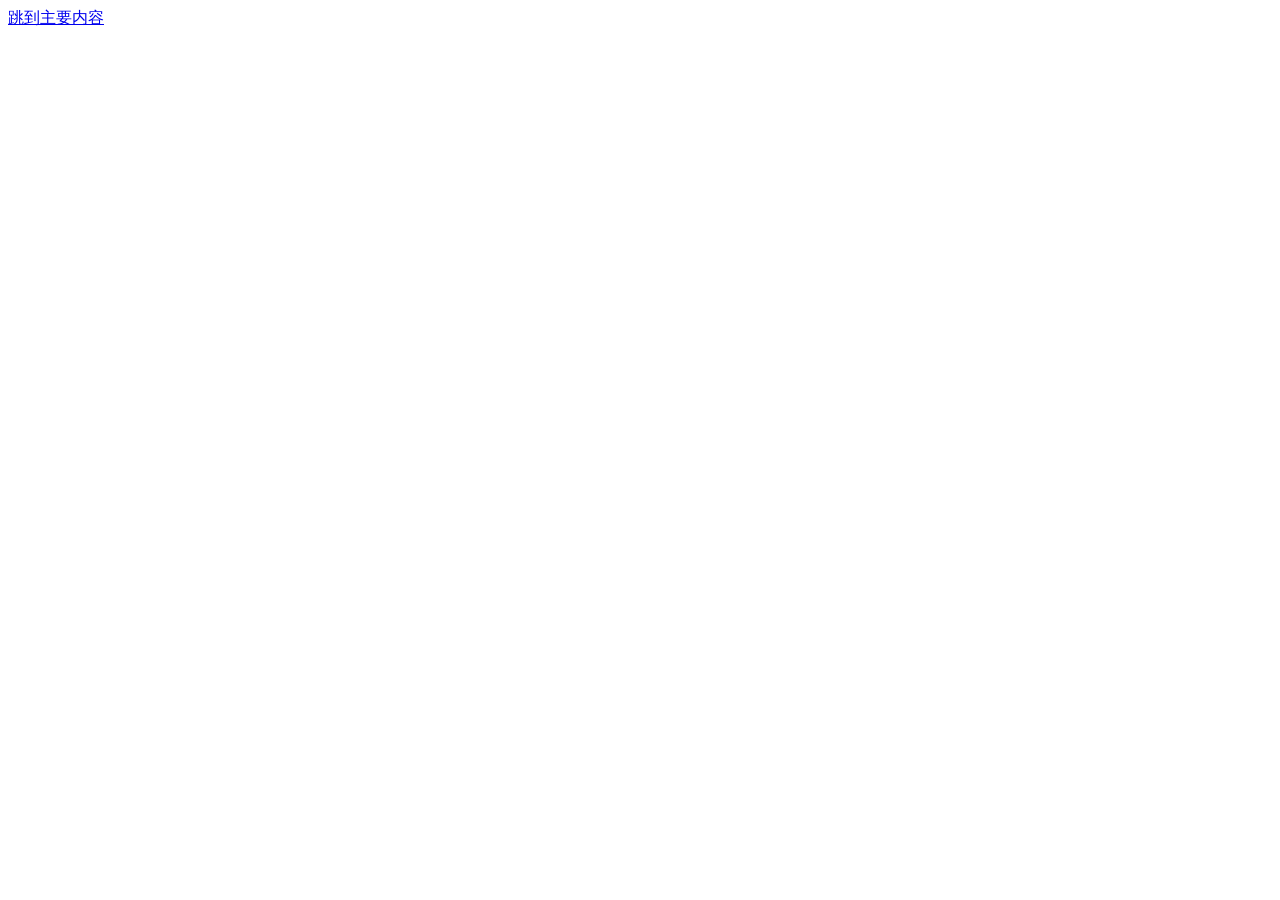
==== index.html @ 2686cdc2 "Add files via upload" ====
<!DOCTYPE html>
<html lang="zh-CN">
<head>
  <meta charset="UTF-8" />
  <meta name="viewport" content="width=device-width, initial-scale=1.0, viewport-fit=cover" />
  <meta name="theme-color" content="#f6f3ec" />
  <meta name="description" content="张楠（Rae）个人求职作品集：AI 产品运营 / AI 运营 / AI 内容运营方向，涵盖 AI 产品体验分析、AIGC 内容创作、内容与社媒运营及个人项目实践。" />
  <title>Rae 张楠 — AI Product Operations｜个人求职作品集</title>
  <link rel="preconnect" href="https://fonts.googleapis.com" />
  <link rel="preconnect" href="https://fonts.gstatic.com" crossorigin />
  <link href="https://fonts.googleapis.com/css2?family=DM+Sans:wght@400;500;600;700&family=Noto+Sans+SC:wght@400;500;600;700&family=Playfair+Display:ital,wght@0,500;0,600;1,500&display=swap" rel="stylesheet" />
  <link rel="stylesheet" href="assets/css/style.css" />
</head>
<body>
  <a class="skip-link" href="#main">跳到主要内容</a>

  <header id="site-header" class="site-header"></header>

  <main id="main">
    <section id="home" class="section hero" aria-labelledby="hero-title"></section>
    <section id="about" class="section section--alt" aria-labelledby="about-title"></section>
    <section id="competencies" class="section" aria-labelledby="competencies-title"></section>
    <section id="skills" class="section section--alt" aria-labelledby="skills-title"></section>
    <section id="resume" class="section" aria-labelledby="resume-title"></section>
    <section id="portfolio" class="section section--alt" aria-labelledby="portfolio-title"></section>
    <section id="experience" class="section" aria-labelledby="experience-title"></section>
    <section id="contact" class="section section--alt" aria-labelledby="contact-title"></section>
  </main>

  <footer id="site-footer" class="site-footer"></footer>

  <div id="lightbox" class="lightbox" hidden aria-hidden="true">
    <button class="lightbox__close" type="button" aria-label="关闭">×</button>
    <div class="lightbox__stage"></div>
    <p class="lightbox__caption"></p>
  </div>

  <noscript>
    <div class="noscript">本网站需要开启 JavaScript 才能正常显示中英文切换与项目详情。请开启后刷新页面。</div>
  </noscript>

  <script src="assets/js/content.js"></script>
  <script src="assets/js/app.js"></script>
</body>
</html>
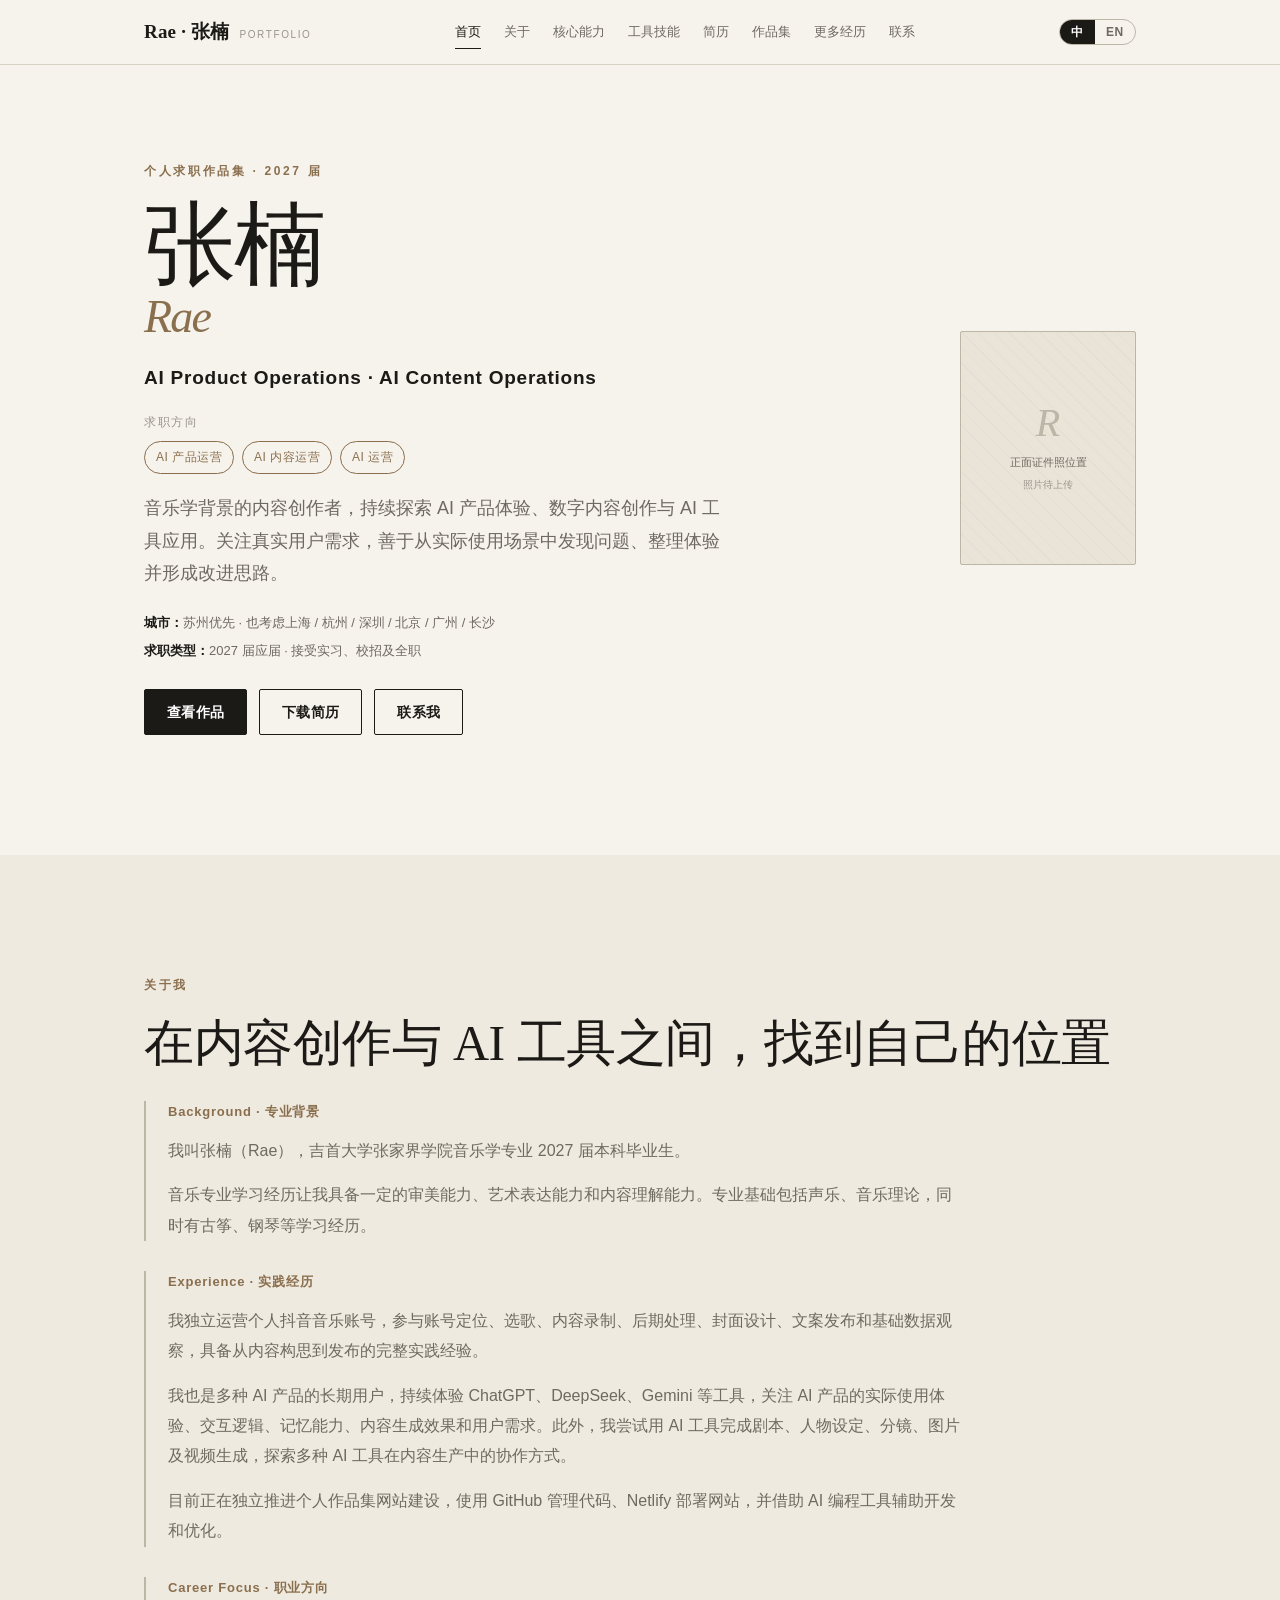
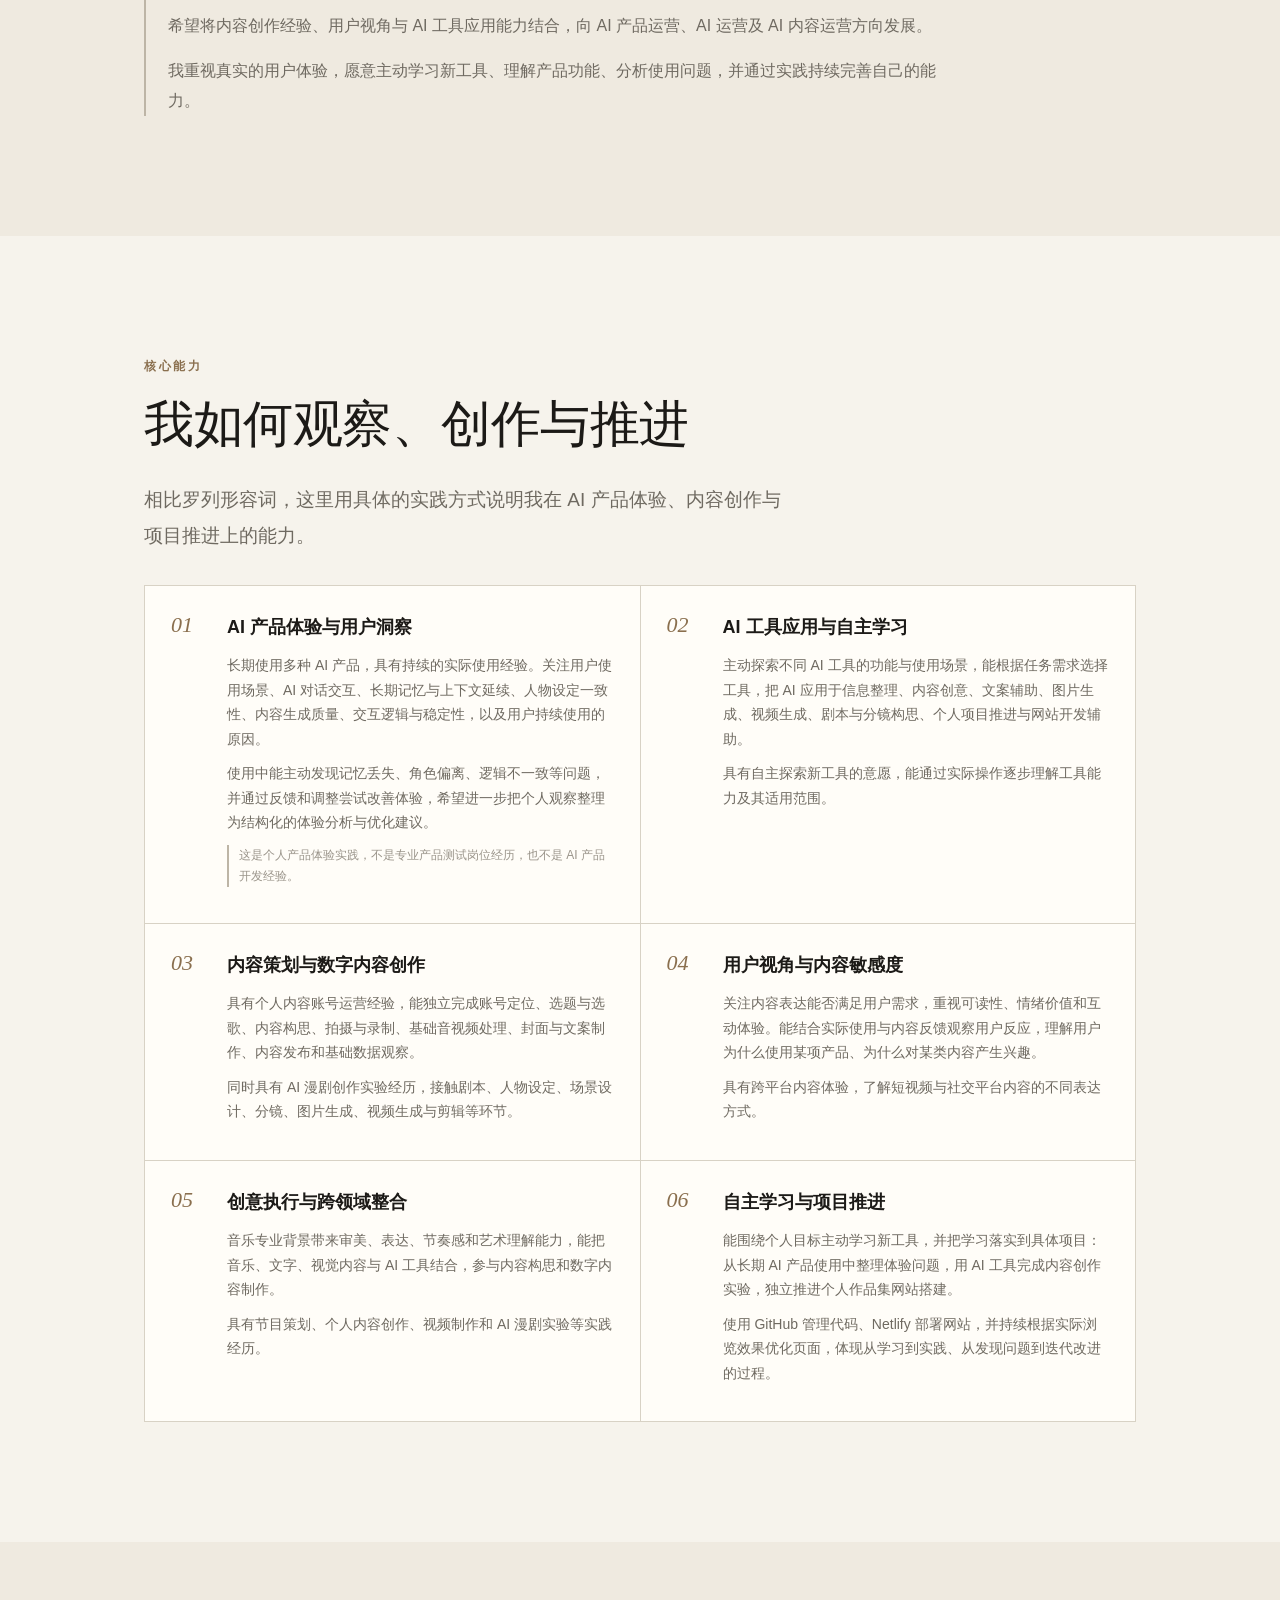
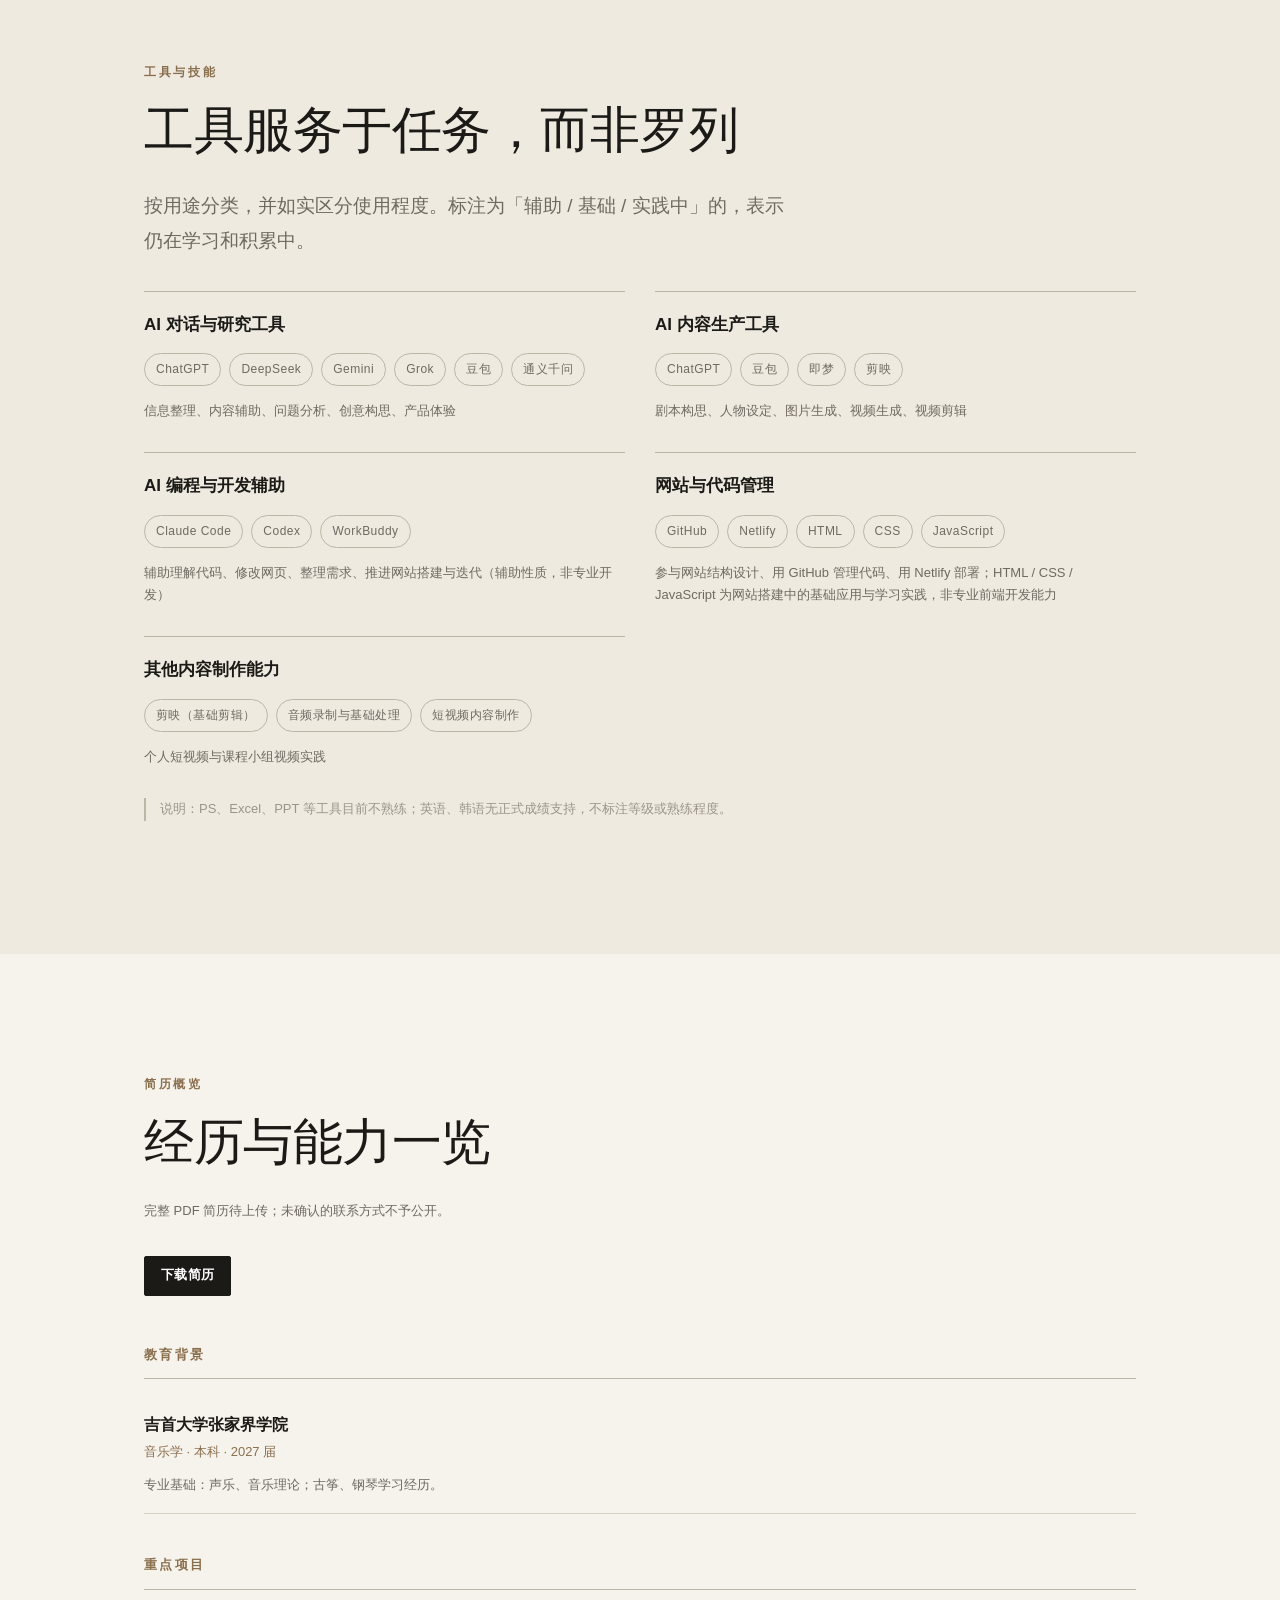
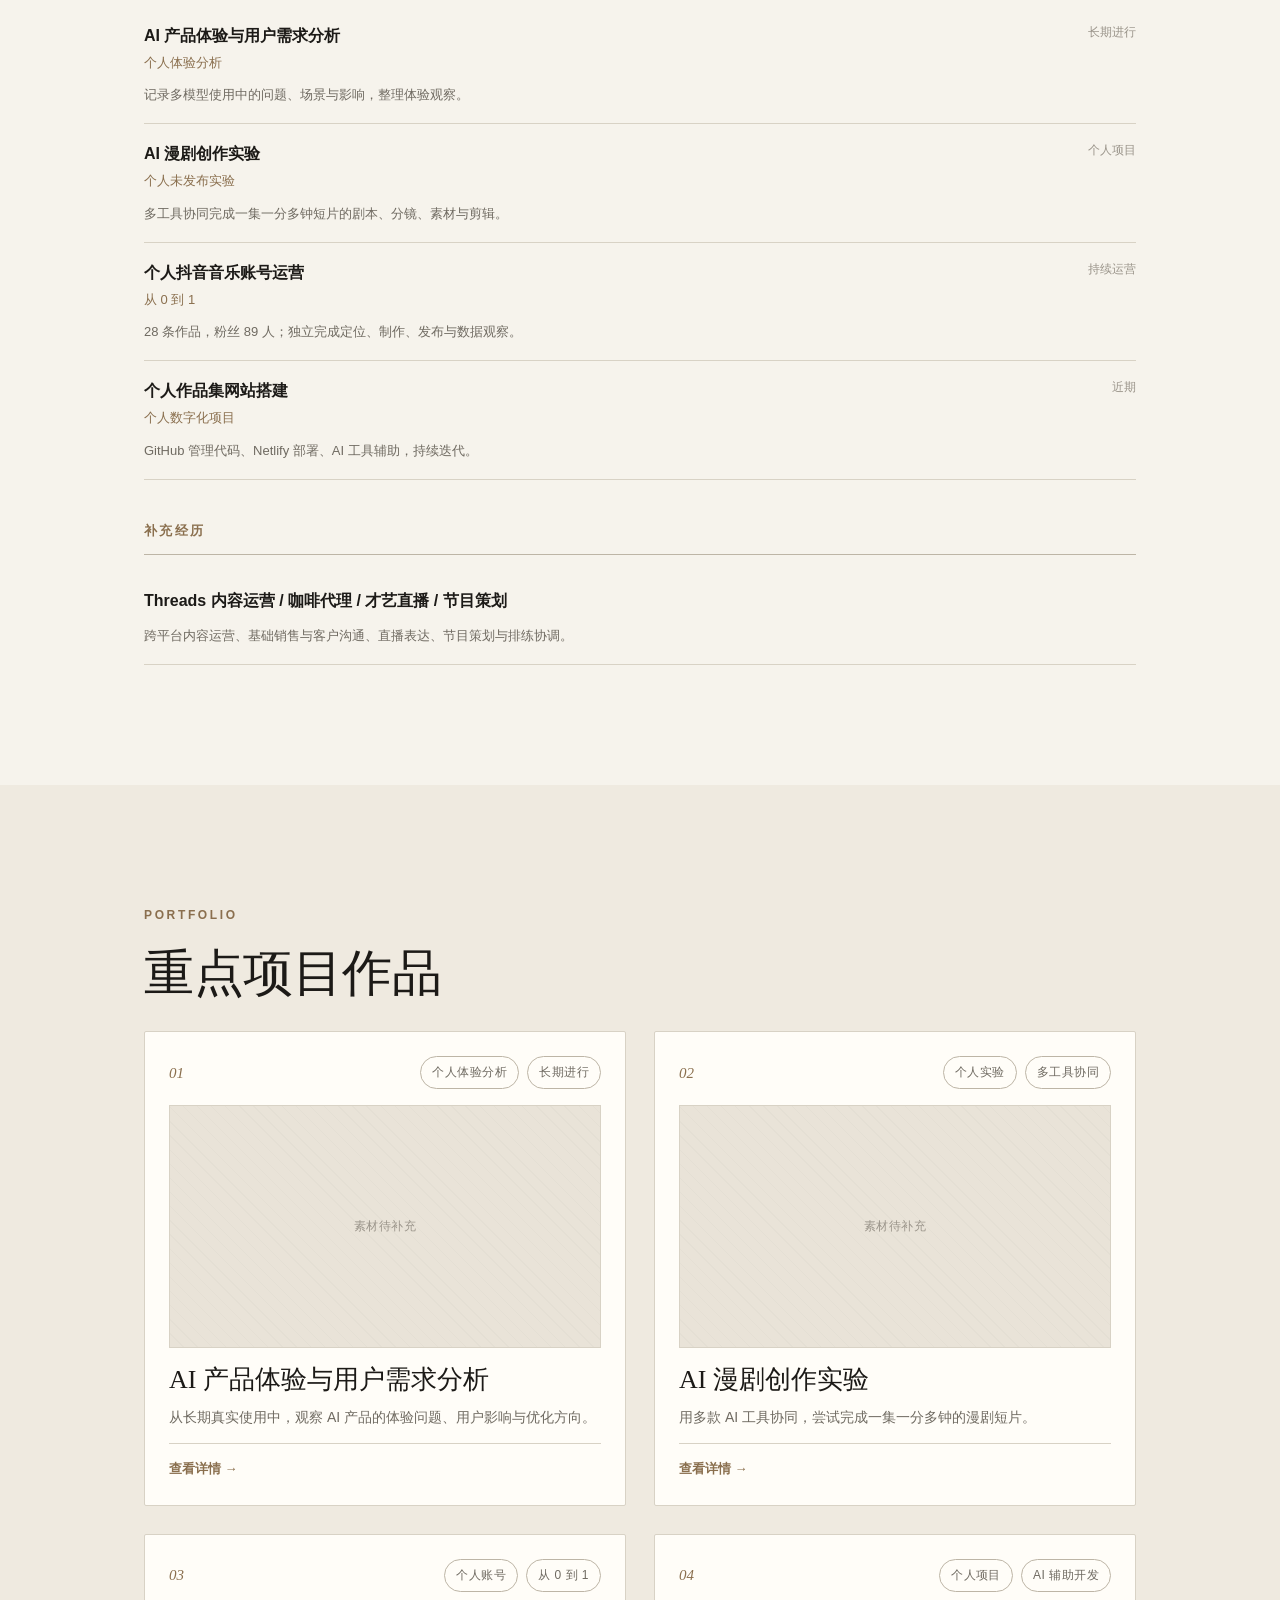
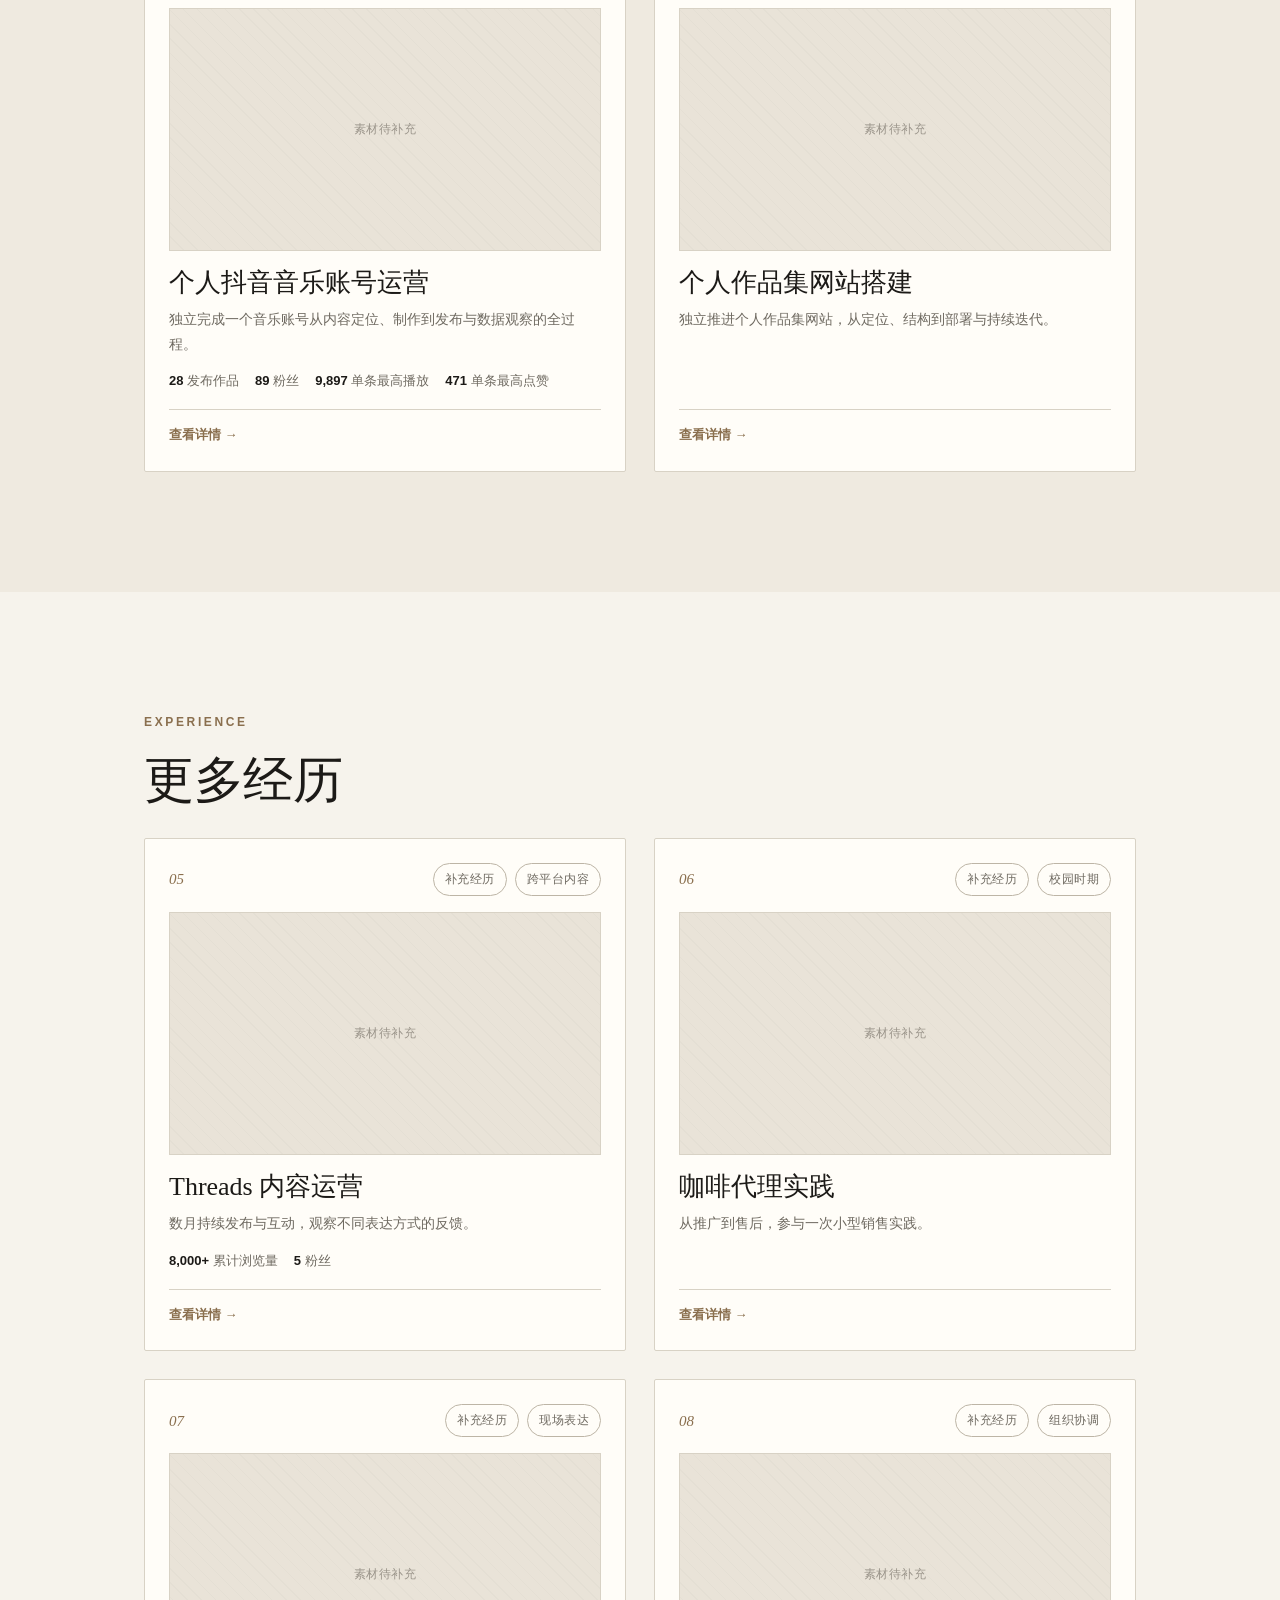
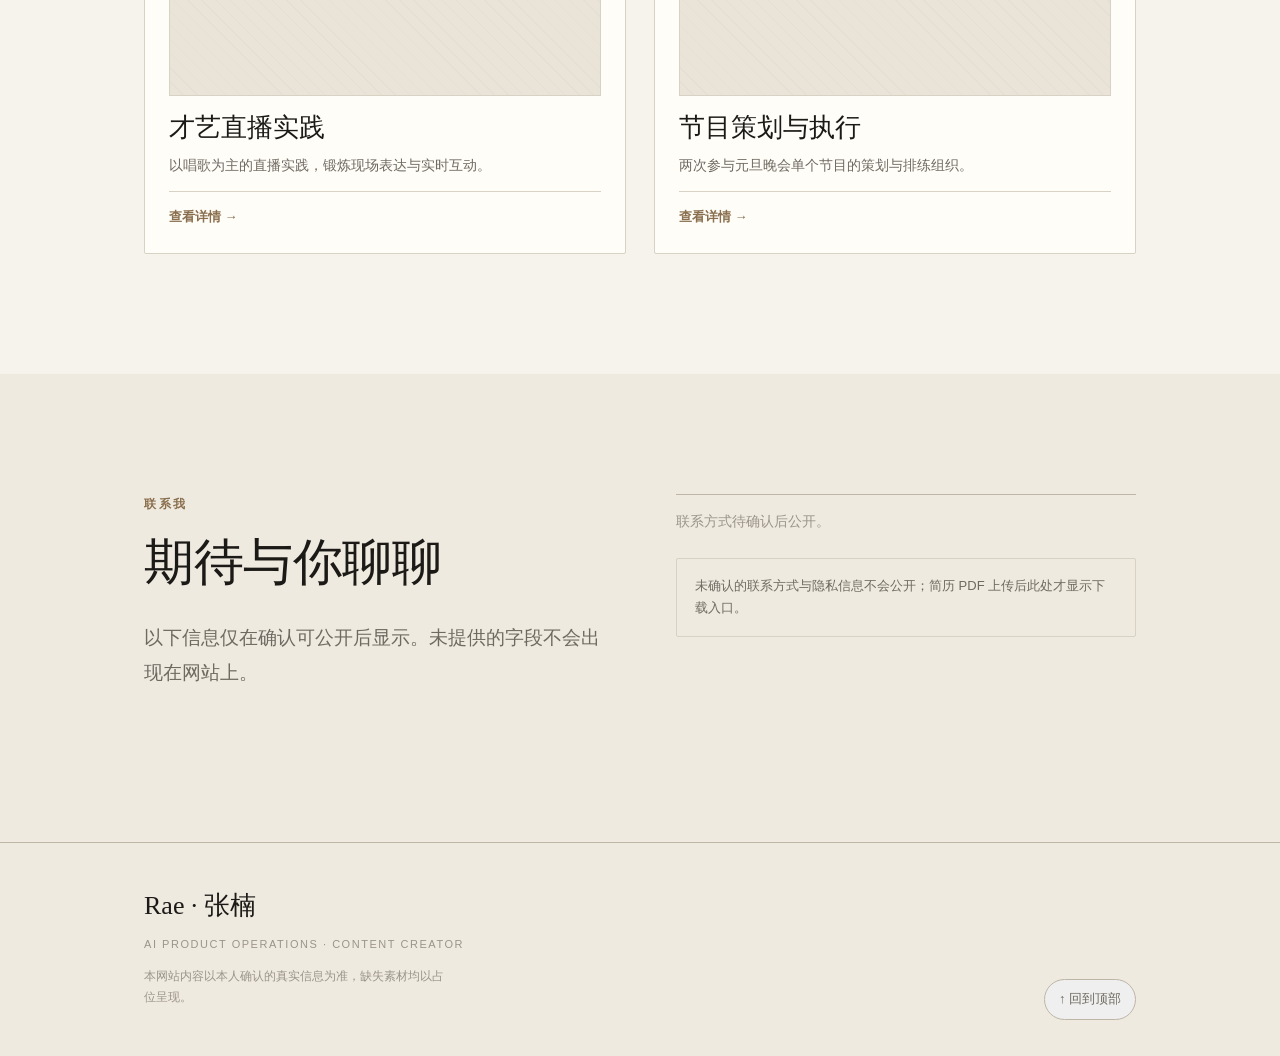
==== commit 810b6a65: "Add files via upload" ====
--- a/index.html
+++ b/index.html
@@ -9,7 +9,291 @@
   <link rel="preconnect" href="https://fonts.googleapis.com" />
   <link rel="preconnect" href="https://fonts.gstatic.com" crossorigin />
   <link href="https://fonts.googleapis.com/css2?family=DM+Sans:wght@400;500;600;700&family=Noto+Sans+SC:wght@400;500;600;700&family=Playfair+Display:ital,wght@0,500;0,600;1,500&display=swap" rel="stylesheet" />
-  <link rel="stylesheet" href="assets/css/style.css" />
+  <style>
+/* ==========================================================================
+   Rae Portfolio — Minimalist Editorial
+   暖白 / 米色主调，衬线标题，网格与留白，移动优先
+   ========================================================================== */
+
+:root {
+  --bg: #f6f3ec;
+  --bg-alt: #efeae0;
+  --paper: #fffdf8;
+  --ink: #1c1a17;
+  --ink-soft: #6f6a61;
+  --ink-faint: #9a948a;
+  --line: #d8d2c5;
+  --line-strong: #bdb5a6;
+  --accent: #8a6f4e;
+  --accent-soft: #e7ddcd;
+  --placeholder-bg: #e9e3d8;
+
+  --font-serif: "Playfair Display", "Songti SC", "STSong", "SimSun", Georgia, serif;
+  --font-sans: "DM Sans", "Noto Sans SC", -apple-system, BlinkMacSystemFont, "Segoe UI", sans-serif;
+
+  --wrap: 1120px;
+  --pad: clamp(20px, 5vw, 64px);
+  --section-y: clamp(64px, 10vw, 120px);
+  --radius: 2px;
+}
+
+*, *::before, *::after { box-sizing: border-box; }
+html { scroll-behavior: smooth; -webkit-text-size-adjust: 100%; }
+body {
+  margin: 0;
+  background: var(--bg);
+  color: var(--ink);
+  font-family: var(--font-sans);
+  font-size: 16px;
+  line-height: 1.75;
+  -webkit-font-smoothing: antialiased;
+  text-rendering: optimizeLegibility;
+}
+img, video { max-width: 100%; display: block; }
+a { color: inherit; text-decoration: none; }
+button { font: inherit; cursor: pointer; }
+:focus-visible { outline: 2px solid var(--accent); outline-offset: 3px; }
+
+.skip-link { position: absolute; left: -9999px; top: 0; background: var(--ink); color: #fff; padding: 10px 16px; z-index: 1000; }
+.skip-link:focus { left: 12px; top: 12px; }
+.noscript { margin: 20px; padding: 16px 20px; background: #fff3d6; border: 1px solid #e0c98a; color: #5a4410; }
+
+.toast {
+  position: fixed; left: 50%; bottom: 28px; transform: translate(-50%, 20px);
+  background: var(--ink); color: #fff; padding: 14px 20px; border-radius: var(--radius);
+  font-size: 14px; line-height: 1.6; max-width: min(520px, 90vw); z-index: 300;
+  opacity: 0; pointer-events: none; transition: opacity .25s ease, transform .25s ease;
+  box-shadow: 0 10px 30px rgba(0,0,0,.2);
+}
+.toast.is-show { opacity: 1; transform: translate(-50%, 0); }
+
+/* ---------- 布局 / 排版 ---------- */
+.wrap { width: 100%; max-width: var(--wrap); margin-inline: auto; padding-inline: var(--pad); }
+.section { padding-block: var(--section-y); scroll-margin-top: 72px; }
+.section--alt { background: var(--bg-alt); }
+.eyebrow { font-size: 12px; font-weight: 600; letter-spacing: 0.22em; text-transform: uppercase; color: var(--accent); margin: 0 0 18px; }
+.section-title { font-family: var(--font-serif); font-weight: 500; font-size: clamp(28px, 5vw, 50px); line-height: 1.18; letter-spacing: -0.01em; margin: 0 0 28px; }
+.lead { font-size: clamp(16px, 2.2vw, 19px); line-height: 1.85; color: var(--ink-soft); max-width: 62ch; margin: 0 0 32px; }
+.chip { display: inline-block; font-size: 12px; letter-spacing: 0.04em; padding: 5px 11px; border: 1px solid var(--line-strong); border-radius: 999px; color: var(--ink-soft); background: transparent; white-space: nowrap; }
+.chip--accent { border-color: var(--accent); color: var(--accent); }
+.chip-row { display: flex; flex-wrap: wrap; gap: 8px; }
+
+.btn { display: inline-flex; align-items: center; justify-content: center; gap: 8px; min-height: 46px; padding: 0 22px; border-radius: var(--radius); font-size: 14px; font-weight: 600; letter-spacing: 0.02em; border: 1px solid var(--ink); transition: background .2s ease, color .2s ease, transform .2s ease, border-color .2s ease; }
+.btn:hover { transform: translateY(-2px); }
+.btn--solid { background: var(--ink); color: #fff; }
+.btn--solid:hover { background: var(--accent); border-color: var(--accent); }
+.btn--ghost { background: transparent; color: var(--ink); }
+.btn--ghost:hover { background: var(--ink); color: #fff; }
+.btn--sm { min-height: 40px; padding: 0 16px; font-size: 13px; }
+.btn-row { display: flex; flex-wrap: wrap; gap: 12px; }
+
+/* ---------- 导航 ---------- */
+.site-header { position: sticky; top: 0; z-index: 100; background: rgba(246, 243, 236, .94); backdrop-filter: saturate(150%) blur(12px); -webkit-backdrop-filter: saturate(150%) blur(12px); border-bottom: 1px solid var(--line); }
+.header-inner { display: flex; align-items: center; justify-content: space-between; min-height: 64px; gap: 16px; }
+.brand { display: flex; align-items: baseline; gap: 10px; font-family: var(--font-serif); font-size: 19px; font-weight: 600; letter-spacing: .01em; white-space: nowrap; }
+.brand small { font-family: var(--font-sans); font-size: 10px; font-weight: 500; letter-spacing: .16em; text-transform: uppercase; color: var(--ink-faint); }
+.nav { display: flex; align-items: center; gap: clamp(10px, 1.8vw, 24px); flex-wrap: wrap; }
+.nav a { font-size: 13px; color: var(--ink-soft); position: relative; padding-block: 6px; white-space: nowrap; }
+.nav a::after { content: ""; position: absolute; left: 0; bottom: 0; width: 0; height: 1px; background: var(--ink); transition: width .25s ease; }
+.nav a:hover, .nav a.is-active { color: var(--ink); }
+.nav a:hover::after, .nav a.is-active::after { width: 100%; }
+.header-tools { display: flex; align-items: center; gap: 12px; }
+.lang-toggle { display: inline-flex; align-items: center; border: 1px solid var(--line-strong); border-radius: 999px; overflow: hidden; }
+.lang-toggle button { border: 0; background: transparent; color: var(--ink-soft); font-size: 12px; font-weight: 600; letter-spacing: .06em; padding: 6px 11px; line-height: 1; }
+.lang-toggle button.is-active { background: var(--ink); color: #fff; }
+.menu-toggle { display: none; border: 1px solid var(--line-strong); background: transparent; border-radius: var(--radius); width: 40px; height: 36px; align-items: center; justify-content: center; flex-direction: column; gap: 5px; }
+.menu-toggle span { width: 18px; height: 1.5px; background: var(--ink); display: block; }
+
+/* ---------- Hero（照片大幅缩小） ---------- */
+.hero { padding-top: clamp(44px, 8vw, 96px); }
+.hero-grid { display: grid; grid-template-columns: 1fr auto; gap: clamp(28px, 5vw, 64px); align-items: center; }
+.hero-copy { min-width: 0; }
+.hero-name { font-family: var(--font-serif); font-size: clamp(48px, 10vw, 92px); line-height: .98; font-weight: 500; letter-spacing: -.02em; margin: 0; }
+.hero-name .en { display: block; font-style: italic; color: var(--accent); font-size: .5em; margin-top: 4px; }
+.hero-role { font-size: clamp(13px, 2.4vw, 19px); letter-spacing: .04em; color: var(--ink); margin: 22px 0 18px; font-weight: 600; }
+.hero-seeking { margin-bottom: 18px; }
+.hero-seeking__label { display: block; font-size: 12px; letter-spacing: .14em; text-transform: uppercase; color: var(--ink-faint); margin-bottom: 8px; }
+.hero-intro { color: var(--ink-soft); font-size: clamp(15px, 2.1vw, 18px); line-height: 1.8; max-width: 58ch; margin: 0 0 22px; }
+.hero-meta { display: grid; gap: 6px; margin: 0 0 26px; font-size: 13px; color: var(--ink-soft); }
+.hero-meta strong { color: var(--ink); font-weight: 600; }
+.photo-frame {
+  width: clamp(120px, 16vw, 176px);
+  aspect-ratio: 3 / 4;
+  border: 1px solid var(--line-strong);
+  background: repeating-linear-gradient(45deg, transparent, transparent 10px, rgba(0,0,0,.018) 10px, rgba(0,0,0,.018) 11px), var(--placeholder-bg);
+  border-radius: var(--radius);
+  display: flex; flex-direction: column; align-items: center; justify-content: center;
+  text-align: center; padding: 12px; overflow: hidden; flex-shrink: 0;
+}
+.photo-frame img { width: 100%; height: 100%; object-fit: cover; position: absolute; inset: 0; }
+.photo-frame__icon { font-family: var(--font-serif); font-style: italic; font-size: 40px; color: var(--line-strong); line-height: 1; }
+.photo-frame__text { font-size: 11px; color: var(--ink-soft); margin-top: 10px; }
+.photo-frame__hint { font-size: 10px; color: var(--ink-faint); margin-top: 4px; }
+
+/* ---------- About ---------- */
+.about-grid-main { display: grid; gap: 30px; max-width: 820px; }
+.about-block { padding-left: 22px; border-left: 2px solid var(--line-strong); }
+.about-block__tag { font-size: 13px; font-weight: 600; letter-spacing: .06em; color: var(--accent); margin: 0 0 12px; }
+.about-block p { margin: 0 0 14px; color: var(--ink-soft); font-size: 16px; line-height: 1.9; }
+.about-block p:last-child { margin-bottom: 0; }
+
+/* ---------- Competencies ---------- */
+.comp-grid { display: grid; grid-template-columns: repeat(2, minmax(0, 1fr)); gap: 1px; background: var(--line); border: 1px solid var(--line); }
+.comp-card { display: grid; grid-template-columns: 40px 1fr; gap: 16px; background: var(--paper); padding: 26px; }
+.comp-card__no { font-family: var(--font-serif); font-style: italic; font-size: 22px; color: var(--accent); line-height: 1.2; }
+.comp-card__body h3 { font-size: 18px; font-weight: 600; margin: 0 0 10px; }
+.comp-card__body p { margin: 0 0 10px; font-size: 14px; line-height: 1.75; color: var(--ink-soft); }
+.comp-card__detail { color: var(--ink-soft); }
+.comp-card__note { font-size: 12px !important; color: var(--ink-faint) !important; border-left: 2px solid var(--line-strong); padding-left: 10px; }
+
+/* ---------- Skills ---------- */
+.skill-grid { display: grid; grid-template-columns: repeat(2, minmax(0, 1fr)); gap: clamp(18px, 3vw, 30px); }
+.skill-group { border-top: 1px solid var(--line-strong); padding-top: 18px; }
+.skill-group h3 { font-size: 17px; font-weight: 600; margin: 0 0 14px; }
+.skill-group__usage { font-size: 13px; line-height: 1.7; color: var(--ink-soft); margin: 14px 0 0; }
+.skill-note { margin-top: 30px; font-size: 13px; color: var(--ink-faint); border-left: 2px solid var(--line-strong); padding-left: 14px; }
+
+/* ---------- Resume ---------- */
+.resume-note { font-size: 13px; color: var(--ink-soft); max-width: 56ch; }
+.resume-block { margin-top: 40px; }
+.resume-block h3 { font-size: 13px; letter-spacing: .18em; text-transform: uppercase; color: var(--accent); margin: 0 0 16px; padding-bottom: 12px; border-bottom: 1px solid var(--line-strong); font-weight: 600; }
+.resume-item { display: grid; grid-template-columns: 1fr auto; gap: 6px 24px; padding: 16px 0; border-bottom: 1px solid var(--line); }
+.resume-item__title { font-size: 16px; font-weight: 600; margin: 0; }
+.resume-item__sub { font-size: 13px; color: var(--accent); margin-top: 2px; }
+.resume-item__time { font-size: 12px; color: var(--ink-faint); text-align: right; white-space: nowrap; }
+.resume-item__desc { grid-column: 1 / -1; font-size: 13px; color: var(--ink-soft); margin-top: 4px; }
+
+/* ---------- 项目卡片 ---------- */
+.project-grid { display: grid; grid-template-columns: repeat(2, minmax(0, 1fr)); gap: clamp(18px, 3vw, 28px); }
+.project-card { display: flex; flex-direction: column; background: var(--paper); border: 1px solid var(--line); border-radius: var(--radius); padding: 24px; transition: transform .25s ease, box-shadow .25s ease, border-color .25s ease; }
+.project-card:hover { transform: translateY(-4px); box-shadow: 0 14px 34px rgba(28,26,23,.08); border-color: var(--line-strong); }
+.project-card__top { display: flex; justify-content: space-between; align-items: center; gap: 10px; margin-bottom: 16px; }
+.project-card__no { font-family: var(--font-serif); font-style: italic; color: var(--accent); font-size: 15px; }
+.project-card__thumb { aspect-ratio: 16 / 9; background: repeating-linear-gradient(45deg, transparent, transparent 9px, rgba(0,0,0,.018) 9px, rgba(0,0,0,.018) 10px), var(--placeholder-bg); border: 1px solid var(--line); display: flex; align-items: center; justify-content: center; color: var(--ink-faint); font-size: 12px; letter-spacing: .04em; margin-bottom: 16px; overflow: hidden; }
+.project-card__thumb img { width: 100%; height: 100%; object-fit: cover; }
+.project-card__title { font-family: var(--font-serif); font-size: clamp(20px, 2.8vw, 26px); font-weight: 500; line-height: 1.25; margin: 0 0 8px; }
+.project-card__sub { color: var(--ink-soft); font-size: 14px; margin: 0 0 14px; flex: 1; }
+.project-card__stats { display: flex; flex-wrap: wrap; gap: 6px 16px; font-size: 13px; color: var(--ink-soft); margin-bottom: 16px; }
+.project-card__stats strong { color: var(--ink); }
+.project-card__foot { display: flex; justify-content: space-between; align-items: center; gap: 12px; padding-top: 14px; border-top: 1px solid var(--line); }
+.project-card__link { font-size: 13px; font-weight: 600; color: var(--accent); display: inline-flex; align-items: center; gap: 6px; }
+.project-card__link:hover { gap: 10px; }
+
+/* ---------- Contact ---------- */
+.contact-grid { display: grid; grid-template-columns: 1fr 1fr; gap: clamp(32px, 6vw, 72px); }
+.contact-list { border-top: 1px solid var(--line-strong); }
+.contact-row { display: grid; grid-template-columns: 110px 1fr; gap: 16px; padding: 16px 0; border-bottom: 1px solid var(--line); align-items: center; }
+.contact-row__label { font-size: 13px; color: var(--ink-faint); letter-spacing: .04em; }
+.contact-row__value { font-size: 15px; word-break: break-all; }
+.contact-row__value a { border-bottom: 1px solid var(--line-strong); }
+.contact-empty { font-size: 14px; color: var(--ink-faint); }
+.privacy-note { margin-top: 24px; font-size: 13px; color: var(--ink-soft); background: var(--bg-alt); border: 1px solid var(--line); padding: 16px 18px; border-radius: var(--radius); }
+
+/* ---------- Footer ---------- */
+.site-footer { border-top: 1px solid var(--line-strong); padding: 40px 0 36px; background: var(--bg-alt); }
+.footer-inner { display: flex; justify-content: space-between; align-items: flex-end; gap: 24px; flex-wrap: wrap; }
+.footer-brand { font-family: var(--font-serif); font-size: 26px; font-weight: 500; }
+.footer-tag { font-size: 11px; letter-spacing: .14em; text-transform: uppercase; color: var(--ink-faint); margin-top: 6px; }
+.footer-note { font-size: 12px; color: var(--ink-faint); max-width: 46ch; margin-top: 12px; }
+.footer-top { font-size: 13px; color: var(--ink-soft); border: 1px solid var(--line-strong); padding: 8px 14px; border-radius: 999px; }
+.footer-top:hover { background: var(--ink); color: #fff; border-color: var(--ink); }
+
+/* ==========================================================================
+   项目详情页
+   ========================================================================== */
+.project-main { padding-bottom: var(--section-y); }
+.project-hero { padding: clamp(40px, 7vw, 80px) 0 clamp(30px, 5vw, 54px); border-bottom: 1px solid var(--line-strong); }
+.project-back { display: inline-flex; align-items: center; gap: 8px; font-size: 13px; color: var(--ink-soft); margin-bottom: 28px; }
+.project-back:hover { color: var(--accent); }
+.project-hero__cat { font-size: 12px; letter-spacing: .16em; text-transform: uppercase; color: var(--accent); margin-bottom: 16px; }
+.project-hero__title { font-family: var(--font-serif); font-size: clamp(34px, 6.5vw, 64px); line-height: 1.08; font-weight: 500; letter-spacing: -.01em; margin: 0 0 18px; }
+.project-hero__sub { font-size: clamp(16px, 2.5vw, 20px); color: var(--ink-soft); max-width: 60ch; margin: 0 0 22px; }
+.stats { display: grid; grid-template-columns: repeat(auto-fit, minmax(120px, 1fr)); gap: 1px; background: var(--line); border: 1px solid var(--line); margin: 30px 0 0; }
+.stat { background: var(--paper); padding: 20px 16px; }
+.stat__value { font-family: var(--font-serif); font-size: clamp(24px, 4vw, 36px); line-height: 1; color: var(--ink); }
+.stat__label { font-size: 12px; color: var(--ink-soft); margin-top: 8px; }
+.stats-note { font-size: 12px; color: var(--ink-faint); margin-top: 10px; }
+.disclaimer { margin-top: 28px; background: var(--accent-soft); border-left: 3px solid var(--accent); padding: 14px 18px; font-size: 14px; color: #554527; border-radius: 0 var(--radius) var(--radius) 0; }
+.project-body { padding-top: clamp(36px, 6vw, 60px); }
+.project-section { display: grid; grid-template-columns: 220px 1fr; gap: clamp(20px, 5vw, 60px); padding: 24px 0; border-bottom: 1px solid var(--line); }
+.project-section h2 { font-size: 15px; font-weight: 600; margin: 0; color: var(--ink); }
+.sec-no { color: var(--accent); font-family: var(--font-serif); font-style: italic; margin-right: 10px; }
+.project-section__body p { margin: 0 0 14px; color: var(--ink-soft); font-size: 16px; }
+.project-section__body p:last-child { margin-bottom: 0; }
+
+/* ---------- 素材（图片 / 视频） ---------- */
+.evidence { margin-top: 48px; }
+.evidence h2 { font-family: var(--font-serif); font-size: 28px; font-weight: 500; margin: 0 0 20px; }
+.evidence-grid { display: grid; grid-template-columns: repeat(2, minmax(0, 1fr)); gap: 18px; }
+.evidence-item { margin: 0; background: repeating-linear-gradient(45deg, transparent, transparent 9px, rgba(0,0,0,.018) 9px, rgba(0,0,0,.018) 10px), var(--placeholder-bg); border: 1px solid var(--line); display: flex; flex-direction: column; align-items: center; justify-content: center; color: var(--ink-faint); font-size: 13px; text-align: center; padding: 16px; min-height: 200px; border-radius: var(--radius); overflow: hidden; }
+.evidence-item img { width: 100%; height: auto; object-fit: contain; cursor: zoom-in; }
+.evidence-item video { width: 100%; height: auto; max-height: 70vh; background: #000; border-radius: var(--radius); }
+.evidence-item figcaption { font-size: 12px; color: var(--ink-soft); padding-top: 10px; text-align: left; width: 100%; }
+.evidence-note { font-size: 13px; color: var(--ink-faint); margin-top: 16px; }
+
+.project-nav { display: grid; grid-template-columns: 1fr 1fr; gap: 18px; margin-top: 60px; padding-top: 28px; border-top: 1px solid var(--line-strong); }
+.project-nav a { padding: 20px; border: 1px solid var(--line); border-radius: var(--radius); background: var(--paper); transition: border-color .2s ease, transform .2s ease; }
+.project-nav a:hover { border-color: var(--accent); transform: translateY(-3px); }
+.project-nav a.next { text-align: right; }
+.project-nav__label { font-size: 12px; color: var(--ink-faint); letter-spacing: .1em; text-transform: uppercase; }
+.project-nav__title { font-family: var(--font-serif); font-size: 18px; margin-top: 8px; }
+
+/* ---------- 灯箱 ---------- */
+.lightbox { position: fixed; inset: 0; z-index: 200; background: rgba(20,18,15,.94); display: flex; flex-direction: column; align-items: center; justify-content: center; padding: 6vh 5vw; }
+.lightbox[hidden] { display: none; }
+.lightbox__stage { max-width: 92vw; max-height: 80vh; display: flex; align-items: center; justify-content: center; }
+.lightbox__stage img { max-width: 92vw; max-height: 80vh; object-fit: contain; }
+.lightbox__caption { color: #e8e2d6; font-size: 13px; margin: 18px 0 0; text-align: center; }
+.lightbox__close { position: absolute; top: 20px; right: 24px; background: transparent; border: 0; color: #fff; font-size: 36px; line-height: 1; width: 44px; height: 44px; }
+
+/* ==========================================================================
+   响应式
+   ========================================================================== */
+@media (max-width: 1020px) {
+  .nav {
+    position: absolute; top: 100%; left: 0; right: 0; background: var(--bg);
+    border-bottom: 1px solid var(--line-strong); flex-direction: column;
+    align-items: stretch; gap: 0; padding: 8px var(--pad) 16px; display: none; max-height: 76vh; overflow-y: auto;
+  }
+  .nav.is-open { display: flex; }
+  .nav a { padding: 11px 0; border-bottom: 1px solid var(--line); font-size: 15px; }
+  .nav a::after { display: none; }
+  .menu-toggle { display: flex; }
+}
+
+@media (max-width: 780px) {
+  .hero-grid { grid-template-columns: 1fr; }
+  .photo-frame { order: -1; width: 120px; }
+  .comp-grid, .skill-grid, .contact-grid { grid-template-columns: 1fr; }
+  .project-grid { grid-template-columns: 1fr; }
+  .evidence-grid { grid-template-columns: 1fr; }
+  .project-section { grid-template-columns: 1fr; gap: 8px; }
+  .project-nav { grid-template-columns: 1fr; }
+  .project-nav a.next { text-align: left; }
+}
+
+@media (max-width: 520px) {
+  .fact, .resume-item { grid-template-columns: 1fr; }
+  .resume-item__time { text-align: left; }
+  .contact-row { grid-template-columns: 1fr; gap: 4px; }
+  .comp-card { grid-template-columns: 34px 1fr; gap: 12px; padding: 20px; }
+  .header-inner { min-height: 58px; }
+  .brand small { display: none; }
+  .photo-frame { width: 104px; }
+}
+
+@media (prefers-reduced-motion: reduce) {
+  *, *::before, *::after { scroll-behavior: auto !important; transition: none !important; animation: none !important; }
+}
+
+@media print {
+  .site-header, .lightbox, .project-nav, .btn, .menu-toggle { display: none !important; }
+  body { background: #fff; color: #000; }
+  .section { padding-block: 24px; }
+  .section--alt { background: #fff; }
+}
+
+</style>
 </head>
 <body>
   <a class="skip-link" href="#main">跳到主要内容</a>
@@ -39,7 +323,492 @@
     <div class="noscript">本网站需要开启 JavaScript 才能正常显示中英文切换与项目详情。请开启后刷新页面。</div>
   </noscript>
 
-  <script src="assets/js/content.js"></script>
-  <script src="assets/js/app.js"></script>
+  <script src="content.js"></script>
+  <script>
+/* ==========================================================================
+ * Rae Portfolio — 交互逻辑
+ * 从 content.js 读取内容，渲染首页与项目详情页，处理语言 / 路由 / 灯箱 / 视频。
+ * 维护内容只需改 content.js。所有素材路径为空时显示占位，不生成破图或无效链接。
+ * ========================================================================== */
+
+(function () {
+  'use strict';
+
+  var DATA = window.SITE_DATA;
+  var STORAGE_KEY = 'rae-portfolio-lang';
+  var isProjectPage = !!document.getElementById('project-main');
+  var lang = getLang();
+  var navObserver = null;
+  var lightboxReady = false;
+
+  function getLang() {
+    var p = new URLSearchParams(location.search).get('lang');
+    if (p === 'zh' || p === 'en') return p;
+    var s = null;
+    try { s = localStorage.getItem(STORAGE_KEY); } catch (e) {}
+    return s === 'en' ? 'en' : 'zh';
+  }
+
+  function t() { return DATA[lang]; }
+
+  function setLang(next) {
+    lang = next;
+    try { localStorage.setItem(STORAGE_KEY, next); } catch (e) {}
+    document.documentElement.lang = next === 'zh' ? 'zh-CN' : 'en';
+    try {
+      var url = new URL(location.href);
+      url.searchParams.set('lang', next);
+      history.replaceState(null, '', url);
+    } catch (e) {}
+    render();
+  }
+
+  function esc(s) {
+    return String(s == null ? '' : s)
+      .replace(/&/g, '&amp;').replace(/</g, '&lt;').replace(/>/g, '&gt;')
+      .replace(/"/g, '&quot;').replace(/'/g, '&#39;');
+  }
+
+  function navHref(id) { return isProjectPage ? 'index.html#' + id : '#' + id; }
+  function projectUrl(id) { return 'project.html?id=' + encodeURIComponent(id) + '&lang=' + lang; }
+
+  /* ---------------- Toast ---------------- */
+  function toast(msg) {
+    var box = document.getElementById('toast');
+    if (!box) {
+      box = document.createElement('div');
+      box.id = 'toast';
+      box.className = 'toast';
+      box.setAttribute('role', 'status');
+      document.body.appendChild(box);
+    }
+    box.textContent = msg;
+    box.classList.add('is-show');
+    clearTimeout(box._timer);
+    box._timer = setTimeout(function () { box.classList.remove('is-show'); }, 3800);
+  }
+
+  /* ---------------- 导航 ---------------- */
+  function renderHeader() {
+    var d = t();
+    var links = d.nav.map(function (n) {
+      return '<a href="' + navHref(n.id) + '" data-nav="' + n.id + '">' + esc(n.label) + '</a>';
+    }).join('');
+    document.getElementById('site-header').innerHTML =
+      '<div class="wrap header-inner">' +
+        '<a class="brand" href="' + (isProjectPage ? 'index.html' : '#home') + '">' +
+          esc(d.siteName) + '<small>Portfolio</small></a>' +
+        '<nav class="nav" id="primary-nav" aria-label="主导航">' + links + '</nav>' +
+        '<div class="header-tools">' +
+          '<div class="lang-toggle" role="group" aria-label="语言切换">' +
+            '<button type="button" data-lang="zh" class="' + (lang === 'zh' ? 'is-active' : '') + '">中</button>' +
+            '<button type="button" data-lang="en" class="' + (lang === 'en' ? 'is-active' : '') + '">EN</button>' +
+          '</div>' +
+          '<button class="menu-toggle" id="menu-toggle" type="button" aria-label="打开菜单" aria-expanded="false">' +
+            '<span></span><span></span><span></span></button>' +
+        '</div>' +
+      '</div>';
+    document.querySelectorAll('[data-lang]').forEach(function (b) {
+      b.addEventListener('click', function () { setLang(b.getAttribute('data-lang')); });
+    });
+    var toggle = document.getElementById('menu-toggle');
+    var nav = document.getElementById('primary-nav');
+    toggle.addEventListener('click', function () {
+      var open = nav.classList.toggle('is-open');
+      toggle.setAttribute('aria-expanded', open ? 'true' : 'false');
+    });
+    nav.addEventListener('click', function (e) {
+      if (e.target.tagName === 'A') {
+        nav.classList.remove('is-open');
+        toggle.setAttribute('aria-expanded', 'false');
+      }
+    });
+  }
+
+  function highlightNav() {
+    if (isProjectPage) return;
+    if (navObserver) { navObserver.disconnect(); navObserver = null; }
+    var links = document.querySelectorAll('[data-nav]');
+    navObserver = new IntersectionObserver(function (entries) {
+      entries.forEach(function (en) {
+        if (en.isIntersecting) {
+          links.forEach(function (a) {
+            a.classList.toggle('is-active', a.getAttribute('data-nav') === en.target.id);
+          });
+        }
+      });
+    }, { rootMargin: '-45% 0px -50% 0px' });
+    t().nav.forEach(function (n) {
+      var el = document.getElementById(n.id);
+      if (el) navObserver.observe(el);
+    });
+  }
+
+  /* ---------------- Hero ---------------- */
+  function renderHero() {
+    var d = t().hero, ui = t().ui;
+    var chips = d.seeking.map(function (s) { return '<span class="chip chip--accent">' + esc(s) + '</span>'; }).join('');
+    var photo = d.photo
+      ? '<img src="' + esc(d.photo) + '" alt="' + esc(d.name) + '" />'
+      : '<span class="photo-frame__icon">R</span>' +
+        '<span class="photo-frame__text">' + esc(d.photoPlaceholder) + '</span>' +
+        '<span class="photo-frame__hint">' + esc(d.photoHint) + '</span>';
+    document.getElementById('home').innerHTML =
+      '<div class="wrap hero-grid">' +
+        '<div class="hero-copy">' +
+          '<p class="eyebrow">' + esc(d.eyebrow) + '</p>' +
+          '<h1 class="hero-name" id="hero-title">' + esc(d.name) + '<span class="en">' + esc(d.nameEn) + '</span></h1>' +
+          '<p class="hero-role">' + esc(d.role) + '</p>' +
+          '<div class="hero-seeking"><span class="hero-seeking__label">' + esc(lang === 'zh' ? '求职方向' : 'Seeking') + '</span>' +
+            '<div class="chip-row">' + chips + '</div></div>' +
+          '<p class="hero-intro">' + esc(d.intro) + '</p>' +
+          '<div class="hero-meta">' +
+            '<div><strong>' + esc(lang === 'zh' ? '城市' : 'Location') + '：</strong>' + esc(d.location) + '</div>' +
+            '<div><strong>' + esc(lang === 'zh' ? '求职类型' : 'Open to') + '：</strong>' + esc(d.availability) + '</div>' +
+          '</div>' +
+          '<div class="btn-row">' +
+            '<a class="btn btn--solid" href="#portfolio">' + esc(ui.viewWork) + '</a>' +
+            '<button class="btn btn--ghost" type="button" data-resume>' + esc(ui.downloadResume) + '</button>' +
+            '<a class="btn btn--ghost" href="#contact">' + esc(ui.contactMe) + '</a>' +
+          '</div>' +
+        '</div>' +
+        '<div class="photo-frame">' + photo + '</div>' +
+      '</div>';
+  }
+
+  /* ---------------- About ---------------- */
+  function renderAbout() {
+    var d = t().about;
+    var blocks = d.blocks.map(function (b) {
+      return '<div class="about-block"><h3 class="about-block__tag">' + esc(b.tag) + '</h3>' +
+        b.paragraphs.map(function (p) { return '<p>' + esc(p) + '</p>'; }).join('') + '</div>';
+    }).join('');
+    document.getElementById('about').innerHTML =
+      '<div class="wrap">' +
+        '<p class="eyebrow">' + esc(d.eyebrow) + '</p>' +
+        '<h2 class="section-title" id="about-title">' + esc(d.title) + '</h2>' +
+        '<div class="about-grid-main">' + blocks + '</div>' +
+      '</div>';
+  }
+
+  /* ---------------- Competencies ---------------- */
+  function renderCompetencies() {
+    var d = t().competencies;
+    var items = d.items.map(function (it) {
+      return '<article class="comp-card">' +
+        '<div class="comp-card__no">' + esc(it.no) + '</div>' +
+        '<div class="comp-card__body">' +
+          '<h3>' + esc(it.title) + '</h3>' +
+          '<p>' + esc(it.desc) + '</p>' +
+          (it.detail ? '<p class="comp-card__detail">' + esc(it.detail) + '</p>' : '') +
+          (it.note ? '<p class="comp-card__note">' + esc(it.note) + '</p>' : '') +
+        '</div></article>';
+    }).join('');
+    document.getElementById('competencies').innerHTML =
+      '<div class="wrap">' +
+        '<p class="eyebrow">' + esc(d.eyebrow) + '</p>' +
+        '<h2 class="section-title" id="competencies-title">' + esc(d.title) + '</h2>' +
+        '<p class="lead">' + esc(d.intro) + '</p>' +
+        '<div class="comp-grid">' + items + '</div>' +
+      '</div>';
+  }
+
+  /* ---------------- Skills ---------------- */
+  function renderSkills() {
+    var d = t().skills;
+    var groups = d.groups.map(function (g) {
+      var tools = g.tools.map(function (x) { return '<span class="chip">' + esc(x) + '</span>'; }).join('');
+      return '<div class="skill-group">' +
+        '<h3>' + esc(g.title) + '</h3>' +
+        '<div class="chip-row">' + tools + '</div>' +
+        '<p class="skill-group__usage">' + esc(g.usage) + '</p>' +
+        '</div>';
+    }).join('');
+    document.getElementById('skills').innerHTML =
+      '<div class="wrap">' +
+        '<p class="eyebrow">' + esc(d.eyebrow) + '</p>' +
+        '<h2 class="section-title" id="skills-title">' + esc(d.title) + '</h2>' +
+        '<p class="lead">' + esc(d.intro) + '</p>' +
+        '<div class="skill-grid">' + groups + '</div>' +
+        '<p class="skill-note">' + esc(d.note) + '</p>' +
+      '</div>';
+  }
+
+  /* ---------------- Resume ---------------- */
+  function renderResume() {
+    var d = t().resume, ui = t().ui;
+    var blocks = d.sections.map(function (sec) {
+      var items = sec.items.map(function (it) {
+        var sub = it.sub ? '<div class="resume-item__sub">' + esc(it.sub) + '</div>' : '';
+        var time = it.time && it.time !== '—' ? '<div class="resume-item__time">' + esc(it.time) + '</div>' : '';
+        var desc = it.desc ? '<div class="resume-item__desc">' + esc(it.desc) + '</div>' : '';
+        return '<div class="resume-item"><div><h4 class="resume-item__title">' + esc(it.title) + '</h4>' + sub + '</div>' + time + desc + '</div>';
+      }).join('');
+      return '<div class="resume-block"><h3>' + esc(sec.heading) + '</h3>' + items + '</div>';
+    }).join('');
+    document.getElementById('resume').innerHTML =
+      '<div class="wrap">' +
+        '<p class="eyebrow">' + esc(d.eyebrow) + '</p>' +
+        '<h2 class="section-title" id="resume-title">' + esc(d.title) + '</h2>' +
+        '<p class="resume-note">' + esc(d.note) + '</p>' +
+        '<button class="btn btn--solid btn--sm" type="button" data-resume style="margin:20px 0 8px">' + esc(ui.downloadResume) + '</button>' +
+        blocks +
+      '</div>';
+  }
+
+  /* ---------------- 项目卡片 ---------------- */
+  function renderCard(p) {
+    var d = t();
+    var badges = p.badge.map(function (b) { return '<span class="chip">' + esc(b) + '</span>'; }).join('');
+    var stats = '';
+    if (p.stats && p.stats.length) {
+      stats = '<div class="project-card__stats">' + p.stats.map(function (s) {
+        return '<span><strong>' + esc(s.value) + '</strong> ' + esc(s.label) + '</span>';
+      }).join('') + '</div>';
+    }
+    var thumb = p.cover
+      ? '<img src="' + esc(p.cover) + '" alt="' + esc(p.title) + '" />'
+      : '<span>' + esc(d.ui.placeholder) + '</span>';
+    return '<a class="project-card" href="' + projectUrl(p.id) + '">' +
+      '<div class="project-card__top"><span class="project-card__no">' + esc(p.no) + '</span>' +
+        '<div class="chip-row">' + badges + '</div></div>' +
+      '<div class="project-card__thumb">' + thumb + '</div>' +
+      '<h3 class="project-card__title">' + esc(p.title) + '</h3>' +
+      '<p class="project-card__sub">' + esc(p.subtitle) + '</p>' +
+      stats +
+      '<div class="project-card__foot"><span class="project-card__link">' + esc(d.ui.readMore) + ' →</span></div>' +
+    '</a>';
+  }
+
+  function renderProjectsInto(el, featured) {
+    var d = t();
+    var list = d.projects.filter(function (p) { return !!p.featured === featured; });
+    var cards = list.map(renderCard).join('');
+    el.innerHTML = '<div class="project-grid">' + cards + '</div>';
+  }
+
+  function renderPortfolio() {
+    var d = t();
+    document.getElementById('portfolio').innerHTML =
+      '<div class="wrap">' +
+        '<p class="eyebrow">Portfolio</p>' +
+        '<h2 class="section-title" id="portfolio-title">' +
+          esc(lang === 'zh' ? '重点项目作品' : 'Featured projects') + '</h2>' +
+        '<div id="featured-grid"></div>' +
+      '</div>';
+    renderProjectsInto(document.getElementById('featured-grid'), true);
+  }
+
+  function renderExperience() {
+    var d = t();
+    document.getElementById('experience').innerHTML =
+      '<div class="wrap">' +
+        '<p class="eyebrow">Experience</p>' +
+        '<h2 class="section-title" id="experience-title">' +
+          esc(lang === 'zh' ? '更多经历' : 'Additional experience') + '</h2>' +
+        '<div id="additional-grid"></div>' +
+      '</div>';
+    renderProjectsInto(document.getElementById('additional-grid'), false);
+  }
+
+  /* ---------------- Contact ---------------- */
+  function renderContact() {
+    var d = t().contact;
+    var rows = '';
+    function row(label, value, href) {
+      if (!value) return '';
+      var v = href ? '<a href="' + esc(href) + '" target="_blank" rel="noopener">' + esc(value) + '</a>' : esc(value);
+      return '<div class="contact-row"><span class="contact-row__label">' + esc(label) + '</span>' +
+        '<span class="contact-row__value">' + v + '</span></div>';
+    }
+    rows += row(d.labels.email, d.email, d.email ? 'mailto:' + d.email : null);
+    rows += row(d.labels.phone, d.phone, d.phone ? 'tel:' + d.phone.replace(/\s/g, '') : null);
+    rows += row(d.labels.github, d.github, d.github);
+    rows += row(d.labels.linkedin, d.linkedin, d.linkedin);
+    if (d.resumePdf) {
+      rows += '<div class="contact-row"><span class="contact-row__label">' + esc(d.labels.resume) + '</span>' +
+        '<span class="contact-row__value"><a href="' + esc(d.resumePdf) + '" target="_blank" rel="noopener">PDF ↓</a></span></div>';
+    }
+    if (!rows) {
+      rows = '<p class="contact-empty">' + esc(lang === 'zh' ? '联系方式待确认后公开。' : 'Contact details to be published after confirmation.') + '</p>';
+    }
+    document.getElementById('contact').innerHTML =
+      '<div class="wrap contact-grid">' +
+        '<div><p class="eyebrow">' + esc(d.eyebrow) + '</p>' +
+          '<h2 class="section-title" id="contact-title">' + esc(d.title) + '</h2>' +
+          '<p class="lead">' + esc(d.intro) + '</p></div>' +
+        '<div><div class="contact-list">' + rows + '</div>' +
+          '<p class="privacy-note">' + esc(d.privacyNote) + '</p></div>' +
+      '</div>';
+  }
+
+  function renderFooter() {
+    var d = t().footer;
+    document.getElementById('site-footer').innerHTML =
+      '<div class="wrap footer-inner">' +
+        '<div><div class="footer-brand">' + esc(t().siteName) + '</div>' +
+          '<div class="footer-tag">' + esc(d.tagline) + '</div>' +
+          '<p class="footer-note">' + esc(d.note) + '</p></div>' +
+        '<button class="footer-top" type="button" id="back-to-top">↑ ' + esc(d.backToTop) + '</button>' +
+      '</div>';
+    document.getElementById('back-to-top').addEventListener('click', function () {
+      window.scrollTo({ top: 0, behavior: 'smooth' });
+    });
+  }
+
+  /* ---------------- 素材（图片 / 视频） ---------------- */
+  function evidenceHTML(p) {
+    var d = t();
+    var has = p.evidence && p.evidence.length;
+    if (!has) {
+      return '<div class="evidence"><h2>' + esc(lang === 'zh' ? '关键素材' : 'Key material') + '</h2>' +
+        '<div class="evidence-grid"><div class="evidence-item"><span>' + esc(d.ui.placeholder) + '</span></div></div>' +
+        (p.evidenceNote ? '<p class="evidence-note">' + esc(p.evidenceNote) + '</p>' : '') + '</div>';
+    }
+    var items = p.evidence.map(function (ev) {
+      if (ev.type === 'video') {
+        return '<figure class="evidence-item evidence-item--video">' +
+          '<video controls playsinline preload="metadata" poster="' + esc(ev.poster || '') + '">' +
+            '<source src="' + esc(ev.src) + '" type="video/mp4" />' +
+            esc(lang === 'zh' ? '浏览器不支持视频播放' : 'Video not supported') +
+          '</video>' +
+          (ev.caption ? '<figcaption>' + esc(ev.caption) + '</figcaption>' : '') + '</figure>';
+      }
+      return '<figure class="evidence-item">' +
+        '<img src="' + esc(ev.src) + '" alt="' + esc(ev.caption || '') + '" data-zoom loading="lazy" />' +
+        (ev.caption ? '<figcaption>' + esc(ev.caption) + '</figcaption>' : '') + '</figure>';
+    }).join('');
+    return '<div class="evidence"><h2>' + esc(lang === 'zh' ? '关键素材' : 'Key material') + '</h2>' +
+      '<div class="evidence-grid">' + items + '</div>' +
+      (p.evidenceNote ? '<p class="evidence-note">' + esc(p.evidenceNote) + '</p>' : '') + '</div>';
+  }
+
+  /* ---------------- 项目详情页 ---------------- */
+  function renderProjectPage() {
+    var d = t();
+    var params = new URLSearchParams(location.search);
+    var id = params.get('id');
+    var idx = d.projects.findIndex(function (p) { return p.id === id; });
+    var main = document.getElementById('project-main');
+
+    if (idx === -1) {
+      main.innerHTML = '<div class="wrap" style="padding-block:100px">' +
+        '<p class="eyebrow">404</p><h1 class="section-title">' +
+        esc(lang === 'zh' ? '未找到该项目' : 'Project not found') + '</h1>' +
+        '<a class="btn btn--solid" href="index.html">' + esc(d.ui.backHome) + '</a></div>';
+      return;
+    }
+
+    var p = d.projects[idx];
+    var cat = d.categories.find(function (c) { return c.key === p.category; });
+    var badges = p.badge.map(function (b) { return '<span class="chip">' + esc(b) + '</span>'; }).join('');
+    var stats = '';
+    if (p.stats && p.stats.length) {
+      stats = '<div class="stats">' + p.stats.map(function (s) {
+        return '<div class="stat"><div class="stat__value">' + esc(s.value) + '</div>' +
+          '<div class="stat__label">' + esc(s.label) + '</div></div>';
+      }).join('') + '</div>' + (p.statsNote ? '<p class="stats-note">' + esc(p.statsNote) + '</p>' : '');
+    }
+    var sections = p.sections.map(function (sec, i) {
+      var body = sec.body.map(function (para) { return '<p>' + esc(para) + '</p>'; }).join('');
+      return '<div class="project-section"><h2><span class="sec-no">' + String(i + 1).padStart(2, '0') + '</span>' +
+        esc(sec.heading) + '</h2><div class="project-section__body">' + body + '</div></div>';
+    }).join('');
+
+    var prev = d.projects[idx - 1];
+    var next = d.projects[idx + 1];
+    var navHtml = '<div class="project-nav">' +
+      (prev ? '<a href="' + projectUrl(prev.id) + '"><div class="project-nav__label">← ' + esc(d.ui.prevProject) + '</div>' +
+        '<div class="project-nav__title">' + esc(prev.title) + '</div></a>' : '<span></span>') +
+      (next ? '<a class="next" href="' + projectUrl(next.id) + '"><div class="project-nav__label">' + esc(d.ui.nextProject) + ' →</div>' +
+        '<div class="project-nav__title">' + esc(next.title) + '</div></a>' : '<span></span>') + '</div>';
+
+    document.title = p.title + ' — Rae';
+    main.innerHTML =
+      '<div class="wrap">' +
+        '<div class="project-hero">' +
+          '<a class="project-back" href="index.html#portfolio">← ' + esc(d.ui.backHome) + '</a>' +
+          '<div class="project-hero__cat">' + esc(cat ? cat.name : '') + ' · ' + esc(p.no) + '</div>' +
+          '<h1 class="project-hero__title">' + esc(p.title) + '</h1>' +
+          '<p class="project-hero__sub">' + esc(p.subtitle) + '</p>' +
+          '<div class="chip-row">' + badges + '</div>' + stats +
+          (p.disclaimer ? '<div class="disclaimer">' + esc(p.disclaimer) + '</div>' : '') +
+        '</div>' +
+        '<div class="project-body">' + sections + evidenceHTML(p) + navHtml + '</div>' +
+      '</div>';
+  }
+
+  /* ---------------- 灯箱 ---------------- */
+  function initLightbox() {
+    var box = document.getElementById('lightbox');
+    if (!box || lightboxReady) return;
+    lightboxReady = true;
+    var stage = box.querySelector('.lightbox__stage');
+    var cap = box.querySelector('.lightbox__caption');
+    var close = box.querySelector('.lightbox__close');
+    document.addEventListener('click', function (e) {
+      var img = e.target.closest('[data-zoom]');
+      if (!img) return;
+      stage.innerHTML = '';
+      var clone = document.createElement('img');
+      clone.src = img.src; clone.alt = img.alt || '';
+      stage.appendChild(clone);
+      cap.textContent = img.alt || '';
+      box.hidden = false;
+      box.setAttribute('aria-hidden', 'false');
+      document.body.style.overflow = 'hidden';
+    });
+    function closeBox() {
+      box.hidden = true;
+      box.setAttribute('aria-hidden', 'true');
+      stage.innerHTML = '';
+      document.body.style.overflow = '';
+    }
+    close.addEventListener('click', closeBox);
+    box.addEventListener('click', function (e) { if (e.target === box) closeBox(); });
+    document.addEventListener('keydown', function (e) { if (e.key === 'Escape') closeBox(); });
+  }
+
+  /* ---------------- 简历下载（读 content.js 配置） ---------------- */
+  function bindResume() {
+    document.querySelectorAll('[data-resume]').forEach(function (b) {
+      b.addEventListener('click', function () {
+        var pdf = t().contact.resumePdf;
+        if (pdf) {
+          window.open(pdf, '_blank');
+        } else {
+          toast(lang === 'zh'
+            ? '简历 PDF 待上传：把 PDF 放到 assets/documents/resume/ 目录，并在 content.js 的 contact.resumePdf 填入路径后重新发布。'
+            : 'Résumé PDF pending: place the PDF in assets/documents/resume/ and set contact.resumePdf in content.js, then republish.');
+        }
+      });
+    });
+  }
+
+  /* ---------------- 渲染入口 ---------------- */
+  function render() {
+    renderHeader();
+    if (isProjectPage) {
+      renderProjectPage();
+    } else {
+      renderHero();
+      renderAbout();
+      renderCompetencies();
+      renderSkills();
+      renderResume();
+      renderPortfolio();
+      renderExperience();
+      renderContact();
+      highlightNav();
+    }
+    renderFooter();
+    bindResume();
+    initLightbox();
+  }
+
+  document.addEventListener('DOMContentLoaded', render);
+})();
+
+</script>
 </body>
 </html>
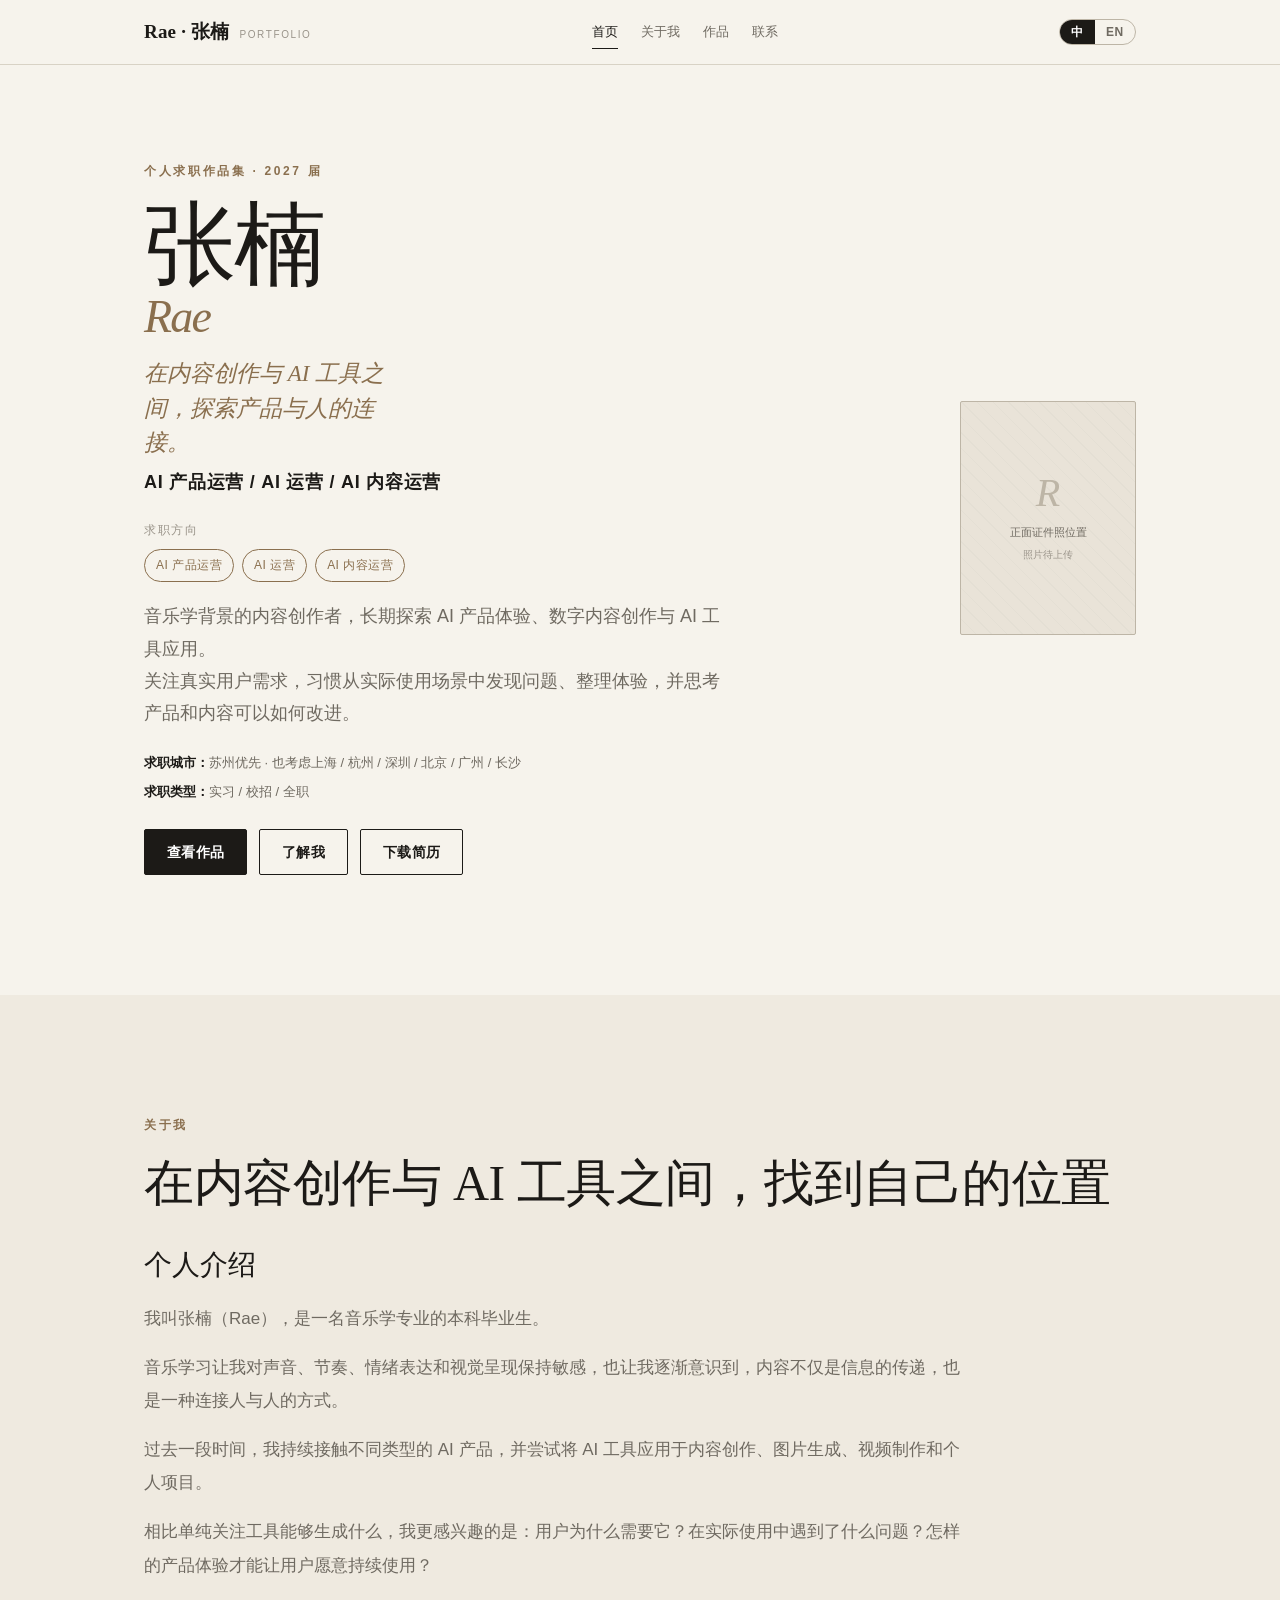
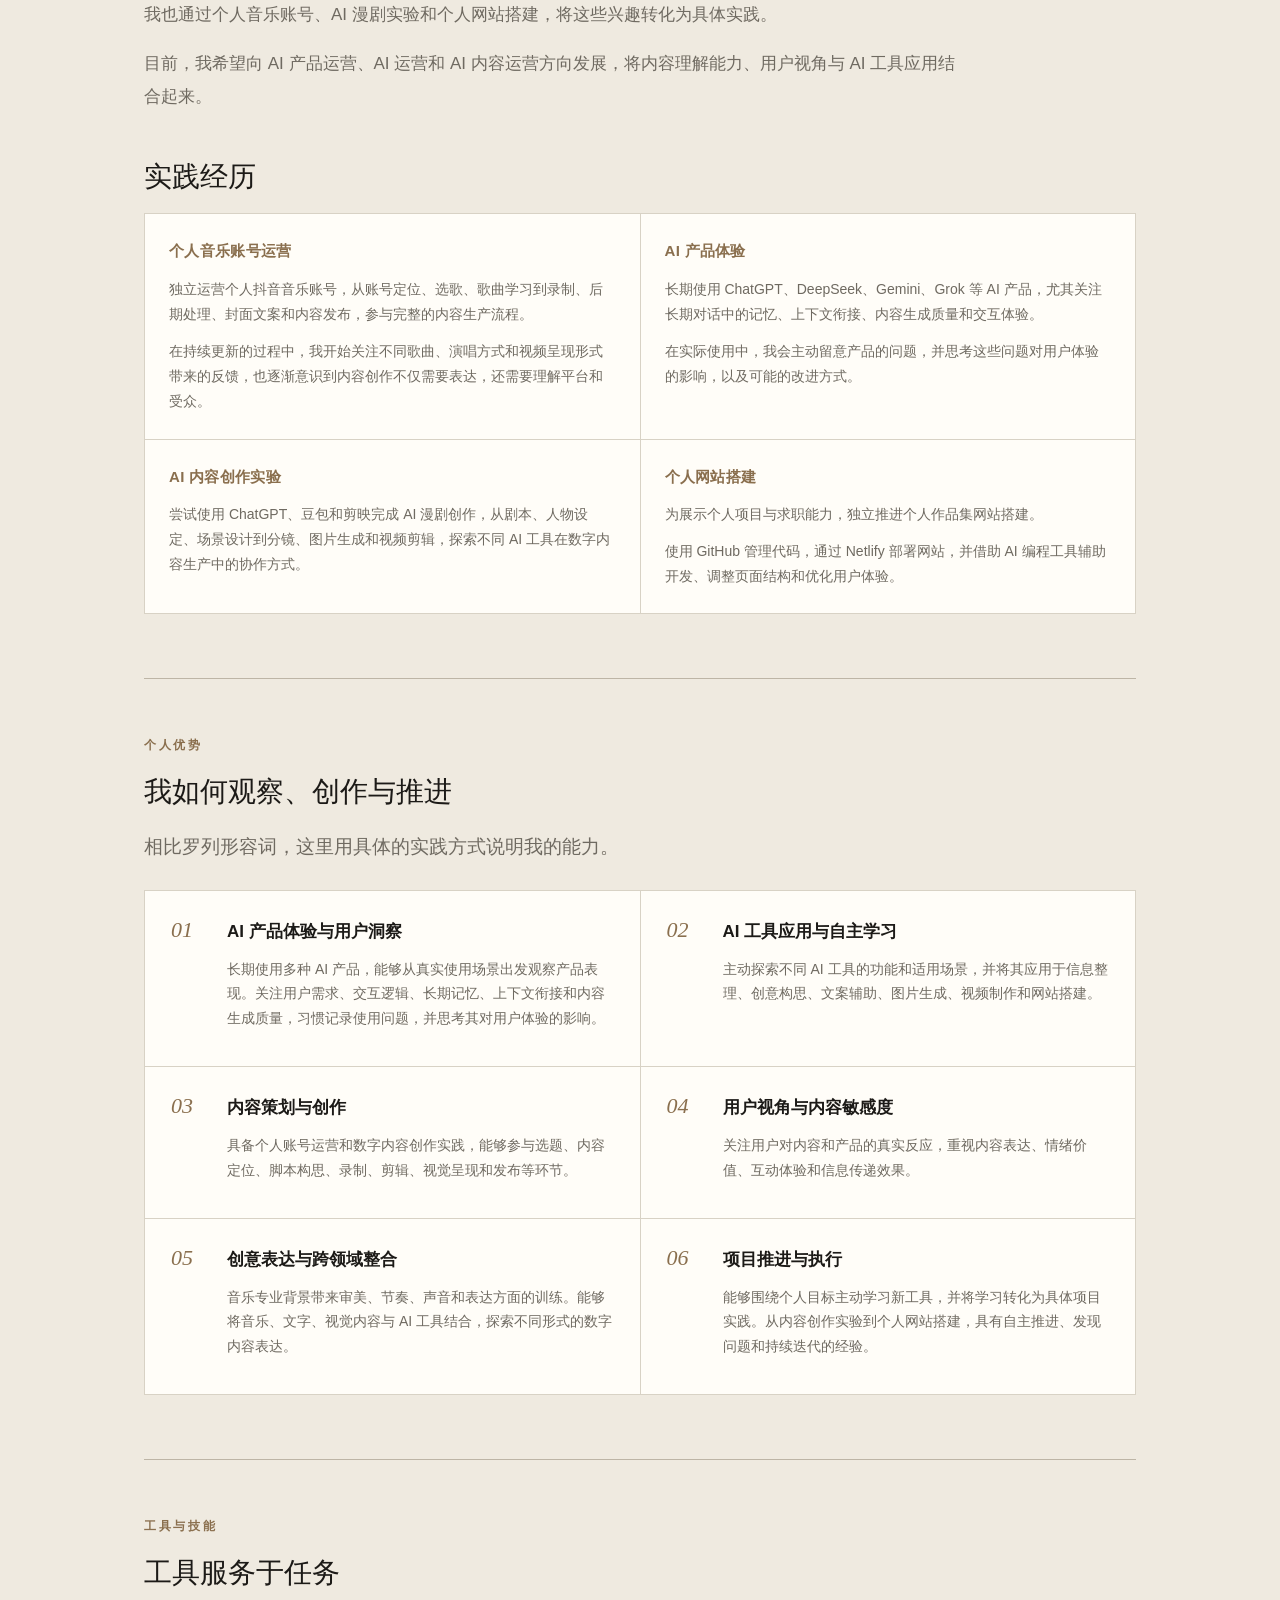
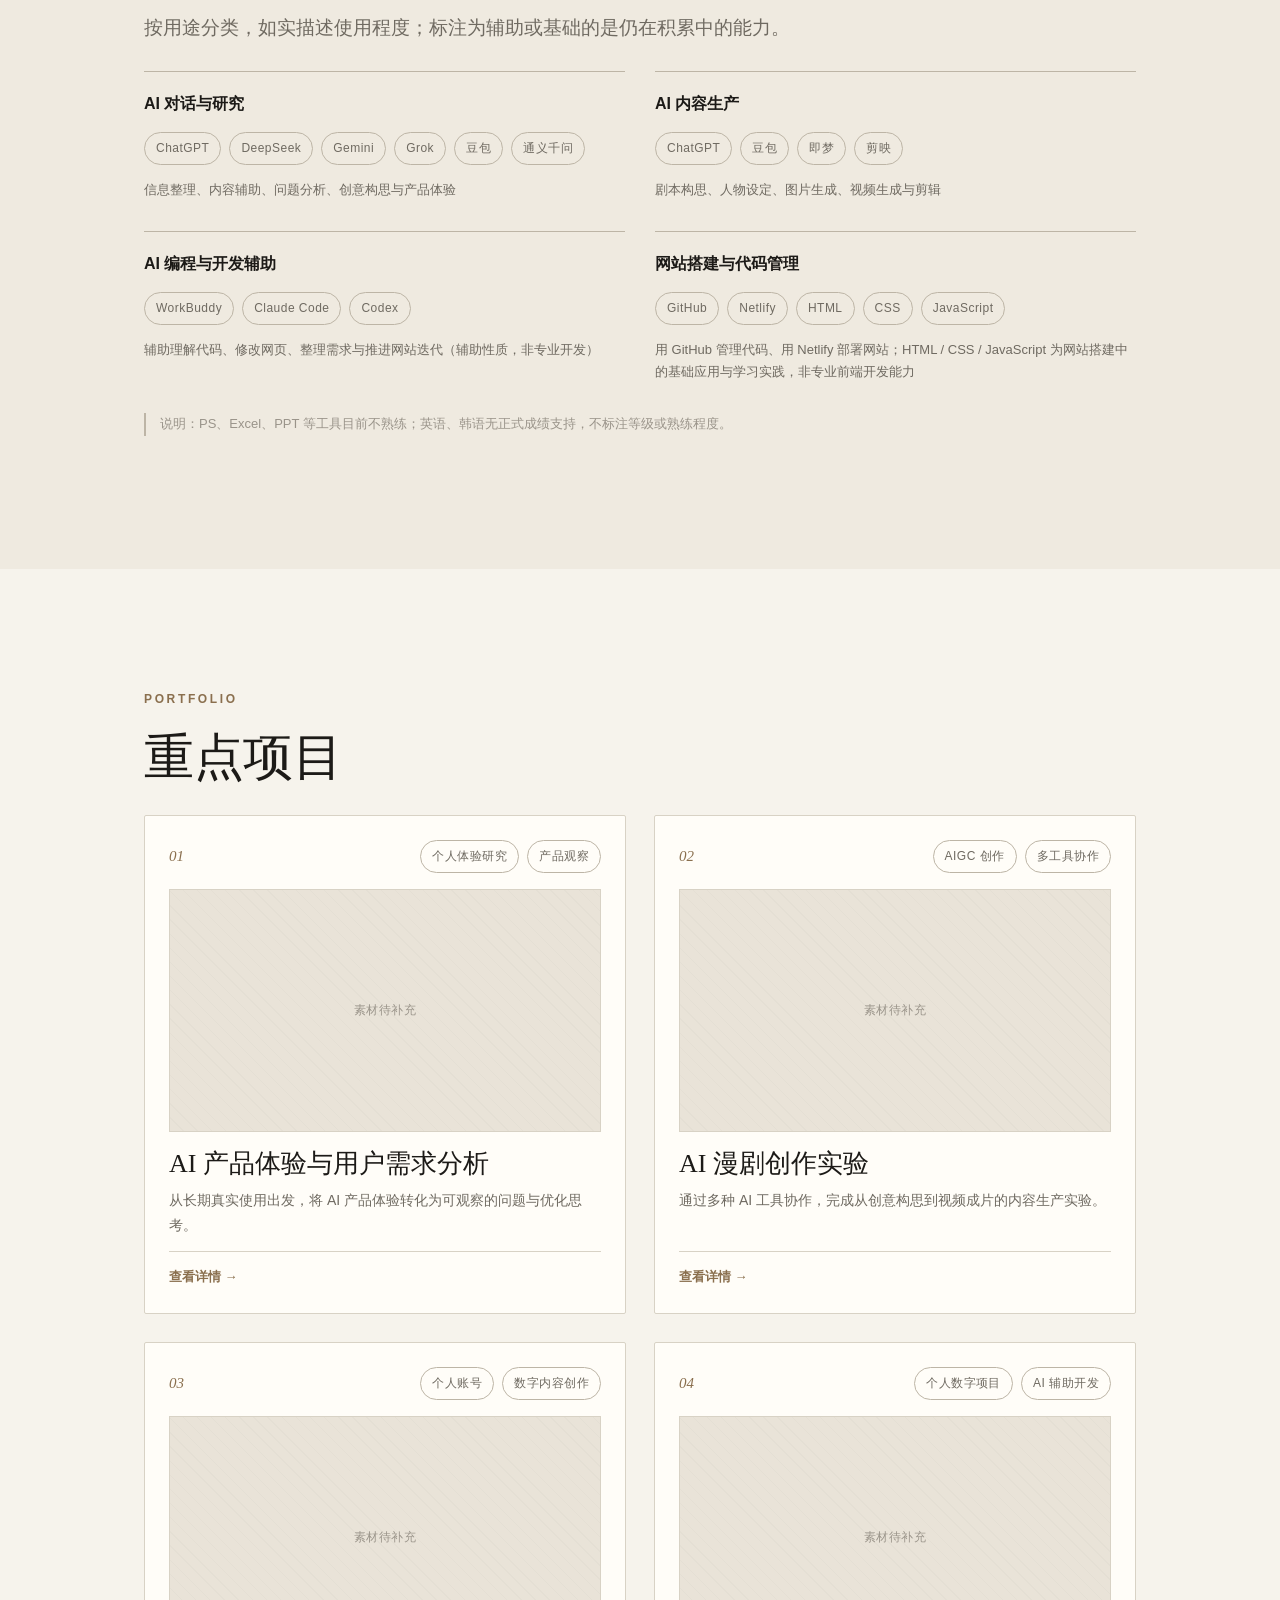
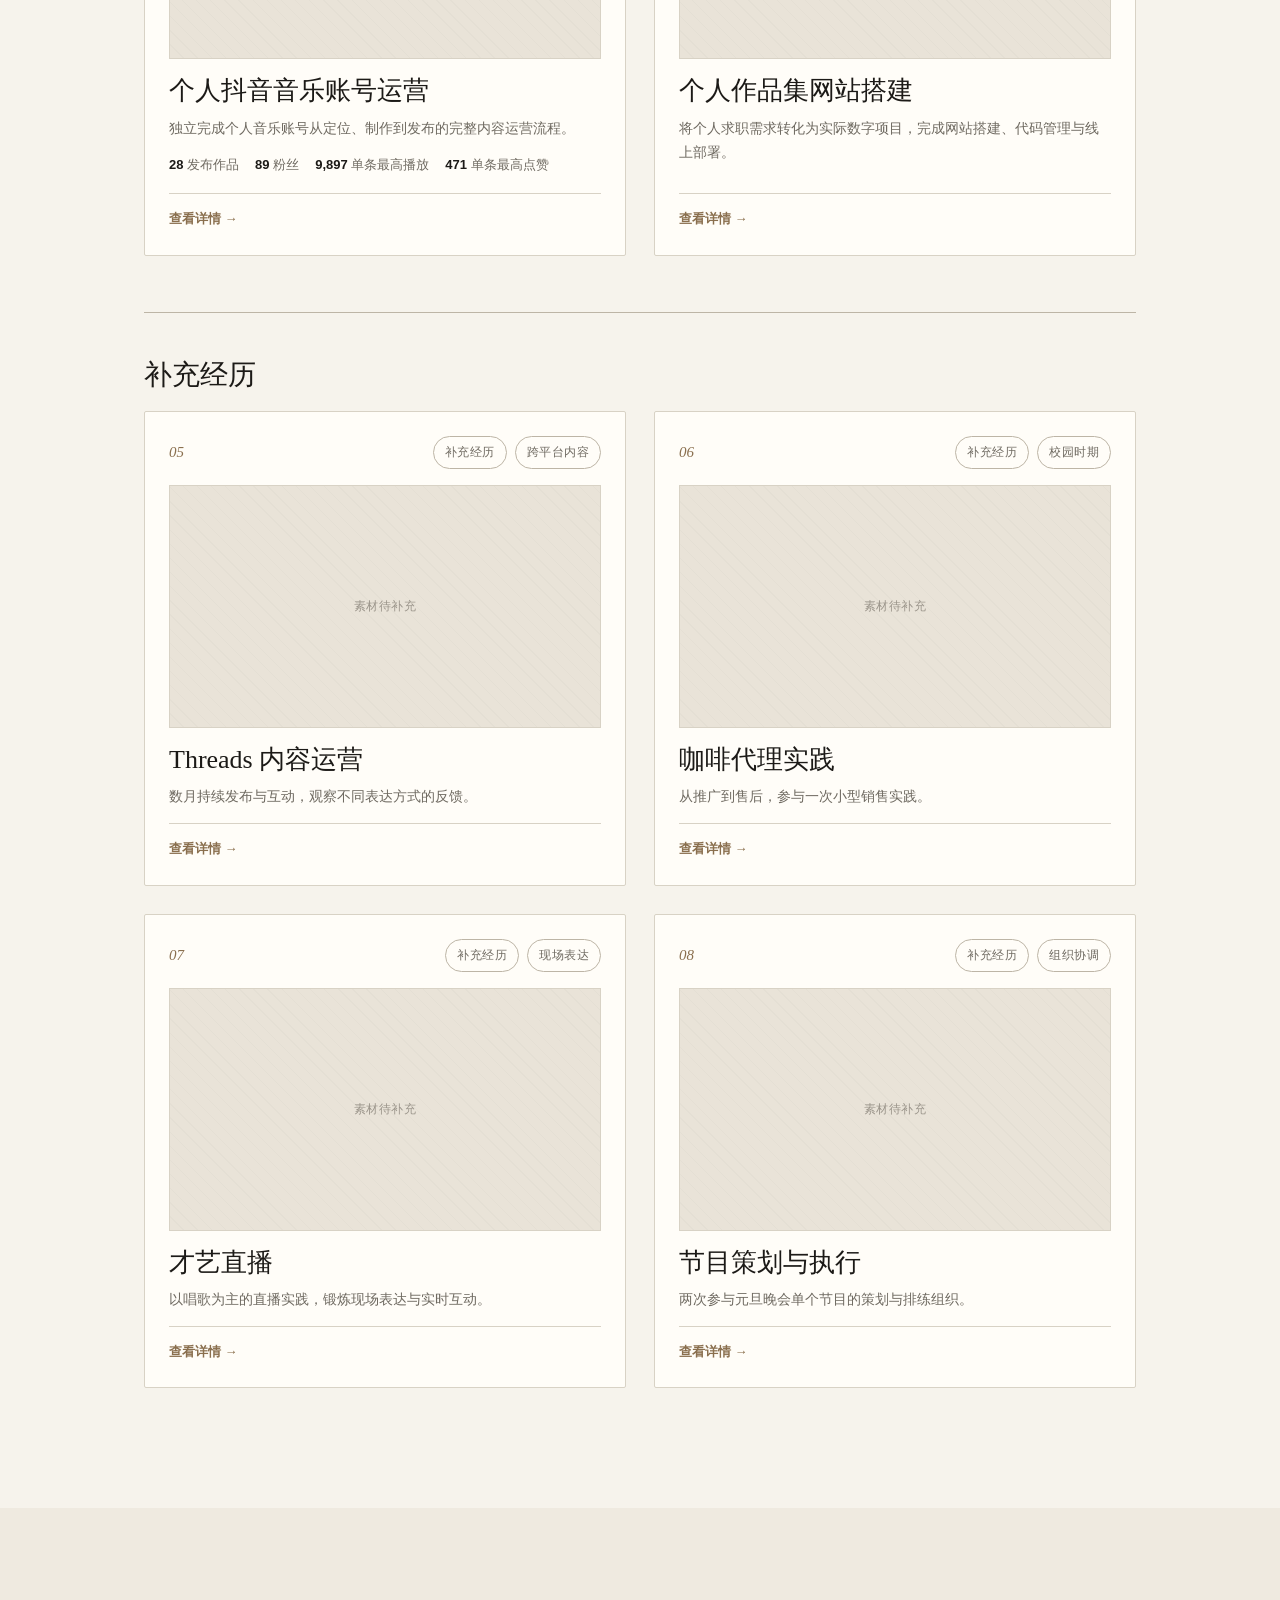
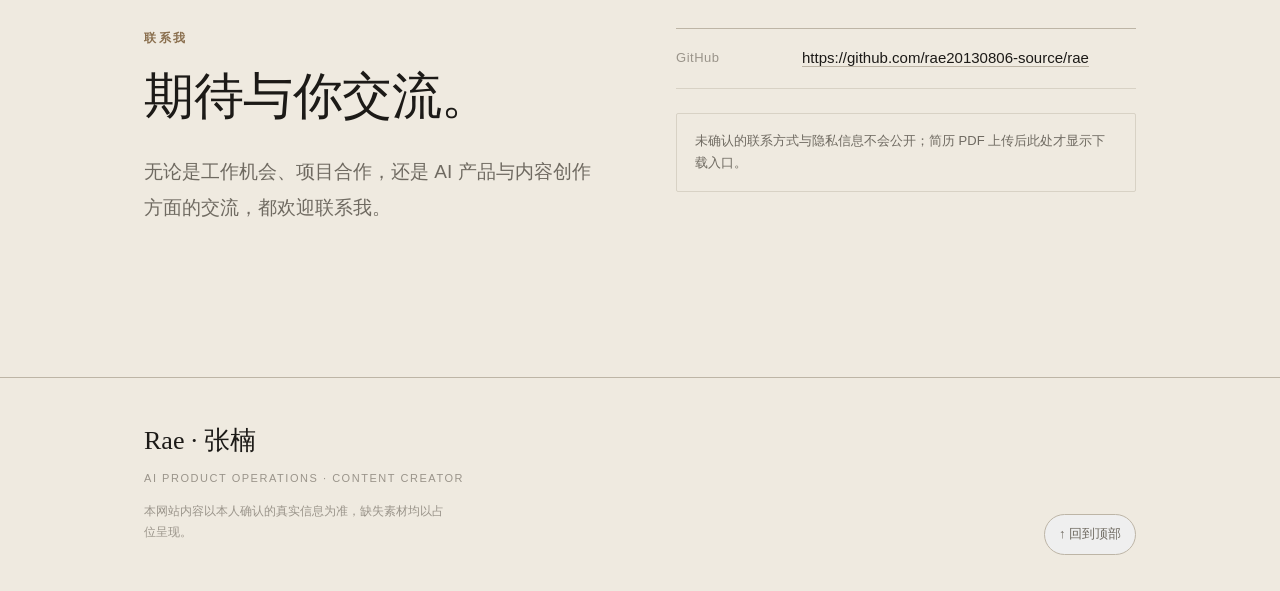
==== commit 4c5353c7: "Add files via upload" ====
--- a/index.html
+++ b/index.html
@@ -110,7 +110,8 @@
 .hero-copy { min-width: 0; }
 .hero-name { font-family: var(--font-serif); font-size: clamp(48px, 10vw, 92px); line-height: .98; font-weight: 500; letter-spacing: -.02em; margin: 0; }
 .hero-name .en { display: block; font-style: italic; color: var(--accent); font-size: .5em; margin-top: 4px; }
-.hero-role { font-size: clamp(13px, 2.4vw, 19px); letter-spacing: .04em; color: var(--ink); margin: 22px 0 18px; font-weight: 600; }
+.hero-tagline { font-family: var(--font-serif); font-style: italic; font-size: clamp(17px, 2.6vw, 23px); line-height: 1.5; color: var(--accent); margin: 18px 0 6px; max-width: 22ch; }
+.hero-role { font-size: clamp(13px, 2.4vw, 18px); letter-spacing: .04em; color: var(--ink); font-weight: 600; margin: 0 0 22px; }
 .hero-seeking { margin-bottom: 18px; }
 .hero-seeking__label { display: block; font-size: 12px; letter-spacing: .14em; text-transform: uppercase; color: var(--ink-faint); margin-bottom: 8px; }
 .hero-intro { color: var(--ink-soft); font-size: clamp(15px, 2.1vw, 18px); line-height: 1.8; max-width: 58ch; margin: 0 0 22px; }
@@ -247,6 +248,53 @@
 .lightbox__close { position: absolute; top: 20px; right: 24px; background: transparent; border: 0; color: #fff; font-size: 36px; line-height: 1; width: 44px; height: 44px; }
 
 /* ==========================================================================
+   v3 新增：层级强化 + About 内嵌结构 + STAR + 一句话总结
+   ========================================================================== */
+/* 三级标题统一视觉层级：二级(sub-title) > 正文 > 细项 */
+.sub-title { font-family: var(--font-serif); font-size: clamp(21px, 3.4vw, 28px); font-weight: 500; line-height: 1.3; margin: 0 0 18px; }
+
+/* About：个人介绍 / 实践经历 / 核心优势 / 工具技能 */
+.about-intro { margin: 34px 0 46px; max-width: 820px; }
+.about-intro p { margin: 0 0 16px; color: var(--ink-soft); font-size: clamp(15px, 2vw, 17px); line-height: 1.95; }
+.about-intro p:last-child { margin-bottom: 0; }
+.about-experience { margin: 46px 0 56px; }
+.exp-grid { display: grid; grid-template-columns: repeat(2, minmax(0, 1fr)); gap: 1px; background: var(--line); border: 1px solid var(--line); }
+.exp-item { background: var(--paper); padding: 24px; }
+.exp-item h4 { font-size: 15px; font-weight: 600; color: var(--accent); margin: 0 0 12px; letter-spacing: .02em; }
+.exp-item p { margin: 0 0 12px; font-size: 14px; line-height: 1.8; color: var(--ink-soft); }
+.exp-item p:last-child { margin-bottom: 0; }
+.about-competencies, .about-skills { margin-top: 64px; padding-top: 56px; border-top: 1px solid var(--line-strong); }
+.about-competencies .lead, .about-skills .lead { margin-bottom: 26px; }
+
+/* comp-card 标题改为 h4（层级：section h2 > sub-title h3 > comp h4） */
+.comp-card__body h4 { font-size: 17px; font-weight: 600; margin: 0 0 10px; }
+.skill-group h4 { font-size: 16px; font-weight: 600; margin: 0 0 14px; }
+
+/* 项目卡片补充经历区块 */
+.additional-wrap { margin-top: 56px; padding-top: 44px; border-top: 1px solid var(--line-strong); }
+
+/* 项目详情：STAR 段落 + 一句话总结 + 素材需求 */
+.project-hero__type { font-size: 13px; color: var(--ink-soft); margin: 0 0 16px; }
+.project-hero__type span { color: var(--ink-faint); }
+.sec-label { font-size: 12px; letter-spacing: .16em; text-transform: uppercase; color: var(--accent); font-weight: 600; font-family: var(--font-sans); }
+.project-section { grid-template-columns: 150px 1fr; }
+.project-section__body p { margin: 0 0 14px; font-size: clamp(15px, 2vw, 17px); line-height: 1.9; color: var(--ink-soft); }
+.project-section__body p:last-child { margin-bottom: 0; }
+.project-section--result { background: var(--accent-soft); border-left: 3px solid var(--accent); padding: 22px 24px; border-radius: var(--radius); }
+.project-section--result .project-section__body p { color: var(--ink); }
+
+.one-liner { margin: 40px 0; padding: 28px 30px; background: var(--ink); color: #fff; border-radius: var(--radius); }
+.one-liner__label { display: block; font-size: 11px; letter-spacing: .2em; text-transform: uppercase; color: #c9b99d; margin-bottom: 12px; }
+.one-liner p { font-family: var(--font-serif); font-size: clamp(20px, 3.4vw, 30px); line-height: 1.45; margin: 0; }
+
+.materials { margin: 0 0 34px; padding: 18px 20px; border: 1px dashed var(--line-strong); border-radius: var(--radius); }
+.materials__label { display: block; font-size: 11px; letter-spacing: .16em; text-transform: uppercase; color: var(--ink-faint); margin-bottom: 8px; }
+.materials p { margin: 0; font-size: 14px; line-height: 1.75; color: var(--ink-soft); }
+
+/* 结果大数字更突出（仅详情页 stats） */
+.stat__value { font-family: var(--font-serif); font-size: clamp(34px, 6vw, 52px); line-height: 1; color: var(--ink); }
+
+/* ==========================================================================
    响应式
    ========================================================================== */
 @media (max-width: 1020px) {
@@ -264,8 +312,9 @@
 @media (max-width: 780px) {
   .hero-grid { grid-template-columns: 1fr; }
   .photo-frame { order: -1; width: 120px; }
-  .comp-grid, .skill-grid, .contact-grid { grid-template-columns: 1fr; }
+  .comp-grid, .skill-grid, .contact-grid, .exp-grid { grid-template-columns: 1fr; }
   .project-grid { grid-template-columns: 1fr; }
+  .one-liner { padding: 22px 20px; }
   .evidence-grid { grid-template-columns: 1fr; }
   .project-section { grid-template-columns: 1fr; gap: 8px; }
   .project-nav { grid-template-columns: 1fr; }
@@ -303,11 +352,7 @@
   <main id="main">
     <section id="home" class="section hero" aria-labelledby="hero-title"></section>
     <section id="about" class="section section--alt" aria-labelledby="about-title"></section>
-    <section id="competencies" class="section" aria-labelledby="competencies-title"></section>
-    <section id="skills" class="section section--alt" aria-labelledby="skills-title"></section>
-    <section id="resume" class="section" aria-labelledby="resume-title"></section>
-    <section id="portfolio" class="section section--alt" aria-labelledby="portfolio-title"></section>
-    <section id="experience" class="section" aria-labelledby="experience-title"></section>
+    <section id="portfolio" class="section" aria-labelledby="portfolio-title"></section>
     <section id="contact" class="section section--alt" aria-labelledby="contact-title"></section>
   </main>
 
@@ -367,6 +412,10 @@
     return String(s == null ? '' : s)
       .replace(/&/g, '&amp;').replace(/</g, '&lt;').replace(/>/g, '&gt;')
       .replace(/"/g, '&quot;').replace(/'/g, '&#39;');
+  }
+
+  function paras(arr) {
+    return (arr || []).map(function (p) { return '<p>' + esc(p) + '</p>'; }).join('');
   }
 
   function navHref(id) { return isProjectPage ? 'index.html#' + id : '#' + id; }
@@ -458,101 +507,67 @@
         '<div class="hero-copy">' +
           '<p class="eyebrow">' + esc(d.eyebrow) + '</p>' +
           '<h1 class="hero-name" id="hero-title">' + esc(d.name) + '<span class="en">' + esc(d.nameEn) + '</span></h1>' +
+          '<p class="hero-tagline">' + esc(d.tagline) + '</p>' +
           '<p class="hero-role">' + esc(d.role) + '</p>' +
-          '<div class="hero-seeking"><span class="hero-seeking__label">' + esc(lang === 'zh' ? '求职方向' : 'Seeking') + '</span>' +
+          '<div class="hero-seeking"><span class="hero-seeking__label">' + esc(ui.seeking) + '</span>' +
             '<div class="chip-row">' + chips + '</div></div>' +
-          '<p class="hero-intro">' + esc(d.intro) + '</p>' +
+          '<p class="hero-intro">' + esc(d.intro).replace(/\n/g, '<br />') + '</p>' +
           '<div class="hero-meta">' +
-            '<div><strong>' + esc(lang === 'zh' ? '城市' : 'Location') + '：</strong>' + esc(d.location) + '</div>' +
-            '<div><strong>' + esc(lang === 'zh' ? '求职类型' : 'Open to') + '：</strong>' + esc(d.availability) + '</div>' +
+            '<div><strong>' + esc(ui.location) + '：</strong>' + esc(d.location) + '</div>' +
+            '<div><strong>' + esc(ui.availability) + '：</strong>' + esc(d.availability) + '</div>' +
           '</div>' +
           '<div class="btn-row">' +
             '<a class="btn btn--solid" href="#portfolio">' + esc(ui.viewWork) + '</a>' +
+            '<a class="btn btn--ghost" href="#about">' + esc(ui.aboutMe) + '</a>' +
             '<button class="btn btn--ghost" type="button" data-resume>' + esc(ui.downloadResume) + '</button>' +
-            '<a class="btn btn--ghost" href="#contact">' + esc(ui.contactMe) + '</a>' +
           '</div>' +
         '</div>' +
         '<div class="photo-frame">' + photo + '</div>' +
       '</div>';
   }
 
-  /* ---------------- About ---------------- */
+  /* ---------------- About（个人介绍 + 实践经历 + 核心优势 + 工具技能） ---------------- */
   function renderAbout() {
-    var d = t().about;
-    var blocks = d.blocks.map(function (b) {
-      return '<div class="about-block"><h3 class="about-block__tag">' + esc(b.tag) + '</h3>' +
-        b.paragraphs.map(function (p) { return '<p>' + esc(p) + '</p>'; }).join('') + '</div>';
+    var d = t().about, comp = t().competencies, sk = t().skills;
+
+    var intro = '<div class="about-intro"><h3 class="sub-title">' + esc(d.introTitle) + '</h3>' + paras(d.intro) + '</div>';
+
+    var exps = d.experiences.map(function (e) {
+      return '<div class="exp-item"><h4>' + esc(e.title) + '</h4>' + paras(e.paragraphs) + '</div>';
     }).join('');
+    var experience = '<div class="about-experience"><h3 class="sub-title">' + esc(d.experienceTitle) + '</h3>' +
+      '<div class="exp-grid">' + exps + '</div></div>';
+
+    var comps = comp.items.map(function (it) {
+      return '<article class="comp-card">' +
+        '<div class="comp-card__no">' + esc(it.no) + '</div>' +
+        '<div class="comp-card__body"><h4>' + esc(it.title) + '</h4>' +
+        '<p>' + esc(it.desc) + '</p></div></article>';
+    }).join('');
+    var competencies = '<div class="about-competencies" id="competencies">' +
+      '<p class="eyebrow">' + esc(comp.eyebrow) + '</p>' +
+      '<h3 class="sub-title">' + esc(comp.title) + '</h3>' +
+      '<p class="lead">' + esc(comp.intro) + '</p>' +
+      '<div class="comp-grid">' + comps + '</div></div>';
+
+    var groups = sk.groups.map(function (g) {
+      var tools = g.tools.map(function (x) { return '<span class="chip">' + esc(x) + '</span>'; }).join('');
+      return '<div class="skill-group"><h4>' + esc(g.title) + '</h4>' +
+        '<div class="chip-row">' + tools + '</div>' +
+        '<p class="skill-group__usage">' + esc(g.usage) + '</p></div>';
+    }).join('');
+    var skills = '<div class="about-skills" id="skills">' +
+      '<p class="eyebrow">' + esc(sk.eyebrow) + '</p>' +
+      '<h3 class="sub-title">' + esc(sk.title) + '</h3>' +
+      '<p class="lead">' + esc(sk.intro) + '</p>' +
+      '<div class="skill-grid">' + groups + '</div>' +
+      '<p class="skill-note">' + esc(sk.note) + '</p></div>';
+
     document.getElementById('about').innerHTML =
       '<div class="wrap">' +
         '<p class="eyebrow">' + esc(d.eyebrow) + '</p>' +
         '<h2 class="section-title" id="about-title">' + esc(d.title) + '</h2>' +
-        '<div class="about-grid-main">' + blocks + '</div>' +
-      '</div>';
-  }
-
-  /* ---------------- Competencies ---------------- */
-  function renderCompetencies() {
-    var d = t().competencies;
-    var items = d.items.map(function (it) {
-      return '<article class="comp-card">' +
-        '<div class="comp-card__no">' + esc(it.no) + '</div>' +
-        '<div class="comp-card__body">' +
-          '<h3>' + esc(it.title) + '</h3>' +
-          '<p>' + esc(it.desc) + '</p>' +
-          (it.detail ? '<p class="comp-card__detail">' + esc(it.detail) + '</p>' : '') +
-          (it.note ? '<p class="comp-card__note">' + esc(it.note) + '</p>' : '') +
-        '</div></article>';
-    }).join('');
-    document.getElementById('competencies').innerHTML =
-      '<div class="wrap">' +
-        '<p class="eyebrow">' + esc(d.eyebrow) + '</p>' +
-        '<h2 class="section-title" id="competencies-title">' + esc(d.title) + '</h2>' +
-        '<p class="lead">' + esc(d.intro) + '</p>' +
-        '<div class="comp-grid">' + items + '</div>' +
-      '</div>';
-  }
-
-  /* ---------------- Skills ---------------- */
-  function renderSkills() {
-    var d = t().skills;
-    var groups = d.groups.map(function (g) {
-      var tools = g.tools.map(function (x) { return '<span class="chip">' + esc(x) + '</span>'; }).join('');
-      return '<div class="skill-group">' +
-        '<h3>' + esc(g.title) + '</h3>' +
-        '<div class="chip-row">' + tools + '</div>' +
-        '<p class="skill-group__usage">' + esc(g.usage) + '</p>' +
-        '</div>';
-    }).join('');
-    document.getElementById('skills').innerHTML =
-      '<div class="wrap">' +
-        '<p class="eyebrow">' + esc(d.eyebrow) + '</p>' +
-        '<h2 class="section-title" id="skills-title">' + esc(d.title) + '</h2>' +
-        '<p class="lead">' + esc(d.intro) + '</p>' +
-        '<div class="skill-grid">' + groups + '</div>' +
-        '<p class="skill-note">' + esc(d.note) + '</p>' +
-      '</div>';
-  }
-
-  /* ---------------- Resume ---------------- */
-  function renderResume() {
-    var d = t().resume, ui = t().ui;
-    var blocks = d.sections.map(function (sec) {
-      var items = sec.items.map(function (it) {
-        var sub = it.sub ? '<div class="resume-item__sub">' + esc(it.sub) + '</div>' : '';
-        var time = it.time && it.time !== '—' ? '<div class="resume-item__time">' + esc(it.time) + '</div>' : '';
-        var desc = it.desc ? '<div class="resume-item__desc">' + esc(it.desc) + '</div>' : '';
-        return '<div class="resume-item"><div><h4 class="resume-item__title">' + esc(it.title) + '</h4>' + sub + '</div>' + time + desc + '</div>';
-      }).join('');
-      return '<div class="resume-block"><h3>' + esc(sec.heading) + '</h3>' + items + '</div>';
-    }).join('');
-    document.getElementById('resume').innerHTML =
-      '<div class="wrap">' +
-        '<p class="eyebrow">' + esc(d.eyebrow) + '</p>' +
-        '<h2 class="section-title" id="resume-title">' + esc(d.title) + '</h2>' +
-        '<p class="resume-note">' + esc(d.note) + '</p>' +
-        '<button class="btn btn--solid btn--sm" type="button" data-resume style="margin:20px 0 8px">' + esc(ui.downloadResume) + '</button>' +
-        blocks +
+        intro + experience + competencies + skills +
       '</div>';
   }
 
@@ -581,33 +596,21 @@
   }
 
   function renderProjectsInto(el, featured) {
-    var d = t();
-    var list = d.projects.filter(function (p) { return !!p.featured === featured; });
-    var cards = list.map(renderCard).join('');
-    el.innerHTML = '<div class="project-grid">' + cards + '</div>';
+    var list = t().projects.filter(function (p) { return !!p.featured === featured; });
+    el.innerHTML = '<div class="project-grid">' + list.map(renderCard).join('') + '</div>';
   }
 
   function renderPortfolio() {
-    var d = t();
     document.getElementById('portfolio').innerHTML =
       '<div class="wrap">' +
         '<p class="eyebrow">Portfolio</p>' +
         '<h2 class="section-title" id="portfolio-title">' +
-          esc(lang === 'zh' ? '重点项目作品' : 'Featured projects') + '</h2>' +
+          esc(t().ui.featured) + '</h2>' +
         '<div id="featured-grid"></div>' +
+        '<div class="additional-wrap"><h3 class="sub-title" id="experience-title">' + esc(t().ui.additional) + '</h3>' +
+          '<div id="additional-grid"></div></div>' +
       '</div>';
     renderProjectsInto(document.getElementById('featured-grid'), true);
-  }
-
-  function renderExperience() {
-    var d = t();
-    document.getElementById('experience').innerHTML =
-      '<div class="wrap">' +
-        '<p class="eyebrow">Experience</p>' +
-        '<h2 class="section-title" id="experience-title">' +
-          esc(lang === 'zh' ? '更多经历' : 'Additional experience') + '</h2>' +
-        '<div id="additional-grid"></div>' +
-      '</div>';
     renderProjectsInto(document.getElementById('additional-grid'), false);
   }
 
@@ -659,9 +662,9 @@
   /* ---------------- 素材（图片 / 视频） ---------------- */
   function evidenceHTML(p) {
     var d = t();
-    var has = p.evidence && p.evidence.length;
-    if (!has) {
-      return '<div class="evidence"><h2>' + esc(lang === 'zh' ? '关键素材' : 'Key material') + '</h2>' +
+    var blockTitle = lang === 'zh' ? '关键素材' : 'Key material';
+    if (!p.evidence || !p.evidence.length) {
+      return '<div class="evidence"><h2 class="sub-title">' + esc(blockTitle) + '</h2>' +
         '<div class="evidence-grid"><div class="evidence-item"><span>' + esc(d.ui.placeholder) + '</span></div></div>' +
         (p.evidenceNote ? '<p class="evidence-note">' + esc(p.evidenceNote) + '</p>' : '') + '</div>';
     }
@@ -678,12 +681,12 @@
         '<img src="' + esc(ev.src) + '" alt="' + esc(ev.caption || '') + '" data-zoom loading="lazy" />' +
         (ev.caption ? '<figcaption>' + esc(ev.caption) + '</figcaption>' : '') + '</figure>';
     }).join('');
-    return '<div class="evidence"><h2>' + esc(lang === 'zh' ? '关键素材' : 'Key material') + '</h2>' +
+    return '<div class="evidence"><h2 class="sub-title">' + esc(blockTitle) + '</h2>' +
       '<div class="evidence-grid">' + items + '</div>' +
       (p.evidenceNote ? '<p class="evidence-note">' + esc(p.evidenceNote) + '</p>' : '') + '</div>';
   }
 
-  /* ---------------- 项目详情页 ---------------- */
+  /* ---------------- 项目详情页（STAR） ---------------- */
   function renderProjectPage() {
     var d = t();
     var params = new URLSearchParams(location.search);
@@ -702,6 +705,7 @@
     var p = d.projects[idx];
     var cat = d.categories.find(function (c) { return c.key === p.category; });
     var badges = p.badge.map(function (b) { return '<span class="chip">' + esc(b) + '</span>'; }).join('');
+
     var stats = '';
     if (p.stats && p.stats.length) {
       stats = '<div class="stats">' + p.stats.map(function (s) {
@@ -709,11 +713,24 @@
           '<div class="stat__label">' + esc(s.label) + '</div></div>';
       }).join('') + '</div>' + (p.statsNote ? '<p class="stats-note">' + esc(p.statsNote) + '</p>' : '');
     }
-    var sections = p.sections.map(function (sec, i) {
+
+    var secLabels = { situation: d.ui.situation, task: d.ui.task, action: d.ui.action, result: d.ui.result };
+    var sections = p.sections.map(function (sec) {
+      var label = secLabels[sec.key] || '';
+      var isResult = sec.key === 'result';
       var body = sec.body.map(function (para) { return '<p>' + esc(para) + '</p>'; }).join('');
-      return '<div class="project-section"><h2><span class="sec-no">' + String(i + 1).padStart(2, '0') + '</span>' +
-        esc(sec.heading) + '</h2><div class="project-section__body">' + body + '</div></div>';
+      return '<div class="project-section' + (isResult ? ' project-section--result' : '') + '">' +
+        '<h2><span class="sec-label">' + esc(label) + '</span></h2>' +
+        '<div class="project-section__body">' + body + '</div></div>';
     }).join('');
+
+    var oneLine = p.oneLine
+      ? '<div class="one-liner"><span class="one-liner__label">' + esc(d.ui.oneLine) + '</span>' +
+        '<p>' + esc(p.oneLine) + '</p></div>'
+      : '';
+    var materials = p.materials
+      ? '<div class="materials"><span class="materials__label">' + esc(d.ui.materials) + '</span><p>' + esc(p.materials) + '</p></div>'
+      : '';
 
     var prev = d.projects[idx - 1];
     var next = d.projects[idx + 1];
@@ -728,13 +745,14 @@
       '<div class="wrap">' +
         '<div class="project-hero">' +
           '<a class="project-back" href="index.html#portfolio">← ' + esc(d.ui.backHome) + '</a>' +
-          '<div class="project-hero__cat">' + esc(cat ? cat.name : '') + ' · ' + esc(p.no) + '</div>' +
+          '<div class="project-hero__cat">' + esc(cat ? cat.name : (p.type || '')) + ' · ' + esc(p.no) + '</div>' +
           '<h1 class="project-hero__title">' + esc(p.title) + '</h1>' +
           '<p class="project-hero__sub">' + esc(p.subtitle) + '</p>' +
+          (p.type ? '<p class="project-hero__type"><span>' + esc(d.ui.projectType) + '：</span>' + esc(p.type) + '</p>' : '') +
           '<div class="chip-row">' + badges + '</div>' + stats +
           (p.disclaimer ? '<div class="disclaimer">' + esc(p.disclaimer) + '</div>' : '') +
         '</div>' +
-        '<div class="project-body">' + sections + evidenceHTML(p) + navHtml + '</div>' +
+        '<div class="project-body">' + sections + oneLine + materials + evidenceHTML(p) + navHtml + '</div>' +
       '</div>';
   }
 
@@ -778,8 +796,8 @@
           window.open(pdf, '_blank');
         } else {
           toast(lang === 'zh'
-            ? '简历 PDF 待上传：把 PDF 放到 assets/documents/resume/ 目录，并在 content.js 的 contact.resumePdf 填入路径后重新发布。'
-            : 'Résumé PDF pending: place the PDF in assets/documents/resume/ and set contact.resumePdf in content.js, then republish.');
+            ? '简历 PDF 待上传：上传后将在此提供下载。'
+            : 'Résumé PDF pending: the download will appear here once uploaded.');
         }
       });
     });
@@ -793,11 +811,7 @@
     } else {
       renderHero();
       renderAbout();
-      renderCompetencies();
-      renderSkills();
-      renderResume();
       renderPortfolio();
-      renderExperience();
       renderContact();
       highlightNav();
     }
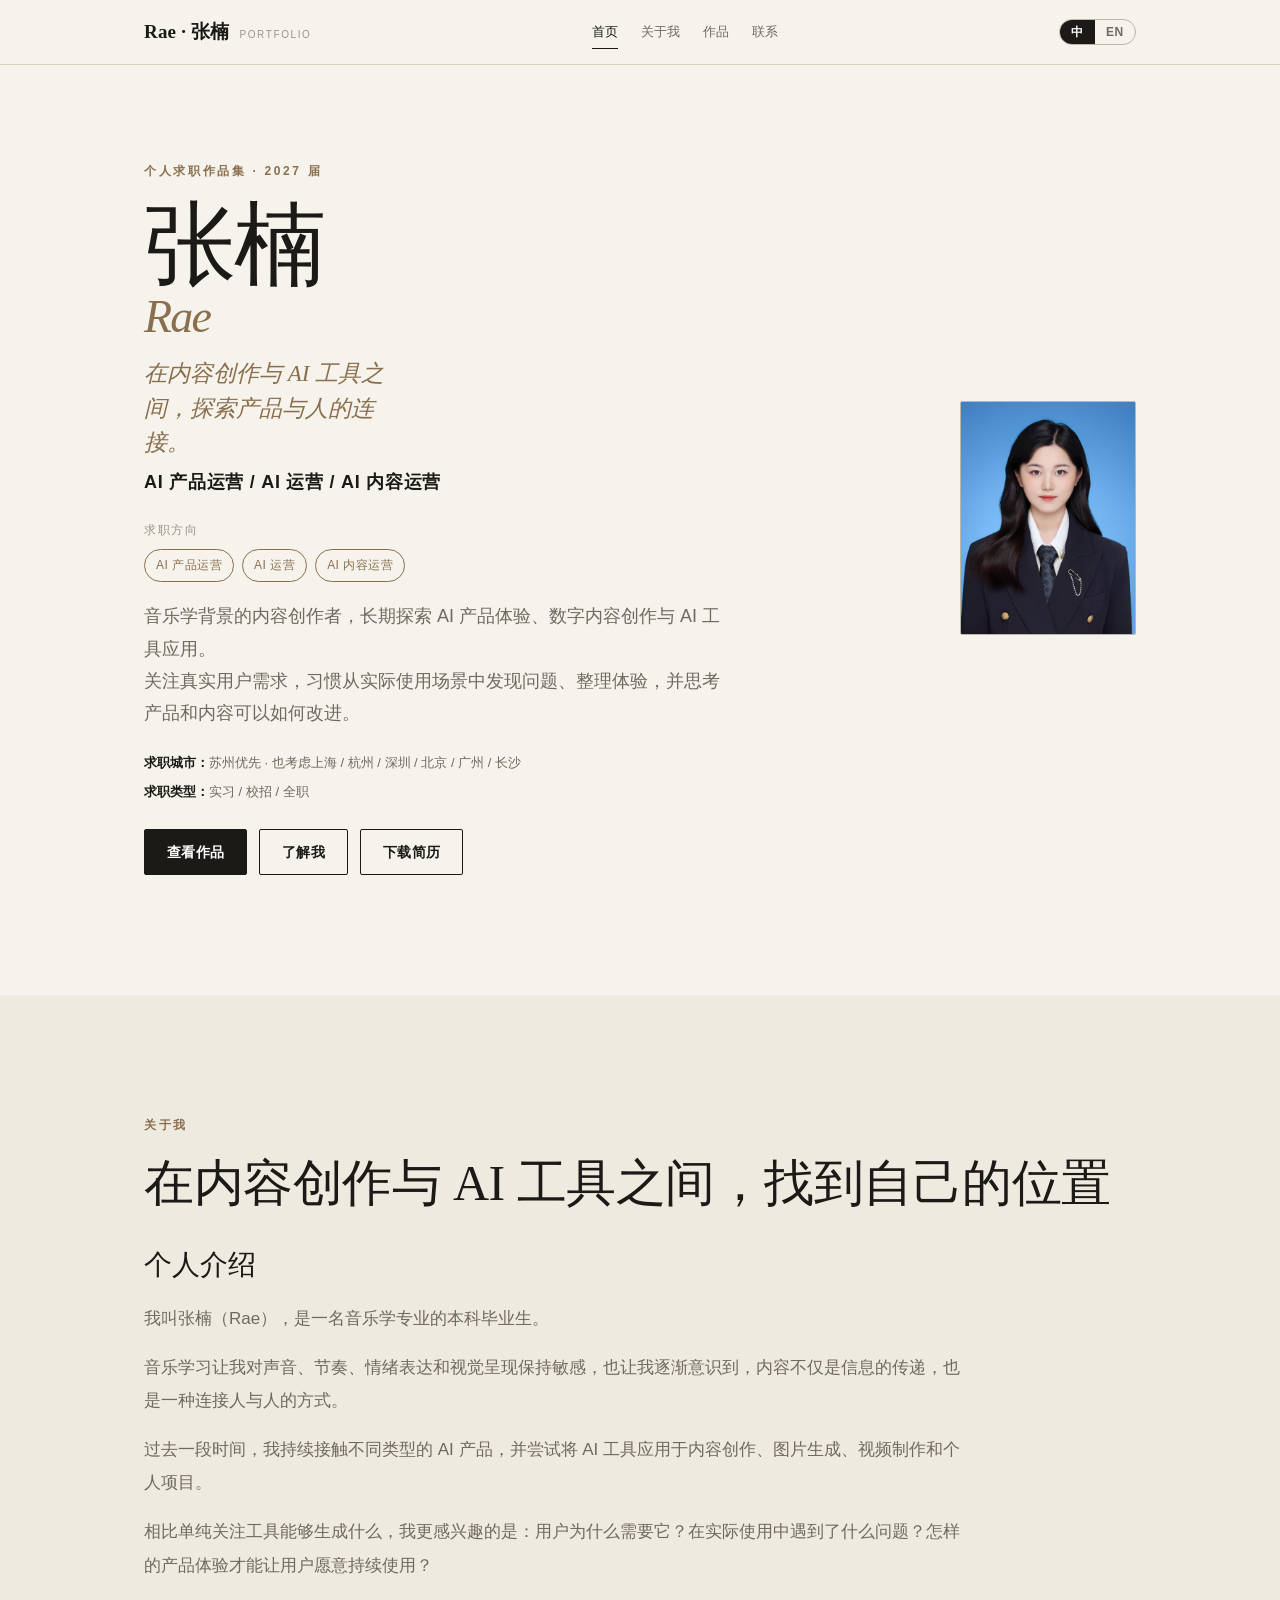
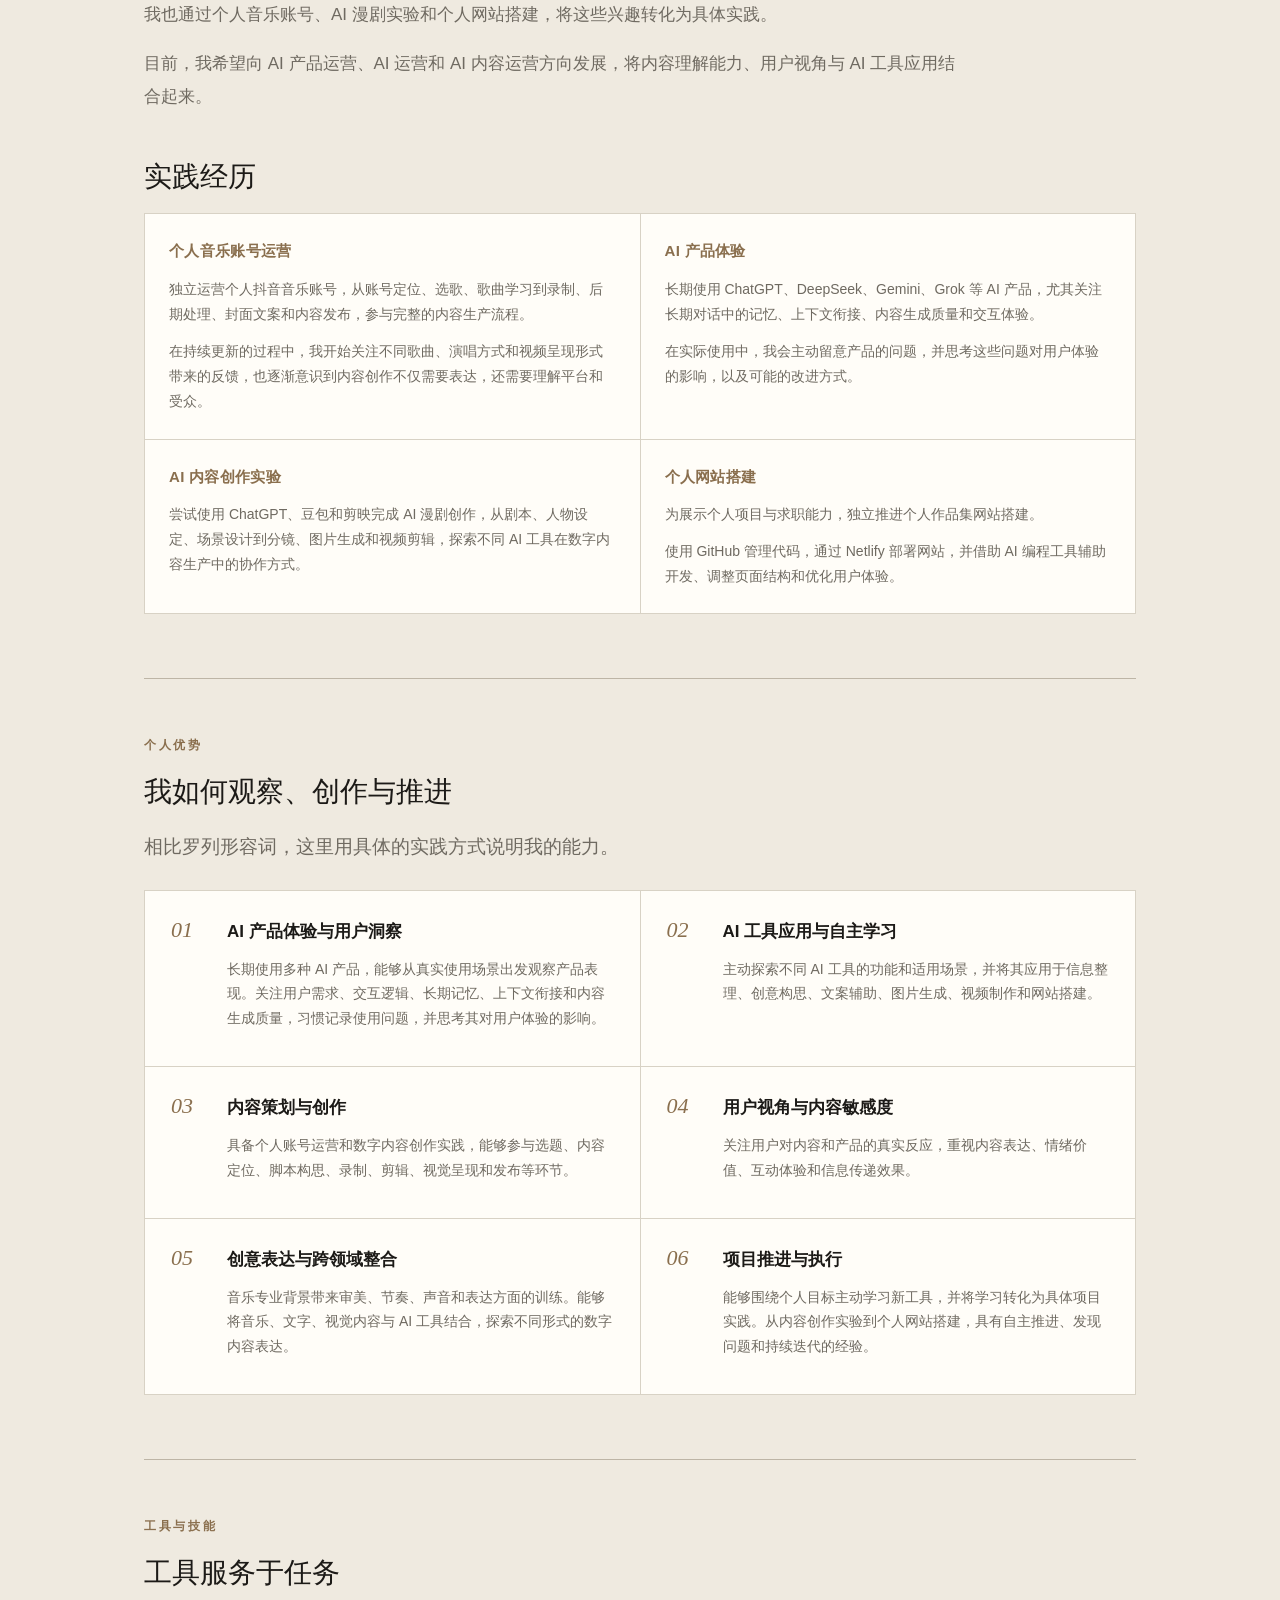
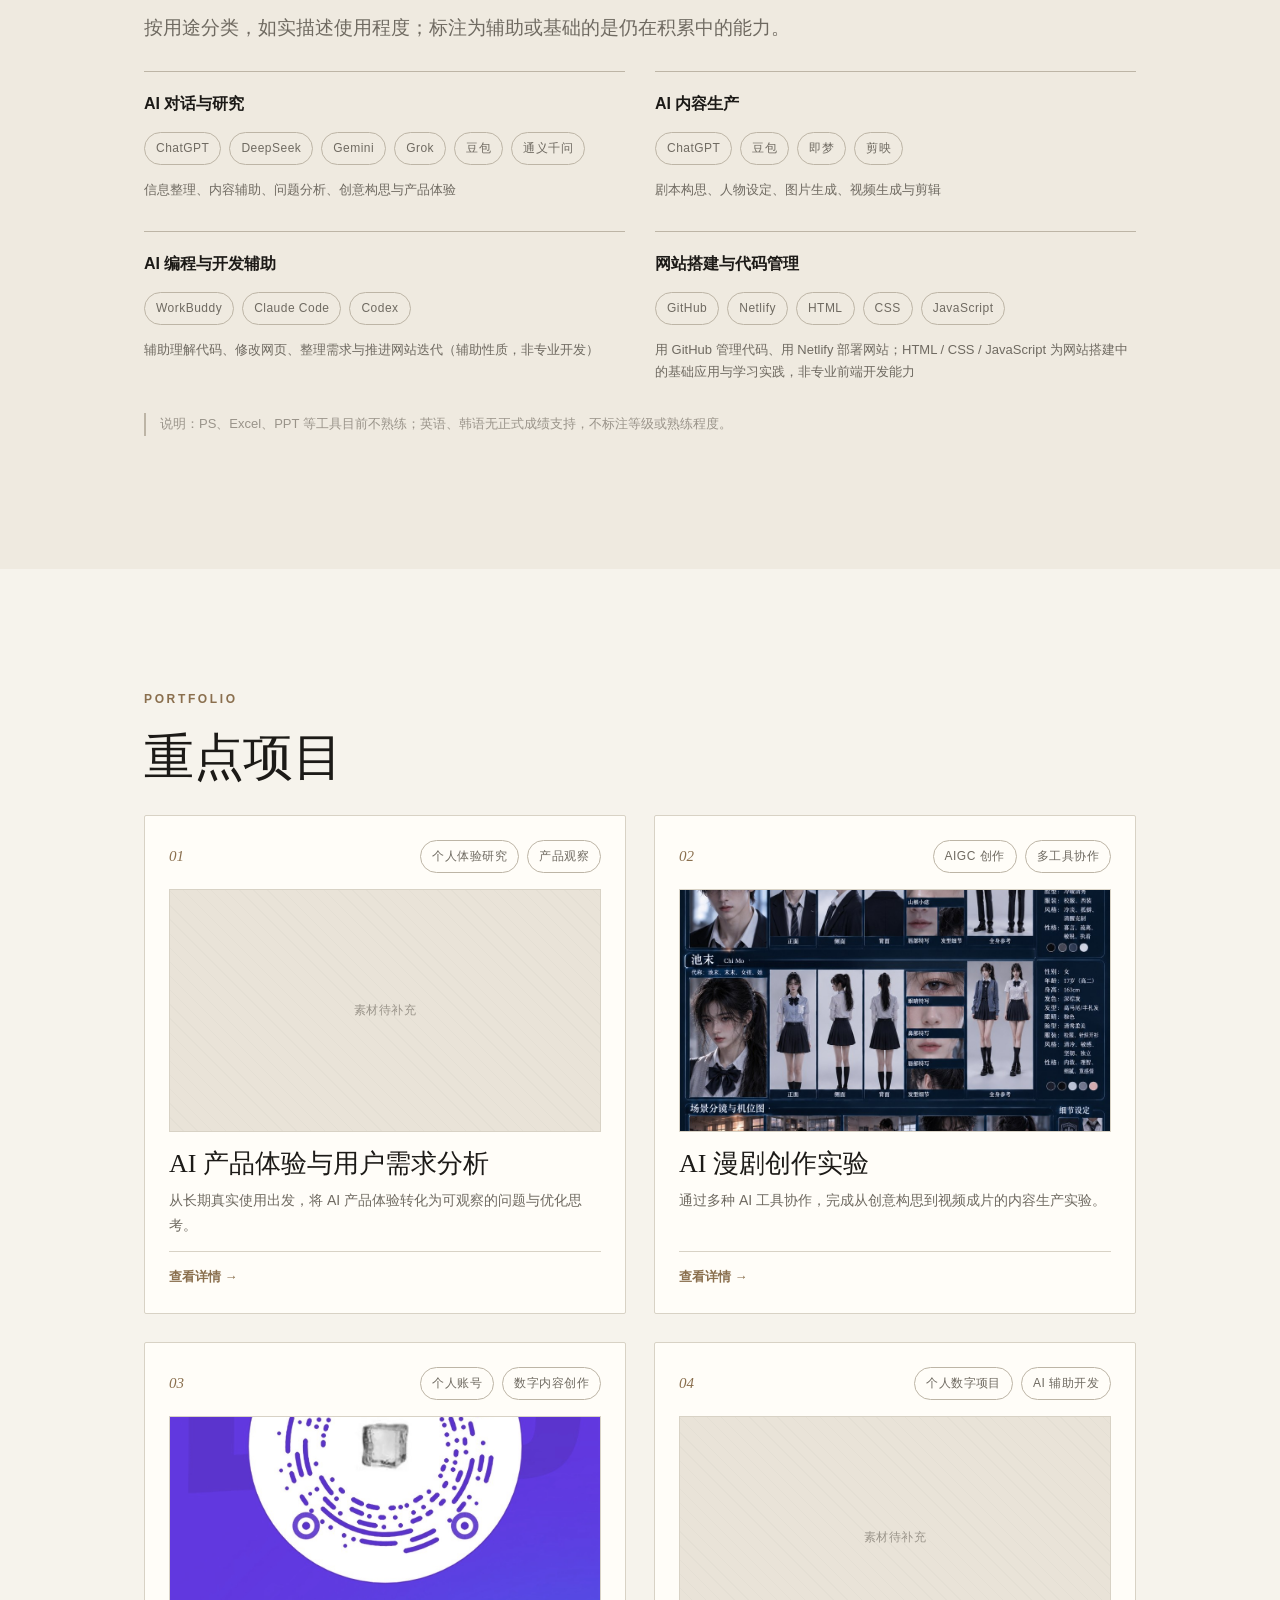
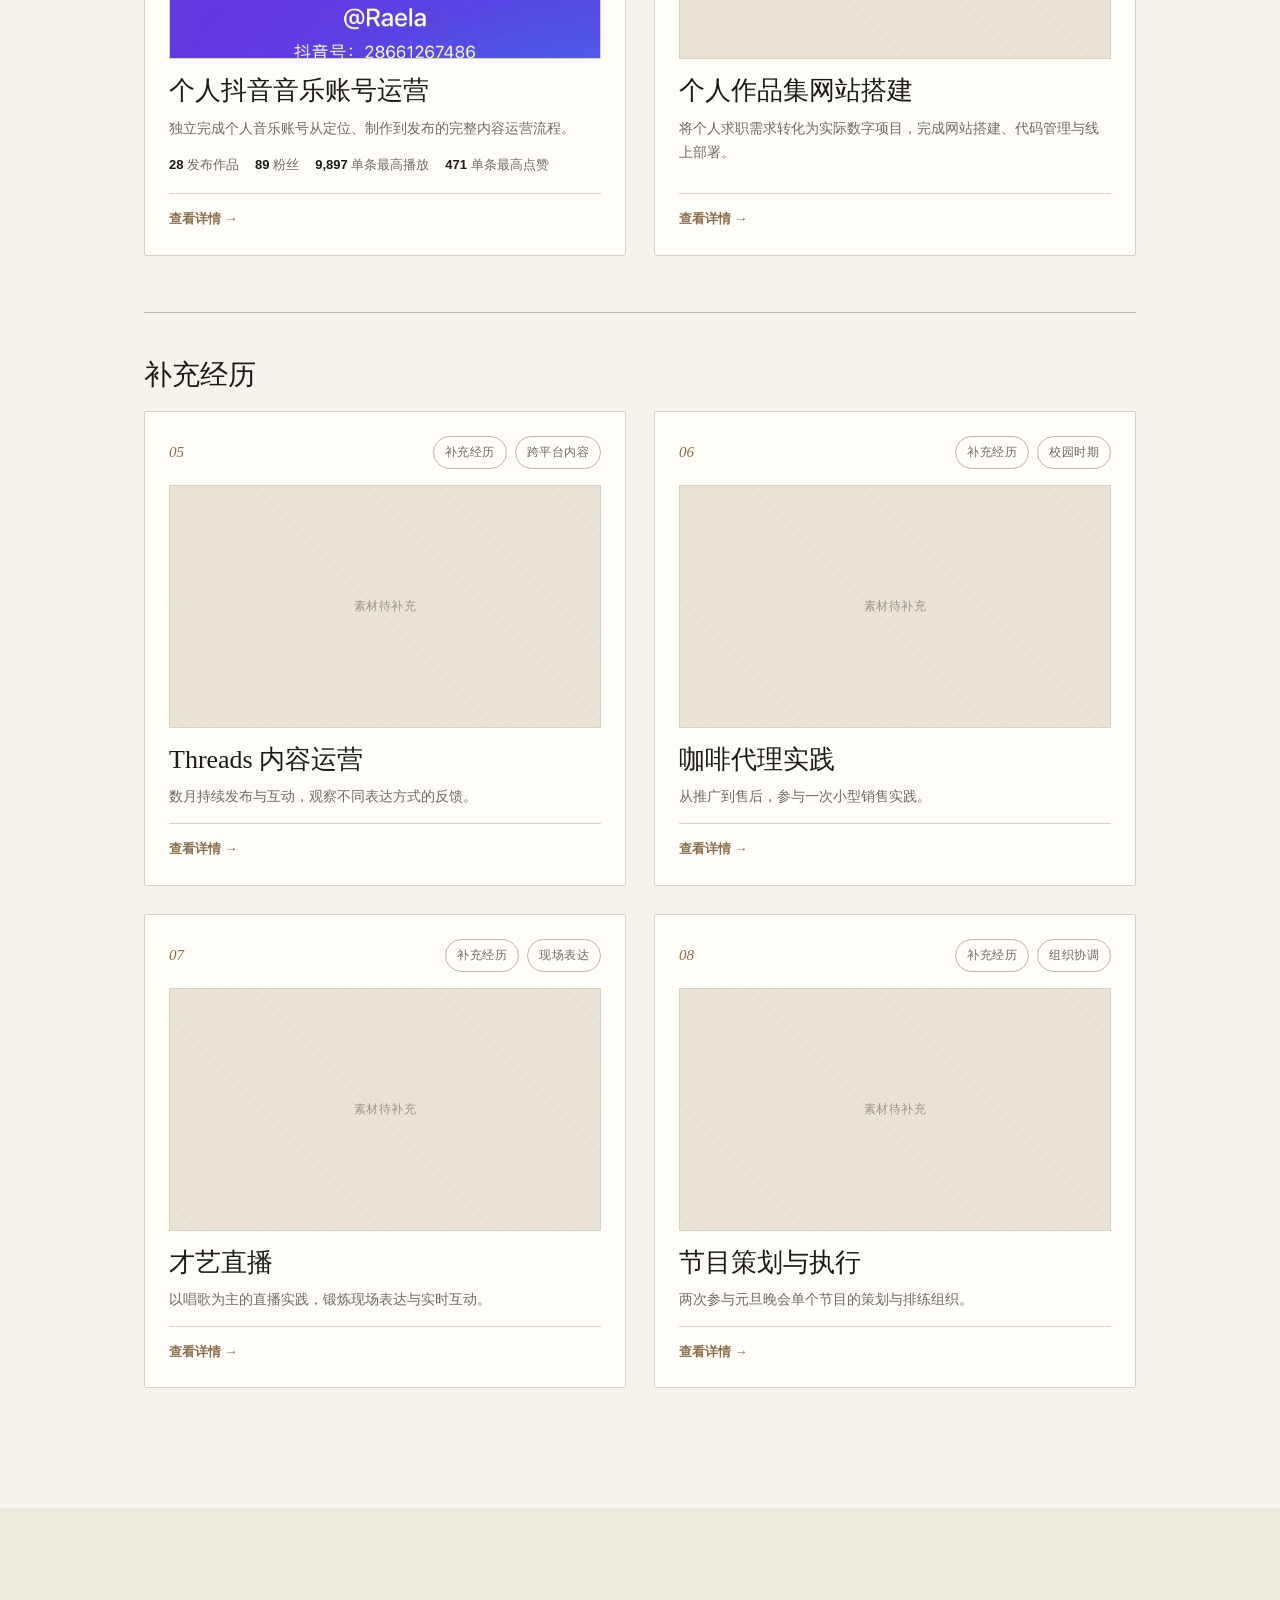
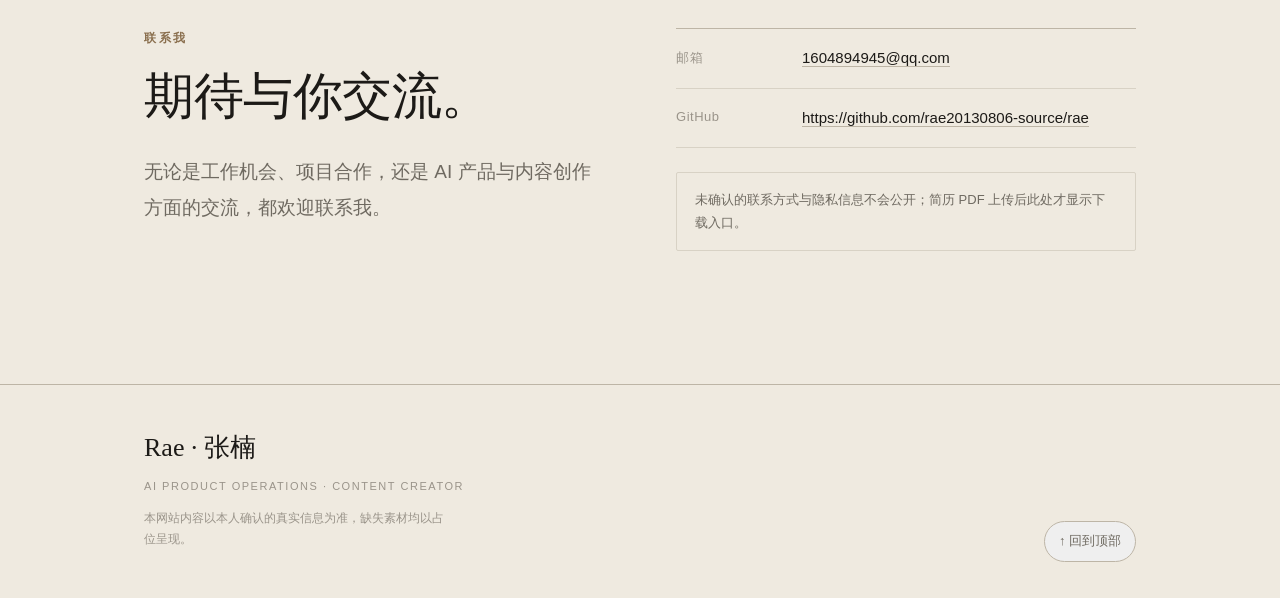
==== commit ff49573b: "Add files via upload" ====
--- a/index.html
+++ b/index.html
@@ -118,6 +118,7 @@
 .hero-meta { display: grid; gap: 6px; margin: 0 0 26px; font-size: 13px; color: var(--ink-soft); }
 .hero-meta strong { color: var(--ink); font-weight: 600; }
 .photo-frame {
+  position: relative;
   width: clamp(120px, 16vw, 176px);
   aspect-ratio: 3 / 4;
   border: 1px solid var(--line-strong);
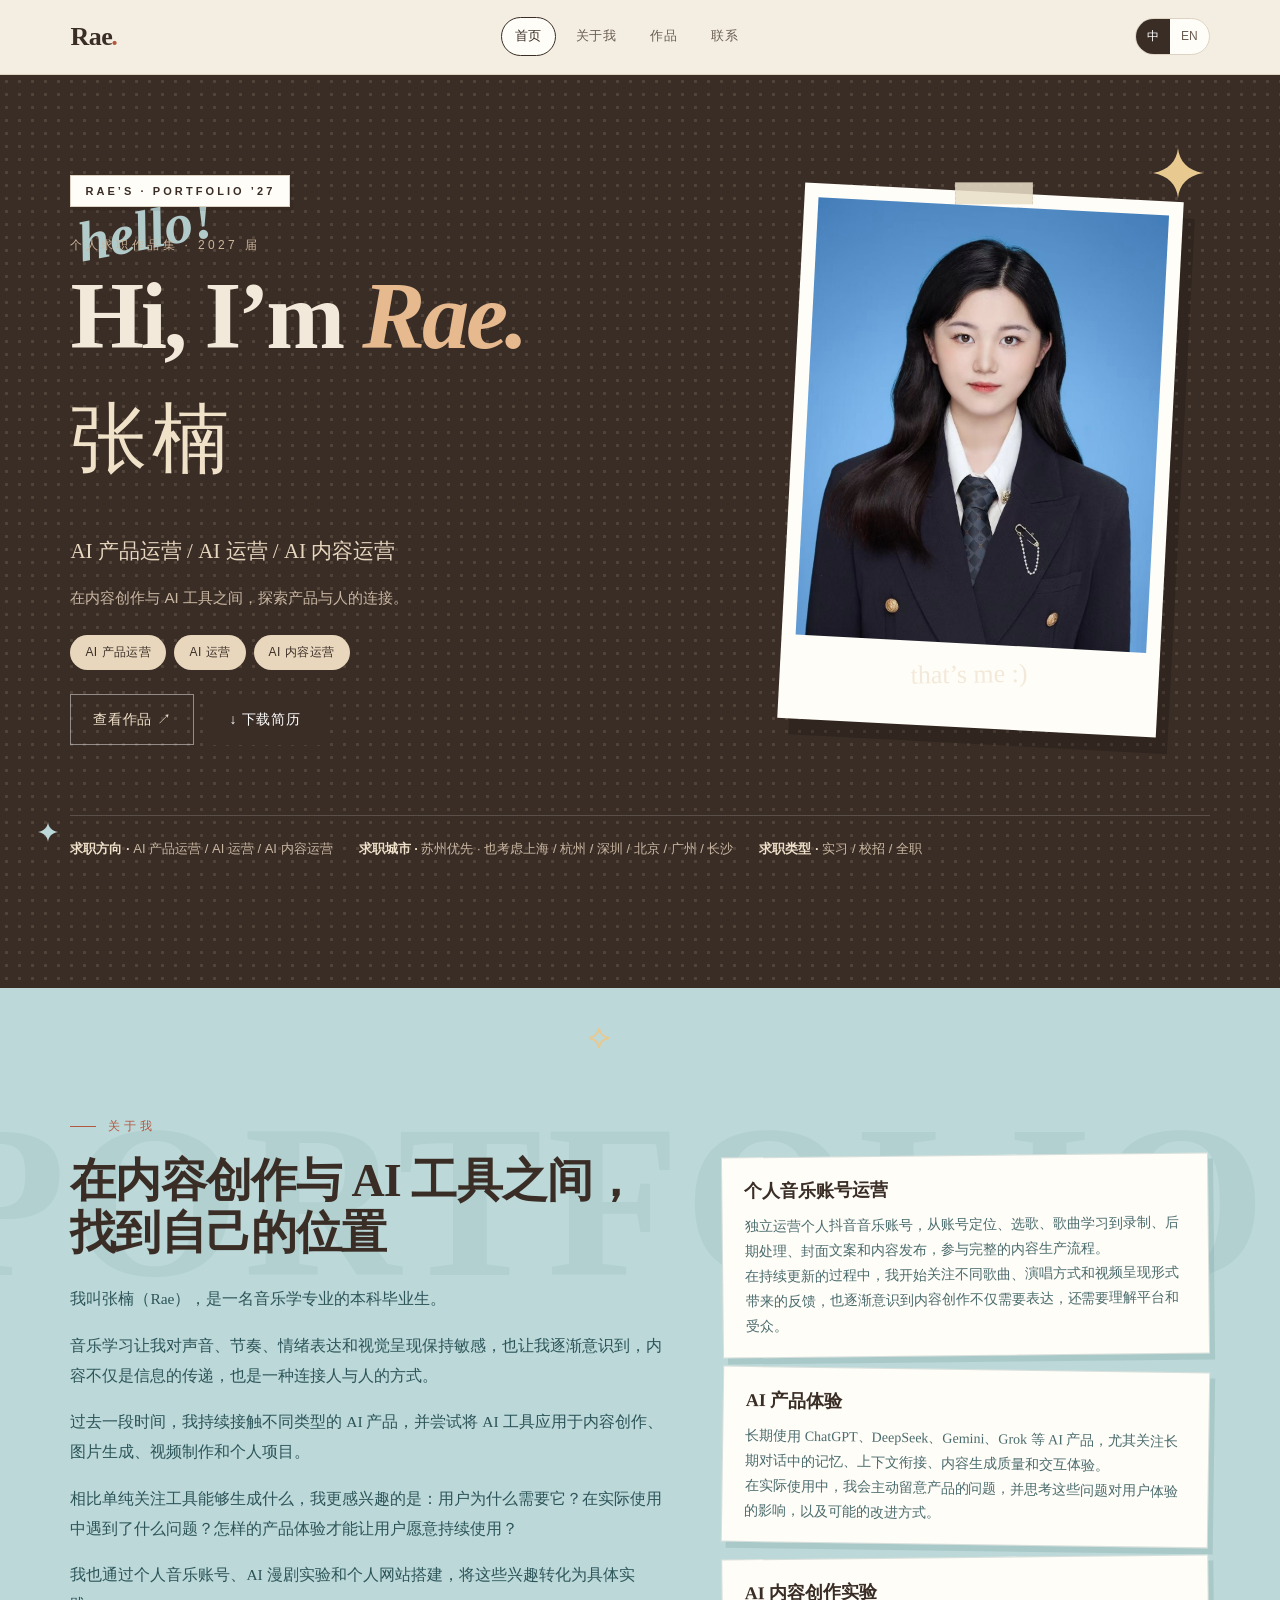
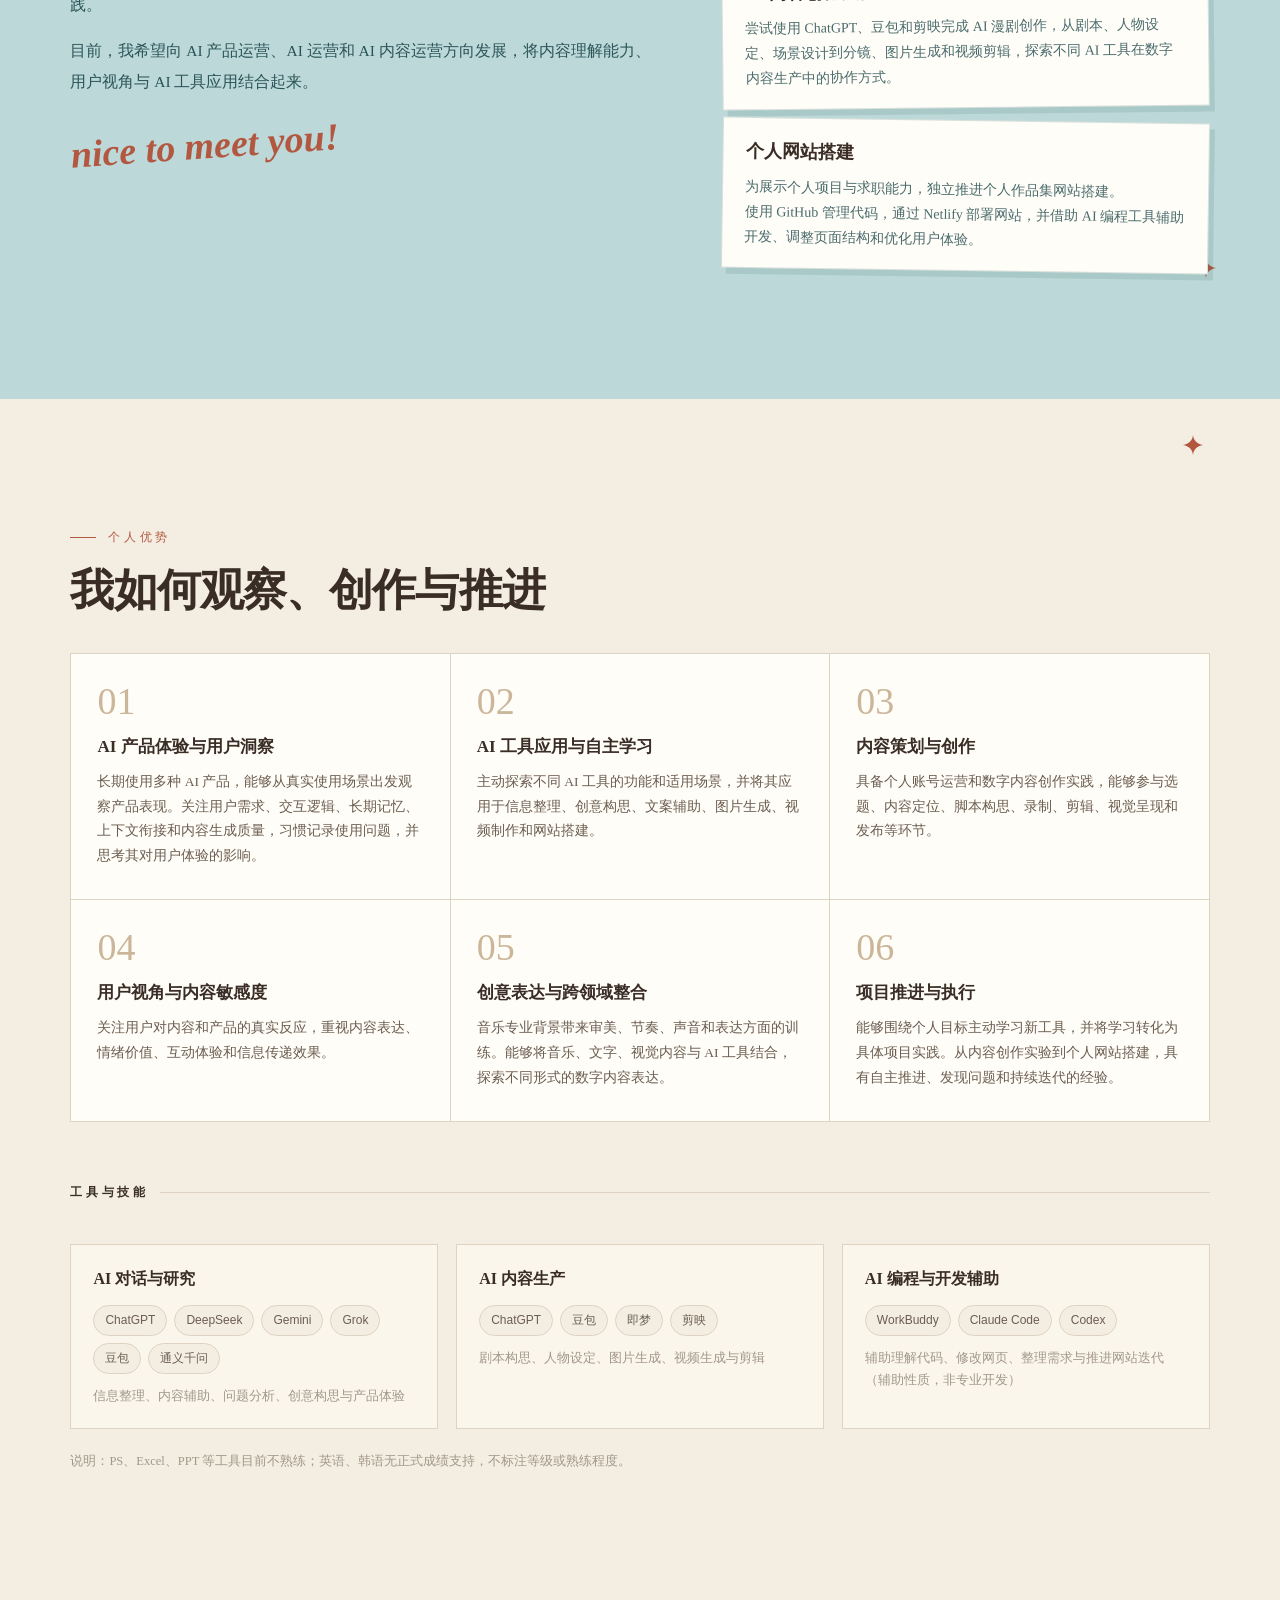
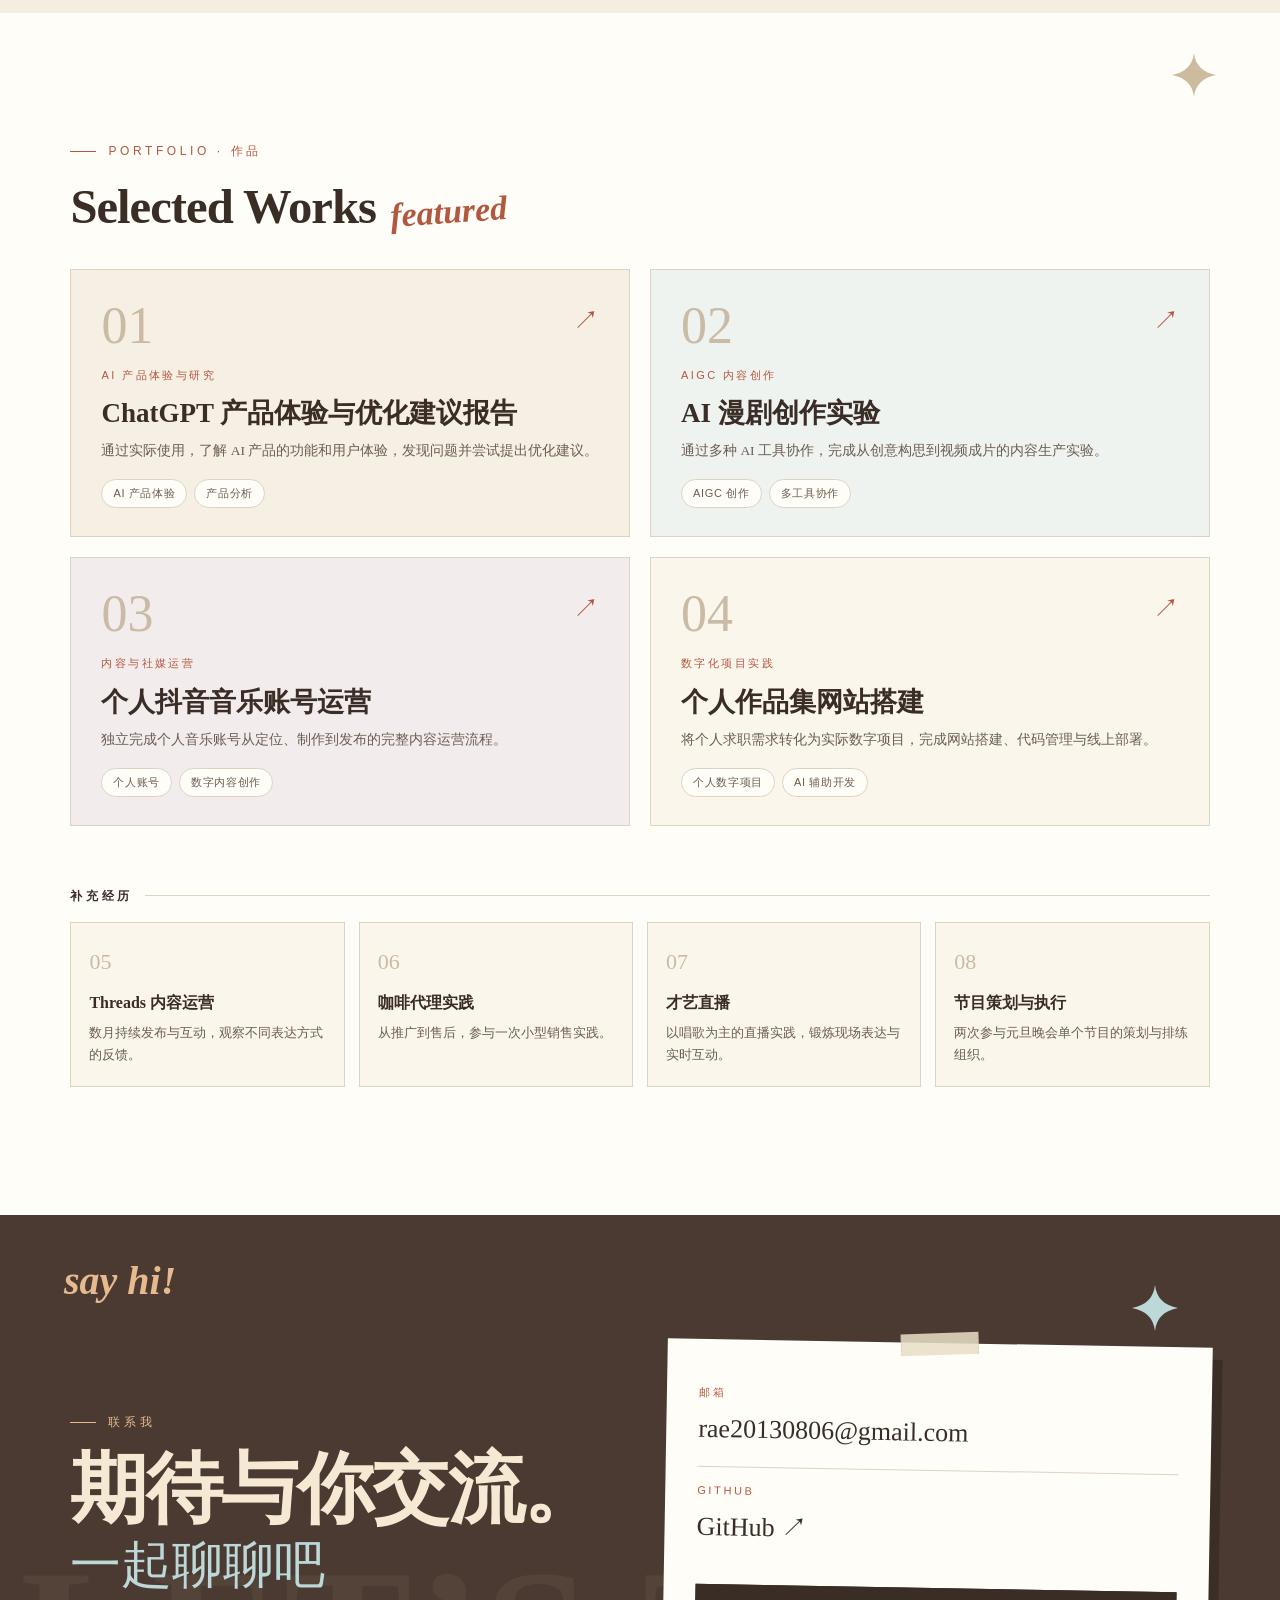
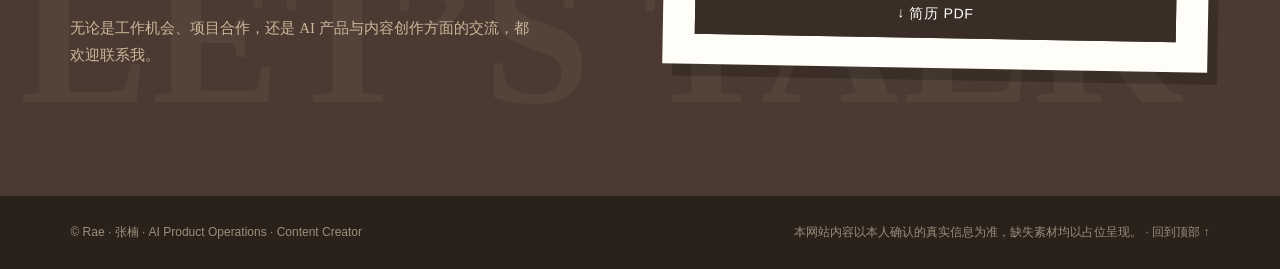
==== commit 2fb127da: "Add files via upload" ====
--- a/index.html
+++ b/index.html
@@ -1,829 +1,318 @@
 <!DOCTYPE html>
 <html lang="zh-CN">
 <head>
-  <meta charset="UTF-8" />
-  <meta name="viewport" content="width=device-width, initial-scale=1.0, viewport-fit=cover" />
-  <meta name="theme-color" content="#f6f3ec" />
-  <meta name="description" content="张楠（Rae）个人求职作品集：AI 产品运营 / AI 运营 / AI 内容运营方向，涵盖 AI 产品体验分析、AIGC 内容创作、内容与社媒运营及个人项目实践。" />
-  <title>Rae 张楠 — AI Product Operations｜个人求职作品集</title>
-  <link rel="preconnect" href="https://fonts.googleapis.com" />
-  <link rel="preconnect" href="https://fonts.gstatic.com" crossorigin />
-  <link href="https://fonts.googleapis.com/css2?family=DM+Sans:wght@400;500;600;700&family=Noto+Sans+SC:wght@400;500;600;700&family=Playfair+Display:ital,wght@0,500;0,600;1,500&display=swap" rel="stylesheet" />
-  <style>
-/* ==========================================================================
-   Rae Portfolio — Minimalist Editorial
-   暖白 / 米色主调，衬线标题，网格与留白，移动优先
-   ========================================================================== */
-
-:root {
-  --bg: #f6f3ec;
-  --bg-alt: #efeae0;
-  --paper: #fffdf8;
-  --ink: #1c1a17;
-  --ink-soft: #6f6a61;
-  --ink-faint: #9a948a;
-  --line: #d8d2c5;
-  --line-strong: #bdb5a6;
-  --accent: #8a6f4e;
-  --accent-soft: #e7ddcd;
-  --placeholder-bg: #e9e3d8;
-
-  --font-serif: "Playfair Display", "Songti SC", "STSong", "SimSun", Georgia, serif;
-  --font-sans: "DM Sans", "Noto Sans SC", -apple-system, BlinkMacSystemFont, "Segoe UI", sans-serif;
-
-  --wrap: 1120px;
-  --pad: clamp(20px, 5vw, 64px);
-  --section-y: clamp(64px, 10vw, 120px);
-  --radius: 2px;
+<meta charset="UTF-8" />
+<meta name="viewport" content="width=device-width, initial-scale=1.0, viewport-fit=cover" />
+<meta name="theme-color" content="#3a2d26" />
+<meta name="description" content="Rae 张楠 — AI 产品运营 / 内容创作个人求职作品集" />
+<link rel="icon" href="data:image/svg+xml,%3Csvg xmlns='http://www.w3.org/2000/svg' viewBox='0 0 64 64'%3E%3Crect width='64' height='64' fill='%233a2d26'/%3E%3Ctext x='32' y='45' font-family='Georgia' font-size='40' fill='%23e8c98f' text-anchor='middle' font-style='italic'%3ER%3C/text%3E%3C/svg%3E">
+<title>Rae 张楠 — AI Product Operations｜个人求职作品集</title>
+<style>
+/* ============ Fonts (self-hosted subsets) ============ */
+@font-face{font-family:'Playfair';src:url('fonts/playfair.woff2') format('woff2');font-weight:400 700;font-style:normal;font-display:swap}
+@font-face{font-family:'Playfair';src:url('fonts/playfair-italic.woff2') format('woff2');font-weight:400 700;font-style:italic;font-display:swap}
+@font-face{font-family:'Caveat';src:url('fonts/caveat.woff2') format('woff2');font-weight:400 700;font-display:swap}
+@font-face{font-family:'DM Sans';src:url('fonts/dmsans.woff2') format('woff2');font-weight:400 700;font-display:swap}
+@font-face{font-family:'MaShan';src:url('fonts/mashan.woff2') format('woff2');font-display:swap}
+@font-face{font-family:'ZCOOL';src:url('fonts/zcool.woff2') format('woff2');font-display:swap}
+
+:root{
+  --brown:#3a2d26; --brown2:#4a3a31; --brown-ink:#2a211b;
+  --mint:#bcd8d8; --mint-ink:#27595e;
+  --cream:#f4eee2; --paper:#fffdf7; --paper2:#fbf6ec;
+  --ink:#241d17; --soft:#6b5d51; --faint:#a29789;
+  --line:#ded3c2; --accent:#b35840;
+  --serif:'Playfair',Georgia,'Songti SC','STSong',serif;
+  --brush:'MaShan','STKaiti','KaiTi',cursive;
+  --zh:'ZCOOL','Songti SC','STSong',serif;
+  --script:'Caveat','Segoe Script',cursive;
+  --sans:'DM Sans','PingFang SC','Microsoft YaHei',sans-serif;
+  --pad:clamp(20px,5.5vw,80px);
 }
-
-*, *::before, *::after { box-sizing: border-box; }
-html { scroll-behavior: smooth; -webkit-text-size-adjust: 100%; }
-body {
-  margin: 0;
-  background: var(--bg);
-  color: var(--ink);
-  font-family: var(--font-sans);
-  font-size: 16px;
-  line-height: 1.75;
-  -webkit-font-smoothing: antialiased;
-  text-rendering: optimizeLegibility;
+*,*::before,*::after{box-sizing:border-box}
+html{scroll-behavior:smooth;-webkit-text-size-adjust:100%}
+body{margin:0;background:var(--cream);color:var(--ink);font-family:var(--sans);font-size:16px;line-height:1.75;-webkit-font-smoothing:antialiased}
+img{max-width:100%;display:block}
+a{color:inherit;text-decoration:none}
+button{font:inherit;cursor:pointer}
+::selection{background:var(--mint);color:var(--brown)}
+.skip{position:absolute;left:-9999px;top:0;background:var(--brown);color:#fff;padding:10px 16px;z-index:999}
+.skip:focus{left:12px;top:12px}
+
+/* ---- reusable doodles & stickers ---- */
+.star{position:absolute;width:34px;height:34px;color:#e8c98f;pointer-events:none}
+.star--sm{width:20px;height:20px}
+.star--line{fill:none;stroke:currentColor;stroke-width:2.2}
+.script{font-family:var(--script);font-weight:600;font-style:italic;line-height:1}
+.sticker{display:inline-block;background:var(--paper);border:1px solid var(--line);box-shadow:3px 4px 0 rgba(0,0,0,.07);padding:8px 14px;font:600 11px/1.3 var(--sans);letter-spacing:.28em;text-transform:uppercase;color:var(--brown)}
+.halftone{position:absolute;inset:0;background-image:radial-gradient(currentColor 1.4px,transparent 1.5px);background-size:13px 13px;opacity:.14;pointer-events:none}
+.tape{position:absolute;top:-10px;left:50%;transform:translateX(-50%) rotate(-3deg);width:78px;height:22px;background:rgba(233,222,199,.85);border-left:1px dashed rgba(0,0,0,.08);border-right:1px dashed rgba(0,0,0,.08)}
+
+/* ---- header ---- */
+#hdr{position:sticky;top:0;z-index:50;display:flex;align-items:center;justify-content:space-between;gap:18px;padding:14px var(--pad);background:rgba(244,238,226,.93);backdrop-filter:blur(10px);border-bottom:1px solid var(--line)}
+.brand{font-family:var(--serif);font-size:26px;font-weight:700;letter-spacing:-.02em;color:var(--brown)}
+.brand i{color:var(--accent)}
+.nav{display:flex;align-items:center;gap:6px;flex-wrap:wrap}
+.nav a{padding:7px 13px;border:1px solid transparent;border-radius:999px;font-size:13px;letter-spacing:.04em;color:var(--soft);transition:.2s}
+.nav a:hover,.nav a.is-active{border-color:var(--brown);color:var(--brown);background:var(--paper)}
+.lang{display:flex;border:1px solid var(--line);border-radius:999px;overflow:hidden;background:var(--paper)}
+.lang button{border:0;background:transparent;padding:7px 11px;font-size:12px;color:var(--soft)}
+.lang button.is-active{background:var(--brown);color:#fff}
+
+/* ---- generic section ---- */
+.sec{position:relative;overflow:hidden;padding:clamp(70px,10vw,130px) var(--pad)}
+.wrap{max-width:1180px;margin:0 auto;position:relative;z-index:2}
+.eyebrow{display:flex;align-items:center;gap:12px;font-size:12px;letter-spacing:.3em;text-transform:uppercase;color:var(--accent);margin:0 0 18px}
+.eyebrow::before{content:'';width:26px;height:1px;background:currentColor}
+.h-serif{font-family:var(--serif);font-weight:600;letter-spacing:-.02em;line-height:1.12;margin:0}
+.h-brush{font-family:var(--brush);font-weight:400;line-height:1.1}
+.watermark{position:absolute;font-family:var(--serif);font-weight:700;letter-spacing:.02em;white-space:nowrap;pointer-events:none;user-select:none;opacity:.06}
+
+/* ---- hero ---- */
+.hero{background:var(--brown);color:#f3e9da;padding-top:clamp(60px,8vw,100px)}
+.hero .halftone{color:#e9d3b3}
+.hero-inner{display:grid;grid-template-columns:1.15fr .85fr;gap:60px;align-items:center}
+.hero-kicker{font-size:12px;letter-spacing:.28em;text-transform:uppercase;color:#cbb69a;margin:28px 0 14px}
+.hero h1{margin:0;font-family:var(--serif);font-size:clamp(50px,7.4vw,104px);font-weight:600;line-height:.98;letter-spacing:-.035em}
+.hero h1 em{font-style:italic;color:#e6b98f}
+.hero .cn-name{font-family:var(--brush);font-size:clamp(42px,6vw,82px);color:#f0e2c9;margin-top:10px;letter-spacing:.06em}
+.hero .script.hero-scribble{position:absolute;top:14%;left:6%;font-size:clamp(34px,4.4vw,64px);color:#bcd8d8;transform:rotate(-11deg);opacity:.92}
+.hero-role{margin:26px 0 8px;font-size:clamp(16px,1.7vw,21px);color:#e8d7bf;font-family:var(--zh)}
+.hero-tag{max-width:540px;color:#c9b7a2;font-size:15px;white-space:pre-line}
+.chips{display:flex;flex-wrap:wrap;gap:8px;margin:24px 0}
+.chip{display:inline-block;border:1px solid rgba(255,255,255,.28);border-radius:999px;padding:6px 14px;font-size:12px;letter-spacing:.04em}
+.chip--fill{background:#e8d7bd;color:var(--brown);border-color:transparent}
+.btns{display:flex;gap:12px;flex-wrap:wrap;margin-top:8px}
+.btn{display:inline-flex;align-items:center;gap:9px;border:1px solid var(--brown);background:var(--brown);color:#fff;padding:12px 22px;font-size:14px;letter-spacing:.05em;transition:.2s}
+.btn:hover{transform:translateY(-2px)}
+.btn--ghost{background:transparent;color:#f0e2c9;border-color:rgba(255,255,255,.45)}
+.photo-card{position:relative;background:var(--paper);padding:14px 14px 30px;box-shadow:12px 16px 0 rgba(0,0,0,.18);transform:rotate(3deg)}
+.photo-card img{width:100%;aspect-ratio:4/5;object-fit:cover;filter:grayscale(.12)}
+.photo-card figcaption{font-family:var(--script);font-size:26px;color:var(--blue);text-align:center;margin-top:8px;transform:rotate(-4deg)}
+.hero-meta{display:flex;flex-wrap:wrap;gap:12px 26px;margin-top:70px;padding-top:22px;border-top:1px solid rgba(255,255,255,.16);font-size:13px;color:#c9b7a2}
+.hero-meta b{color:#efe0c9;font-weight:600}
+
+/* ---- about ---- */
+.about{background:var(--mint);color:var(--mint-ink)}
+.about .watermark{color:var(--mint-ink);font-size:clamp(90px,17vw,230px);top:24px;right:10px}
+.about-grid{display:grid;grid-template-columns:1.1fr .9fr;gap:56px}
+.about .h-serif{font-size:clamp(30px,3.6vw,50px);color:var(--brown)}
+.about .intro p{margin:0 0 16px;font-family:var(--zh);font-size:15.5px;line-height:1.95;color:#2c5559}
+.exp-list{display:grid;gap:12px}
+.exp{position:relative;background:var(--paper);border:1px solid rgba(39,89,94,.18);padding:18px 22px;box-shadow:5px 6px 0 rgba(39,89,94,.12);transform:rotate(-.6deg)}
+.exp:nth-child(even){transform:rotate(.8deg)}
+.exp h4{margin:0 0 6px;font-family:var(--serif);font-size:18px;color:var(--brown)}
+.exp p{margin:0;font-family:var(--zh);font-size:14px;line-height:1.8;color:#4a6b6d}
+
+/* ---- strengths (简洁明了) ---- */
+.strengths{background:var(--cream)}
+.strengths .h-serif{font-size:clamp(28px,3.4vw,46px);color:var(--brown)}
+.strength-grid{display:grid;grid-template-columns:repeat(3,1fr);gap:1px;background:var(--line);border:1px solid var(--line);margin-top:38px}
+.strength{background:var(--paper);padding:28px 26px 30px;min-height:168px}
+.strength .no{font-family:var(--serif);font-size:38px;color:#cbb69a;line-height:1}
+.strength h4{margin:12px 0 8px;font-family:var(--zh);font-size:17px;color:var(--brown)}
+.strength p{margin:0;font-family:var(--zh);font-size:13.5px;line-height:1.85;color:var(--soft)}
+.skills-strip{margin-top:46px;display:grid;grid-template-columns:repeat(3,1fr);gap:18px}
+.skill-group{background:var(--paper2);border:1px solid var(--line);padding:20px 22px}
+.skill-group h5{margin:0 0 12px;font-family:var(--serif);font-size:16px;color:var(--brown)}
+.skill-group .tags{display:flex;flex-wrap:wrap;gap:7px}
+.skill-group .tags span{background:var(--cream);border:1px solid var(--line);border-radius:999px;padding:4px 11px;font-size:12px;color:var(--soft)}
+.skill-group p{margin:12px 0 0;font-family:var(--zh);font-size:12.5px;color:var(--faint)}
+.note-line{margin-top:22px;font-family:var(--zh);font-size:12.5px;color:var(--faint)}
+
+/* ---- portfolio ---- */
+.portfolio{background:var(--paper);color:var(--ink)}
+.portfolio .h-serif{font-size:clamp(30px,3.8vw,52px);color:var(--brown)}
+.subhead{display:flex;align-items:baseline;gap:14px;margin:0 0 8px}
+.subhead .script{font-size:34px;color:var(--accent);transform:rotate(-4deg)}
+.pcards{display:grid;grid-template-columns:repeat(2,1fr);gap:20px;margin-top:34px}
+.pcard{position:relative;display:block;background:var(--paper2);border:1px solid var(--line);padding:30px 30px 28px;min-height:230px;transition:.25s;overflow:hidden}
+.pcard:nth-child(4n+1){background:#f6efe3}
+.pcard:nth-child(4n+2){background:#eef3f0}
+.pcard:nth-child(4n+3){background:#f3ecec}
+.pcard:hover{transform:translateY(-5px) rotate(-.4deg);box-shadow:9px 12px 0 rgba(58,45,38,.12)}
+.pcard .pno{font-family:var(--serif);font-size:52px;line-height:1;color:#c9bba6}
+.pcard .arrow{position:absolute;top:28px;right:30px;font-size:26px;color:var(--accent)}
+.pcard .pcat{font-size:11px;letter-spacing:.22em;text-transform:uppercase;color:var(--accent);margin-top:14px}
+.pcard h3{margin:10px 0 8px;font-family:var(--zh);font-size:clamp(20px,2.2vw,27px);color:var(--brown);line-height:1.35}
+.pcard .psub{font-family:var(--zh);font-size:13.5px;color:var(--soft);margin:0 0 16px}
+.badges{display:flex;flex-wrap:wrap;gap:7px}
+.badges span{font-size:11px;letter-spacing:.06em;border:1px solid var(--line);border-radius:999px;padding:4px 11px;color:var(--soft);background:var(--paper)}
+.mini-label{margin:64px 0 20px;font:600 12px/1 var(--sans);letter-spacing:.3em;text-transform:uppercase;color:var(--brown);display:flex;align-items:center;gap:12px}
+.mini-label::after{content:'';flex:1;height:1px;background:var(--line)}
+.minicards{display:grid;grid-template-columns:repeat(4,1fr);gap:14px}
+.minicard{background:var(--paper2);border:1px solid var(--line);padding:20px 18px;min-height:132px;transition:.2s}
+.minicard:hover{transform:translateY(-3px);box-shadow:5px 7px 0 rgba(58,45,38,.1)}
+.minicard .no{font-family:var(--serif);font-size:22px;color:#c9bba6}
+.minicard h4{margin:8px 0 6px;font-family:var(--zh);font-size:16px;color:var(--brown)}
+.minicard p{margin:0;font-family:var(--zh);font-size:12.5px;line-height:1.7;color:var(--soft)}
+
+/* ---- contact ---- */
+.contact{background:var(--brown2);color:#f1e5d3}
+.contact .watermark{color:#f1e5d3;font-size:clamp(80px,15vw,200px);bottom:-10px;left:20px;opacity:.05}
+.contact-grid{display:grid;grid-template-columns:1fr 1fr;gap:50px;align-items:end}
+.contact .h-serif{font-size:clamp(42px,6vw,82px);color:#f6e9d3;line-height:1.02}
+.contact .h-brush{font-family:var(--brush);font-size:clamp(30px,4vw,52px);color:#bcd8d8;margin-top:8px}
+.contact .intro{color:#cbb69a;font-family:var(--zh);font-size:15px;max-width:460px;margin:22px 0 0}
+.contact-box{position:relative;background:var(--paper);color:var(--brown);padding:30px 32px;box-shadow:10px 12px 0 rgba(0,0,0,.2);transform:rotate(1deg)}
+.contact-box .row{padding:14px 0;border-bottom:1px solid var(--line)}
+.contact-box .row:last-of-type{border-bottom:0}
+.contact-box .lab{font-size:11px;letter-spacing:.24em;text-transform:uppercase;color:var(--accent)}
+.contact-box .val{font-family:var(--serif);font-size:clamp(18px,2.2vw,26px);margin-top:4px;word-break:break-word;display:block}
+a.val:hover{color:var(--accent)}
+.contact-box .btn{margin-top:20px;width:100%;justify-content:center}
+#ftr{background:var(--brown-ink);color:#9d8d7b;padding:26px var(--pad);display:flex;flex-wrap:wrap;gap:14px;justify-content:space-between;font-size:12px}
+#ftr a{color:#d9c7ae}
+
+/* toast */
+#toast{position:fixed;left:50%;bottom:26px;transform:translate(-50%,20px);background:var(--brown);color:#fff;padding:12px 22px;font-size:13px;opacity:0;pointer-events:none;transition:.25s;z-index:99;box-shadow:0 6px 24px rgba(0,0,0,.2)}
+#toast.is-show{opacity:1;transform:translate(-50%,0)}
+
+@media(max-width:900px){
+  .hero-inner,.about-grid,.contact-grid{grid-template-columns:1fr;gap:40px}
+  .hero .script.hero-scribble{top:6%;left:auto;right:4%}
+  .photo-card{max-width:340px}
+  .strength-grid,.skills-strip{grid-template-columns:1fr 1fr}
+  .pcards{grid-template-columns:1fr}
+  .minicards{grid-template-columns:1fr 1fr}
 }
-img, video { max-width: 100%; display: block; }
-a { color: inherit; text-decoration: none; }
-button { font: inherit; cursor: pointer; }
-:focus-visible { outline: 2px solid var(--accent); outline-offset: 3px; }
-
-.skip-link { position: absolute; left: -9999px; top: 0; background: var(--ink); color: #fff; padding: 10px 16px; z-index: 1000; }
-.skip-link:focus { left: 12px; top: 12px; }
-.noscript { margin: 20px; padding: 16px 20px; background: #fff3d6; border: 1px solid #e0c98a; color: #5a4410; }
-
-.toast {
-  position: fixed; left: 50%; bottom: 28px; transform: translate(-50%, 20px);
-  background: var(--ink); color: #fff; padding: 14px 20px; border-radius: var(--radius);
-  font-size: 14px; line-height: 1.6; max-width: min(520px, 90vw); z-index: 300;
-  opacity: 0; pointer-events: none; transition: opacity .25s ease, transform .25s ease;
-  box-shadow: 0 10px 30px rgba(0,0,0,.2);
+@media(max-width:560px){
+  .nav a{padding:6px 9px;font-size:12px}
+  .strength-grid,.skills-strip,.minicards{grid-template-columns:1fr}
+  .hero-meta{gap:14px 22px}
+  .contact-box{padding:24px 22px}
 }
-.toast.is-show { opacity: 1; transform: translate(-50%, 0); }
-
-/* ---------- 布局 / 排版 ---------- */
-.wrap { width: 100%; max-width: var(--wrap); margin-inline: auto; padding-inline: var(--pad); }
-.section { padding-block: var(--section-y); scroll-margin-top: 72px; }
-.section--alt { background: var(--bg-alt); }
-.eyebrow { font-size: 12px; font-weight: 600; letter-spacing: 0.22em; text-transform: uppercase; color: var(--accent); margin: 0 0 18px; }
-.section-title { font-family: var(--font-serif); font-weight: 500; font-size: clamp(28px, 5vw, 50px); line-height: 1.18; letter-spacing: -0.01em; margin: 0 0 28px; }
-.lead { font-size: clamp(16px, 2.2vw, 19px); line-height: 1.85; color: var(--ink-soft); max-width: 62ch; margin: 0 0 32px; }
-.chip { display: inline-block; font-size: 12px; letter-spacing: 0.04em; padding: 5px 11px; border: 1px solid var(--line-strong); border-radius: 999px; color: var(--ink-soft); background: transparent; white-space: nowrap; }
-.chip--accent { border-color: var(--accent); color: var(--accent); }
-.chip-row { display: flex; flex-wrap: wrap; gap: 8px; }
-
-.btn { display: inline-flex; align-items: center; justify-content: center; gap: 8px; min-height: 46px; padding: 0 22px; border-radius: var(--radius); font-size: 14px; font-weight: 600; letter-spacing: 0.02em; border: 1px solid var(--ink); transition: background .2s ease, color .2s ease, transform .2s ease, border-color .2s ease; }
-.btn:hover { transform: translateY(-2px); }
-.btn--solid { background: var(--ink); color: #fff; }
-.btn--solid:hover { background: var(--accent); border-color: var(--accent); }
-.btn--ghost { background: transparent; color: var(--ink); }
-.btn--ghost:hover { background: var(--ink); color: #fff; }
-.btn--sm { min-height: 40px; padding: 0 16px; font-size: 13px; }
-.btn-row { display: flex; flex-wrap: wrap; gap: 12px; }
-
-/* ---------- 导航 ---------- */
-.site-header { position: sticky; top: 0; z-index: 100; background: rgba(246, 243, 236, .94); backdrop-filter: saturate(150%) blur(12px); -webkit-backdrop-filter: saturate(150%) blur(12px); border-bottom: 1px solid var(--line); }
-.header-inner { display: flex; align-items: center; justify-content: space-between; min-height: 64px; gap: 16px; }
-.brand { display: flex; align-items: baseline; gap: 10px; font-family: var(--font-serif); font-size: 19px; font-weight: 600; letter-spacing: .01em; white-space: nowrap; }
-.brand small { font-family: var(--font-sans); font-size: 10px; font-weight: 500; letter-spacing: .16em; text-transform: uppercase; color: var(--ink-faint); }
-.nav { display: flex; align-items: center; gap: clamp(10px, 1.8vw, 24px); flex-wrap: wrap; }
-.nav a { font-size: 13px; color: var(--ink-soft); position: relative; padding-block: 6px; white-space: nowrap; }
-.nav a::after { content: ""; position: absolute; left: 0; bottom: 0; width: 0; height: 1px; background: var(--ink); transition: width .25s ease; }
-.nav a:hover, .nav a.is-active { color: var(--ink); }
-.nav a:hover::after, .nav a.is-active::after { width: 100%; }
-.header-tools { display: flex; align-items: center; gap: 12px; }
-.lang-toggle { display: inline-flex; align-items: center; border: 1px solid var(--line-strong); border-radius: 999px; overflow: hidden; }
-.lang-toggle button { border: 0; background: transparent; color: var(--ink-soft); font-size: 12px; font-weight: 600; letter-spacing: .06em; padding: 6px 11px; line-height: 1; }
-.lang-toggle button.is-active { background: var(--ink); color: #fff; }
-.menu-toggle { display: none; border: 1px solid var(--line-strong); background: transparent; border-radius: var(--radius); width: 40px; height: 36px; align-items: center; justify-content: center; flex-direction: column; gap: 5px; }
-.menu-toggle span { width: 18px; height: 1.5px; background: var(--ink); display: block; }
-
-/* ---------- Hero（照片大幅缩小） ---------- */
-.hero { padding-top: clamp(44px, 8vw, 96px); }
-.hero-grid { display: grid; grid-template-columns: 1fr auto; gap: clamp(28px, 5vw, 64px); align-items: center; }
-.hero-copy { min-width: 0; }
-.hero-name { font-family: var(--font-serif); font-size: clamp(48px, 10vw, 92px); line-height: .98; font-weight: 500; letter-spacing: -.02em; margin: 0; }
-.hero-name .en { display: block; font-style: italic; color: var(--accent); font-size: .5em; margin-top: 4px; }
-.hero-tagline { font-family: var(--font-serif); font-style: italic; font-size: clamp(17px, 2.6vw, 23px); line-height: 1.5; color: var(--accent); margin: 18px 0 6px; max-width: 22ch; }
-.hero-role { font-size: clamp(13px, 2.4vw, 18px); letter-spacing: .04em; color: var(--ink); font-weight: 600; margin: 0 0 22px; }
-.hero-seeking { margin-bottom: 18px; }
-.hero-seeking__label { display: block; font-size: 12px; letter-spacing: .14em; text-transform: uppercase; color: var(--ink-faint); margin-bottom: 8px; }
-.hero-intro { color: var(--ink-soft); font-size: clamp(15px, 2.1vw, 18px); line-height: 1.8; max-width: 58ch; margin: 0 0 22px; }
-.hero-meta { display: grid; gap: 6px; margin: 0 0 26px; font-size: 13px; color: var(--ink-soft); }
-.hero-meta strong { color: var(--ink); font-weight: 600; }
-.photo-frame {
-  position: relative;
-  width: clamp(120px, 16vw, 176px);
-  aspect-ratio: 3 / 4;
-  border: 1px solid var(--line-strong);
-  background: repeating-linear-gradient(45deg, transparent, transparent 10px, rgba(0,0,0,.018) 10px, rgba(0,0,0,.018) 11px), var(--placeholder-bg);
-  border-radius: var(--radius);
-  display: flex; flex-direction: column; align-items: center; justify-content: center;
-  text-align: center; padding: 12px; overflow: hidden; flex-shrink: 0;
-}
-.photo-frame img { width: 100%; height: 100%; object-fit: cover; position: absolute; inset: 0; }
-.photo-frame__icon { font-family: var(--font-serif); font-style: italic; font-size: 40px; color: var(--line-strong); line-height: 1; }
-.photo-frame__text { font-size: 11px; color: var(--ink-soft); margin-top: 10px; }
-.photo-frame__hint { font-size: 10px; color: var(--ink-faint); margin-top: 4px; }
-
-/* ---------- About ---------- */
-.about-grid-main { display: grid; gap: 30px; max-width: 820px; }
-.about-block { padding-left: 22px; border-left: 2px solid var(--line-strong); }
-.about-block__tag { font-size: 13px; font-weight: 600; letter-spacing: .06em; color: var(--accent); margin: 0 0 12px; }
-.about-block p { margin: 0 0 14px; color: var(--ink-soft); font-size: 16px; line-height: 1.9; }
-.about-block p:last-child { margin-bottom: 0; }
-
-/* ---------- Competencies ---------- */
-.comp-grid { display: grid; grid-template-columns: repeat(2, minmax(0, 1fr)); gap: 1px; background: var(--line); border: 1px solid var(--line); }
-.comp-card { display: grid; grid-template-columns: 40px 1fr; gap: 16px; background: var(--paper); padding: 26px; }
-.comp-card__no { font-family: var(--font-serif); font-style: italic; font-size: 22px; color: var(--accent); line-height: 1.2; }
-.comp-card__body h3 { font-size: 18px; font-weight: 600; margin: 0 0 10px; }
-.comp-card__body p { margin: 0 0 10px; font-size: 14px; line-height: 1.75; color: var(--ink-soft); }
-.comp-card__detail { color: var(--ink-soft); }
-.comp-card__note { font-size: 12px !important; color: var(--ink-faint) !important; border-left: 2px solid var(--line-strong); padding-left: 10px; }
-
-/* ---------- Skills ---------- */
-.skill-grid { display: grid; grid-template-columns: repeat(2, minmax(0, 1fr)); gap: clamp(18px, 3vw, 30px); }
-.skill-group { border-top: 1px solid var(--line-strong); padding-top: 18px; }
-.skill-group h3 { font-size: 17px; font-weight: 600; margin: 0 0 14px; }
-.skill-group__usage { font-size: 13px; line-height: 1.7; color: var(--ink-soft); margin: 14px 0 0; }
-.skill-note { margin-top: 30px; font-size: 13px; color: var(--ink-faint); border-left: 2px solid var(--line-strong); padding-left: 14px; }
-
-/* ---------- Resume ---------- */
-.resume-note { font-size: 13px; color: var(--ink-soft); max-width: 56ch; }
-.resume-block { margin-top: 40px; }
-.resume-block h3 { font-size: 13px; letter-spacing: .18em; text-transform: uppercase; color: var(--accent); margin: 0 0 16px; padding-bottom: 12px; border-bottom: 1px solid var(--line-strong); font-weight: 600; }
-.resume-item { display: grid; grid-template-columns: 1fr auto; gap: 6px 24px; padding: 16px 0; border-bottom: 1px solid var(--line); }
-.resume-item__title { font-size: 16px; font-weight: 600; margin: 0; }
-.resume-item__sub { font-size: 13px; color: var(--accent); margin-top: 2px; }
-.resume-item__time { font-size: 12px; color: var(--ink-faint); text-align: right; white-space: nowrap; }
-.resume-item__desc { grid-column: 1 / -1; font-size: 13px; color: var(--ink-soft); margin-top: 4px; }
-
-/* ---------- 项目卡片 ---------- */
-.project-grid { display: grid; grid-template-columns: repeat(2, minmax(0, 1fr)); gap: clamp(18px, 3vw, 28px); }
-.project-card { display: flex; flex-direction: column; background: var(--paper); border: 1px solid var(--line); border-radius: var(--radius); padding: 24px; transition: transform .25s ease, box-shadow .25s ease, border-color .25s ease; }
-.project-card:hover { transform: translateY(-4px); box-shadow: 0 14px 34px rgba(28,26,23,.08); border-color: var(--line-strong); }
-.project-card__top { display: flex; justify-content: space-between; align-items: center; gap: 10px; margin-bottom: 16px; }
-.project-card__no { font-family: var(--font-serif); font-style: italic; color: var(--accent); font-size: 15px; }
-.project-card__thumb { aspect-ratio: 16 / 9; background: repeating-linear-gradient(45deg, transparent, transparent 9px, rgba(0,0,0,.018) 9px, rgba(0,0,0,.018) 10px), var(--placeholder-bg); border: 1px solid var(--line); display: flex; align-items: center; justify-content: center; color: var(--ink-faint); font-size: 12px; letter-spacing: .04em; margin-bottom: 16px; overflow: hidden; }
-.project-card__thumb img { width: 100%; height: 100%; object-fit: cover; }
-.project-card__title { font-family: var(--font-serif); font-size: clamp(20px, 2.8vw, 26px); font-weight: 500; line-height: 1.25; margin: 0 0 8px; }
-.project-card__sub { color: var(--ink-soft); font-size: 14px; margin: 0 0 14px; flex: 1; }
-.project-card__stats { display: flex; flex-wrap: wrap; gap: 6px 16px; font-size: 13px; color: var(--ink-soft); margin-bottom: 16px; }
-.project-card__stats strong { color: var(--ink); }
-.project-card__foot { display: flex; justify-content: space-between; align-items: center; gap: 12px; padding-top: 14px; border-top: 1px solid var(--line); }
-.project-card__link { font-size: 13px; font-weight: 600; color: var(--accent); display: inline-flex; align-items: center; gap: 6px; }
-.project-card__link:hover { gap: 10px; }
-
-/* ---------- Contact ---------- */
-.contact-grid { display: grid; grid-template-columns: 1fr 1fr; gap: clamp(32px, 6vw, 72px); }
-.contact-list { border-top: 1px solid var(--line-strong); }
-.contact-row { display: grid; grid-template-columns: 110px 1fr; gap: 16px; padding: 16px 0; border-bottom: 1px solid var(--line); align-items: center; }
-.contact-row__label { font-size: 13px; color: var(--ink-faint); letter-spacing: .04em; }
-.contact-row__value { font-size: 15px; word-break: break-all; }
-.contact-row__value a { border-bottom: 1px solid var(--line-strong); }
-.contact-empty { font-size: 14px; color: var(--ink-faint); }
-.privacy-note { margin-top: 24px; font-size: 13px; color: var(--ink-soft); background: var(--bg-alt); border: 1px solid var(--line); padding: 16px 18px; border-radius: var(--radius); }
-
-/* ---------- Footer ---------- */
-.site-footer { border-top: 1px solid var(--line-strong); padding: 40px 0 36px; background: var(--bg-alt); }
-.footer-inner { display: flex; justify-content: space-between; align-items: flex-end; gap: 24px; flex-wrap: wrap; }
-.footer-brand { font-family: var(--font-serif); font-size: 26px; font-weight: 500; }
-.footer-tag { font-size: 11px; letter-spacing: .14em; text-transform: uppercase; color: var(--ink-faint); margin-top: 6px; }
-.footer-note { font-size: 12px; color: var(--ink-faint); max-width: 46ch; margin-top: 12px; }
-.footer-top { font-size: 13px; color: var(--ink-soft); border: 1px solid var(--line-strong); padding: 8px 14px; border-radius: 999px; }
-.footer-top:hover { background: var(--ink); color: #fff; border-color: var(--ink); }
-
-/* ==========================================================================
-   项目详情页
-   ========================================================================== */
-.project-main { padding-bottom: var(--section-y); }
-.project-hero { padding: clamp(40px, 7vw, 80px) 0 clamp(30px, 5vw, 54px); border-bottom: 1px solid var(--line-strong); }
-.project-back { display: inline-flex; align-items: center; gap: 8px; font-size: 13px; color: var(--ink-soft); margin-bottom: 28px; }
-.project-back:hover { color: var(--accent); }
-.project-hero__cat { font-size: 12px; letter-spacing: .16em; text-transform: uppercase; color: var(--accent); margin-bottom: 16px; }
-.project-hero__title { font-family: var(--font-serif); font-size: clamp(34px, 6.5vw, 64px); line-height: 1.08; font-weight: 500; letter-spacing: -.01em; margin: 0 0 18px; }
-.project-hero__sub { font-size: clamp(16px, 2.5vw, 20px); color: var(--ink-soft); max-width: 60ch; margin: 0 0 22px; }
-.stats { display: grid; grid-template-columns: repeat(auto-fit, minmax(120px, 1fr)); gap: 1px; background: var(--line); border: 1px solid var(--line); margin: 30px 0 0; }
-.stat { background: var(--paper); padding: 20px 16px; }
-.stat__value { font-family: var(--font-serif); font-size: clamp(24px, 4vw, 36px); line-height: 1; color: var(--ink); }
-.stat__label { font-size: 12px; color: var(--ink-soft); margin-top: 8px; }
-.stats-note { font-size: 12px; color: var(--ink-faint); margin-top: 10px; }
-.disclaimer { margin-top: 28px; background: var(--accent-soft); border-left: 3px solid var(--accent); padding: 14px 18px; font-size: 14px; color: #554527; border-radius: 0 var(--radius) var(--radius) 0; }
-.project-body { padding-top: clamp(36px, 6vw, 60px); }
-.project-section { display: grid; grid-template-columns: 220px 1fr; gap: clamp(20px, 5vw, 60px); padding: 24px 0; border-bottom: 1px solid var(--line); }
-.project-section h2 { font-size: 15px; font-weight: 600; margin: 0; color: var(--ink); }
-.sec-no { color: var(--accent); font-family: var(--font-serif); font-style: italic; margin-right: 10px; }
-.project-section__body p { margin: 0 0 14px; color: var(--ink-soft); font-size: 16px; }
-.project-section__body p:last-child { margin-bottom: 0; }
-
-/* ---------- 素材（图片 / 视频） ---------- */
-.evidence { margin-top: 48px; }
-.evidence h2 { font-family: var(--font-serif); font-size: 28px; font-weight: 500; margin: 0 0 20px; }
-.evidence-grid { display: grid; grid-template-columns: repeat(2, minmax(0, 1fr)); gap: 18px; }
-.evidence-item { margin: 0; background: repeating-linear-gradient(45deg, transparent, transparent 9px, rgba(0,0,0,.018) 9px, rgba(0,0,0,.018) 10px), var(--placeholder-bg); border: 1px solid var(--line); display: flex; flex-direction: column; align-items: center; justify-content: center; color: var(--ink-faint); font-size: 13px; text-align: center; padding: 16px; min-height: 200px; border-radius: var(--radius); overflow: hidden; }
-.evidence-item img { width: 100%; height: auto; object-fit: contain; cursor: zoom-in; }
-.evidence-item video { width: 100%; height: auto; max-height: 70vh; background: #000; border-radius: var(--radius); }
-.evidence-item figcaption { font-size: 12px; color: var(--ink-soft); padding-top: 10px; text-align: left; width: 100%; }
-.evidence-note { font-size: 13px; color: var(--ink-faint); margin-top: 16px; }
-
-.project-nav { display: grid; grid-template-columns: 1fr 1fr; gap: 18px; margin-top: 60px; padding-top: 28px; border-top: 1px solid var(--line-strong); }
-.project-nav a { padding: 20px; border: 1px solid var(--line); border-radius: var(--radius); background: var(--paper); transition: border-color .2s ease, transform .2s ease; }
-.project-nav a:hover { border-color: var(--accent); transform: translateY(-3px); }
-.project-nav a.next { text-align: right; }
-.project-nav__label { font-size: 12px; color: var(--ink-faint); letter-spacing: .1em; text-transform: uppercase; }
-.project-nav__title { font-family: var(--font-serif); font-size: 18px; margin-top: 8px; }
-
-/* ---------- 灯箱 ---------- */
-.lightbox { position: fixed; inset: 0; z-index: 200; background: rgba(20,18,15,.94); display: flex; flex-direction: column; align-items: center; justify-content: center; padding: 6vh 5vw; }
-.lightbox[hidden] { display: none; }
-.lightbox__stage { max-width: 92vw; max-height: 80vh; display: flex; align-items: center; justify-content: center; }
-.lightbox__stage img { max-width: 92vw; max-height: 80vh; object-fit: contain; }
-.lightbox__caption { color: #e8e2d6; font-size: 13px; margin: 18px 0 0; text-align: center; }
-.lightbox__close { position: absolute; top: 20px; right: 24px; background: transparent; border: 0; color: #fff; font-size: 36px; line-height: 1; width: 44px; height: 44px; }
-
-/* ==========================================================================
-   v3 新增：层级强化 + About 内嵌结构 + STAR + 一句话总结
-   ========================================================================== */
-/* 三级标题统一视觉层级：二级(sub-title) > 正文 > 细项 */
-.sub-title { font-family: var(--font-serif); font-size: clamp(21px, 3.4vw, 28px); font-weight: 500; line-height: 1.3; margin: 0 0 18px; }
-
-/* About：个人介绍 / 实践经历 / 核心优势 / 工具技能 */
-.about-intro { margin: 34px 0 46px; max-width: 820px; }
-.about-intro p { margin: 0 0 16px; color: var(--ink-soft); font-size: clamp(15px, 2vw, 17px); line-height: 1.95; }
-.about-intro p:last-child { margin-bottom: 0; }
-.about-experience { margin: 46px 0 56px; }
-.exp-grid { display: grid; grid-template-columns: repeat(2, minmax(0, 1fr)); gap: 1px; background: var(--line); border: 1px solid var(--line); }
-.exp-item { background: var(--paper); padding: 24px; }
-.exp-item h4 { font-size: 15px; font-weight: 600; color: var(--accent); margin: 0 0 12px; letter-spacing: .02em; }
-.exp-item p { margin: 0 0 12px; font-size: 14px; line-height: 1.8; color: var(--ink-soft); }
-.exp-item p:last-child { margin-bottom: 0; }
-.about-competencies, .about-skills { margin-top: 64px; padding-top: 56px; border-top: 1px solid var(--line-strong); }
-.about-competencies .lead, .about-skills .lead { margin-bottom: 26px; }
-
-/* comp-card 标题改为 h4（层级：section h2 > sub-title h3 > comp h4） */
-.comp-card__body h4 { font-size: 17px; font-weight: 600; margin: 0 0 10px; }
-.skill-group h4 { font-size: 16px; font-weight: 600; margin: 0 0 14px; }
-
-/* 项目卡片补充经历区块 */
-.additional-wrap { margin-top: 56px; padding-top: 44px; border-top: 1px solid var(--line-strong); }
-
-/* 项目详情：STAR 段落 + 一句话总结 + 素材需求 */
-.project-hero__type { font-size: 13px; color: var(--ink-soft); margin: 0 0 16px; }
-.project-hero__type span { color: var(--ink-faint); }
-.sec-label { font-size: 12px; letter-spacing: .16em; text-transform: uppercase; color: var(--accent); font-weight: 600; font-family: var(--font-sans); }
-.project-section { grid-template-columns: 150px 1fr; }
-.project-section__body p { margin: 0 0 14px; font-size: clamp(15px, 2vw, 17px); line-height: 1.9; color: var(--ink-soft); }
-.project-section__body p:last-child { margin-bottom: 0; }
-.project-section--result { background: var(--accent-soft); border-left: 3px solid var(--accent); padding: 22px 24px; border-radius: var(--radius); }
-.project-section--result .project-section__body p { color: var(--ink); }
-
-.one-liner { margin: 40px 0; padding: 28px 30px; background: var(--ink); color: #fff; border-radius: var(--radius); }
-.one-liner__label { display: block; font-size: 11px; letter-spacing: .2em; text-transform: uppercase; color: #c9b99d; margin-bottom: 12px; }
-.one-liner p { font-family: var(--font-serif); font-size: clamp(20px, 3.4vw, 30px); line-height: 1.45; margin: 0; }
-
-.materials { margin: 0 0 34px; padding: 18px 20px; border: 1px dashed var(--line-strong); border-radius: var(--radius); }
-.materials__label { display: block; font-size: 11px; letter-spacing: .16em; text-transform: uppercase; color: var(--ink-faint); margin-bottom: 8px; }
-.materials p { margin: 0; font-size: 14px; line-height: 1.75; color: var(--ink-soft); }
-
-/* 结果大数字更突出（仅详情页 stats） */
-.stat__value { font-family: var(--font-serif); font-size: clamp(34px, 6vw, 52px); line-height: 1; color: var(--ink); }
-
-/* ==========================================================================
-   响应式
-   ========================================================================== */
-@media (max-width: 1020px) {
-  .nav {
-    position: absolute; top: 100%; left: 0; right: 0; background: var(--bg);
-    border-bottom: 1px solid var(--line-strong); flex-direction: column;
-    align-items: stretch; gap: 0; padding: 8px var(--pad) 16px; display: none; max-height: 76vh; overflow-y: auto;
-  }
-  .nav.is-open { display: flex; }
-  .nav a { padding: 11px 0; border-bottom: 1px solid var(--line); font-size: 15px; }
-  .nav a::after { display: none; }
-  .menu-toggle { display: flex; }
-}
-
-@media (max-width: 780px) {
-  .hero-grid { grid-template-columns: 1fr; }
-  .photo-frame { order: -1; width: 120px; }
-  .comp-grid, .skill-grid, .contact-grid, .exp-grid { grid-template-columns: 1fr; }
-  .project-grid { grid-template-columns: 1fr; }
-  .one-liner { padding: 22px 20px; }
-  .evidence-grid { grid-template-columns: 1fr; }
-  .project-section { grid-template-columns: 1fr; gap: 8px; }
-  .project-nav { grid-template-columns: 1fr; }
-  .project-nav a.next { text-align: left; }
-}
-
-@media (max-width: 520px) {
-  .fact, .resume-item { grid-template-columns: 1fr; }
-  .resume-item__time { text-align: left; }
-  .contact-row { grid-template-columns: 1fr; gap: 4px; }
-  .comp-card { grid-template-columns: 34px 1fr; gap: 12px; padding: 20px; }
-  .header-inner { min-height: 58px; }
-  .brand small { display: none; }
-  .photo-frame { width: 104px; }
-}
-
-@media (prefers-reduced-motion: reduce) {
-  *, *::before, *::after { scroll-behavior: auto !important; transition: none !important; animation: none !important; }
-}
-
-@media print {
-  .site-header, .lightbox, .project-nav, .btn, .menu-toggle { display: none !important; }
-  body { background: #fff; color: #000; }
-  .section { padding-block: 24px; }
-  .section--alt { background: #fff; }
-}
-
 </style>
 </head>
 <body>
-  <a class="skip-link" href="#main">跳到主要内容</a>
-
-  <header id="site-header" class="site-header"></header>
-
-  <main id="main">
-    <section id="home" class="section hero" aria-labelledby="hero-title"></section>
-    <section id="about" class="section section--alt" aria-labelledby="about-title"></section>
-    <section id="portfolio" class="section" aria-labelledby="portfolio-title"></section>
-    <section id="contact" class="section section--alt" aria-labelledby="contact-title"></section>
-  </main>
-
-  <footer id="site-footer" class="site-footer"></footer>
-
-  <div id="lightbox" class="lightbox" hidden aria-hidden="true">
-    <button class="lightbox__close" type="button" aria-label="关闭">×</button>
-    <div class="lightbox__stage"></div>
-    <p class="lightbox__caption"></p>
-  </div>
-
-  <noscript>
-    <div class="noscript">本网站需要开启 JavaScript 才能正常显示中英文切换与项目详情。请开启后刷新页面。</div>
-  </noscript>
-
-  <script src="content.js"></script>
-  <script>
-/* ==========================================================================
- * Rae Portfolio — 交互逻辑
- * 从 content.js 读取内容，渲染首页与项目详情页，处理语言 / 路由 / 灯箱 / 视频。
- * 维护内容只需改 content.js。所有素材路径为空时显示占位，不生成破图或无效链接。
- * ========================================================================== */
-
-(function () {
-  'use strict';
-
-  var DATA = window.SITE_DATA;
-  var STORAGE_KEY = 'rae-portfolio-lang';
-  var isProjectPage = !!document.getElementById('project-main');
-  var lang = getLang();
-  var navObserver = null;
-  var lightboxReady = false;
-
-  function getLang() {
-    var p = new URLSearchParams(location.search).get('lang');
-    if (p === 'zh' || p === 'en') return p;
-    var s = null;
-    try { s = localStorage.getItem(STORAGE_KEY); } catch (e) {}
-    return s === 'en' ? 'en' : 'zh';
-  }
-
-  function t() { return DATA[lang]; }
-
-  function setLang(next) {
-    lang = next;
-    try { localStorage.setItem(STORAGE_KEY, next); } catch (e) {}
-    document.documentElement.lang = next === 'zh' ? 'zh-CN' : 'en';
-    try {
-      var url = new URL(location.href);
-      url.searchParams.set('lang', next);
-      history.replaceState(null, '', url);
-    } catch (e) {}
-    render();
-  }
-
-  function esc(s) {
-    return String(s == null ? '' : s)
-      .replace(/&/g, '&amp;').replace(/</g, '&lt;').replace(/>/g, '&gt;')
-      .replace(/"/g, '&quot;').replace(/'/g, '&#39;');
-  }
-
-  function paras(arr) {
-    return (arr || []).map(function (p) { return '<p>' + esc(p) + '</p>'; }).join('');
-  }
-
-  function navHref(id) { return isProjectPage ? 'index.html#' + id : '#' + id; }
-  function projectUrl(id) { return 'project.html?id=' + encodeURIComponent(id) + '&lang=' + lang; }
-
-  /* ---------------- Toast ---------------- */
-  function toast(msg) {
-    var box = document.getElementById('toast');
-    if (!box) {
-      box = document.createElement('div');
-      box.id = 'toast';
-      box.className = 'toast';
-      box.setAttribute('role', 'status');
-      document.body.appendChild(box);
-    }
-    box.textContent = msg;
-    box.classList.add('is-show');
-    clearTimeout(box._timer);
-    box._timer = setTimeout(function () { box.classList.remove('is-show'); }, 3800);
-  }
-
-  /* ---------------- 导航 ---------------- */
-  function renderHeader() {
-    var d = t();
-    var links = d.nav.map(function (n) {
-      return '<a href="' + navHref(n.id) + '" data-nav="' + n.id + '">' + esc(n.label) + '</a>';
-    }).join('');
-    document.getElementById('site-header').innerHTML =
-      '<div class="wrap header-inner">' +
-        '<a class="brand" href="' + (isProjectPage ? 'index.html' : '#home') + '">' +
-          esc(d.siteName) + '<small>Portfolio</small></a>' +
-        '<nav class="nav" id="primary-nav" aria-label="主导航">' + links + '</nav>' +
-        '<div class="header-tools">' +
-          '<div class="lang-toggle" role="group" aria-label="语言切换">' +
-            '<button type="button" data-lang="zh" class="' + (lang === 'zh' ? 'is-active' : '') + '">中</button>' +
-            '<button type="button" data-lang="en" class="' + (lang === 'en' ? 'is-active' : '') + '">EN</button>' +
-          '</div>' +
-          '<button class="menu-toggle" id="menu-toggle" type="button" aria-label="打开菜单" aria-expanded="false">' +
-            '<span></span><span></span><span></span></button>' +
-        '</div>' +
+<a class="skip" href="#home">跳到主要内容</a>
+<header id="hdr"></header>
+<main>
+  <section class="sec hero" id="home"></section>
+  <section class="sec about" id="about"></section>
+  <section class="sec strengths" id="strengths"></section>
+  <section class="sec portfolio" id="portfolio"></section>
+  <section class="sec contact" id="contact"></section>
+</main>
+<footer id="ftr"></footer>
+<div id="toast"></div>
+
+<script src="content.js"></script>
+<script>
+(function(){
+  var DATA=window.SITE_DATA, lang='zh', navObserver=null;
+  function getLang(){var p=new URLSearchParams(location.search).get('lang');if(p==='zh'||p==='en')return p;var s=localStorage.getItem('rae-lang');return s==='en'?'en':'zh';}
+  lang=getLang();
+  function t(){return DATA[lang];}
+  function esc(s){return String(s==null?'':s).replace(/[&<>"']/g,function(c){return {'&':'&amp;','<':'&lt;','>':'&gt;','"':'&quot;',"'":'&#39;'}[c];});}
+  function paras(a){return (a||[]).map(function(p){return '<p>'+esc(p)+'</p>';}).join('');}
+  function setLang(n){if(n!=='zh'&&n!=='en')return;lang=n;localStorage.setItem('rae-lang',n);render();}
+  function toast(m){var b=document.getElementById('toast');b.textContent=m;b.classList.add('is-show');clearTimeout(b._t);b._t=setTimeout(function(){b.classList.remove('is-show');},3200);}
+  function star(cls,style){return '<svg class="star '+(cls||'')+'" style="'+style+'" viewBox="0 0 24 24" fill="currentColor"><path d="M12 0c.7 6.6 4.7 10.6 12 12-7.3 1.4-11.3 5.4-12 12-.7-6.6-4.7-10.6-12-12C7.3 10.6 11.3 6.6 12 0z"/></svg>';}
+  function puzzleUrl(id){return 'project.html?id='+encodeURIComponent(id)+'&lang='+lang;}
+  function resumeUrl(){return t().contact.resumePdf||'';}
+
+  function renderHeader(){
+    var d=t(),links=d.nav.map(function(n){return '<a href="#'+n.id+'" data-nav="'+n.id+'">'+esc(n.label)+'</a>';}).join('');
+    document.getElementById('hdr').innerHTML=
+      '<a class="brand" href="#home">Rae<i>.</i></a>'+
+      '<nav class="nav" id="nav">'+links+'</nav>'+
+      '<div class="lang"><button type="button" data-lang="zh" class="'+(lang==='zh'?'is-active':'')+'">中</button><button type="button" data-lang="en" class="'+(lang==='en'?'is-active':'')+'">EN</button></div>';
+    document.querySelectorAll('[data-lang]').forEach(function(b){b.addEventListener('click',function(){setLang(b.getAttribute('data-lang'));});});
+    var nav=document.getElementById('nav');
+    if(navObserver)navObserver.disconnect();
+    navObserver=new IntersectionObserver(function(es){es.forEach(function(en){if(en.isIntersecting){document.querySelectorAll('[data-nav]').forEach(function(a){a.classList.toggle('is-active',a.getAttribute('data-nav')===en.target.id);});}});},{rootMargin:'-45% 0px -50% 0px'});
+    d.nav.forEach(function(n){var el=document.getElementById(n.id);if(el)navObserver.observe(el);});
+  }
+
+  function renderHero(){
+    var d=t().hero, chips=d.seeking.map(function(s){return '<span class="chip chip--fill">'+esc(s)+'</span>';}).join('');
+    var resumeBtn=resumeUrl()?'<a class="btn" href="'+esc(resumeUrl())+'" target="_blank" rel="noopener">↓ '+esc(t().ui.downloadResume)+'</a>':'';
+    document.getElementById('home').innerHTML=
+      '<div class="halftone"></div>'+star('','top:8%;right:6%;width:50px;height:50px;color:#e8c98f')+star('star--sm','bottom:16%;left:3%;color:#bcd8d8')+
+      '<div class="script hero-scribble">hello!</div>'+
+      '<div class="wrap"><div class="hero-inner">'+
+        '<div class="hero-copy">'+
+          '<span class="sticker">Rae’s · Portfolio ’27</span>'+
+          '<p class="hero-kicker">'+esc(d.eyebrow)+'</p>'+
+          '<h1>Hi, I’m <em>'+esc(d.nameEn)+'.</em></h1>'+
+          '<div class="cn-name">'+esc(d.name)+'</div>'+
+          '<p class="hero-role">'+esc(d.role)+'</p>'+
+          '<p class="hero-tag">'+esc(d.tagline)+'</p>'+
+          '<div class="chips">'+chips+'</div>'+
+          '<div class="btns"><a class="btn btn--ghost" href="#portfolio">'+esc(t().ui.viewWork)+' ↗</a>'+resumeBtn+'</div>'+
+        '</div>'+
+        '<figure class="photo-card"><span class="tape"></span><img src="'+esc(d.photo)+'" alt="'+esc(d.name)+'"><figcaption>that’s me :)</figcaption></figure>'+
+      '</div>'+
+      '<div class="hero-meta"><span><b>'+esc(t().ui.seeking)+' · </b>'+esc(d.seeking.join(' / '))+'</span><span><b>'+esc(t().ui.location)+' · </b>'+esc(d.location)+'</span><span><b>'+esc(t().ui.availability)+' · </b>'+esc(d.availability)+'</span></div>'+
       '</div>';
-    document.querySelectorAll('[data-lang]').forEach(function (b) {
-      b.addEventListener('click', function () { setLang(b.getAttribute('data-lang')); });
-    });
-    var toggle = document.getElementById('menu-toggle');
-    var nav = document.getElementById('primary-nav');
-    toggle.addEventListener('click', function () {
-      var open = nav.classList.toggle('is-open');
-      toggle.setAttribute('aria-expanded', open ? 'true' : 'false');
-    });
-    nav.addEventListener('click', function (e) {
-      if (e.target.tagName === 'A') {
-        nav.classList.remove('is-open');
-        toggle.setAttribute('aria-expanded', 'false');
-      }
-    });
-  }
-
-  function highlightNav() {
-    if (isProjectPage) return;
-    if (navObserver) { navObserver.disconnect(); navObserver = null; }
-    var links = document.querySelectorAll('[data-nav]');
-    navObserver = new IntersectionObserver(function (entries) {
-      entries.forEach(function (en) {
-        if (en.isIntersecting) {
-          links.forEach(function (a) {
-            a.classList.toggle('is-active', a.getAttribute('data-nav') === en.target.id);
-          });
-        }
-      });
-    }, { rootMargin: '-45% 0px -50% 0px' });
-    t().nav.forEach(function (n) {
-      var el = document.getElementById(n.id);
-      if (el) navObserver.observe(el);
-    });
-  }
-
-  /* ---------------- Hero ---------------- */
-  function renderHero() {
-    var d = t().hero, ui = t().ui;
-    var chips = d.seeking.map(function (s) { return '<span class="chip chip--accent">' + esc(s) + '</span>'; }).join('');
-    var photo = d.photo
-      ? '<img src="' + esc(d.photo) + '" alt="' + esc(d.name) + '" />'
-      : '<span class="photo-frame__icon">R</span>' +
-        '<span class="photo-frame__text">' + esc(d.photoPlaceholder) + '</span>' +
-        '<span class="photo-frame__hint">' + esc(d.photoHint) + '</span>';
-    document.getElementById('home').innerHTML =
-      '<div class="wrap hero-grid">' +
-        '<div class="hero-copy">' +
-          '<p class="eyebrow">' + esc(d.eyebrow) + '</p>' +
-          '<h1 class="hero-name" id="hero-title">' + esc(d.name) + '<span class="en">' + esc(d.nameEn) + '</span></h1>' +
-          '<p class="hero-tagline">' + esc(d.tagline) + '</p>' +
-          '<p class="hero-role">' + esc(d.role) + '</p>' +
-          '<div class="hero-seeking"><span class="hero-seeking__label">' + esc(ui.seeking) + '</span>' +
-            '<div class="chip-row">' + chips + '</div></div>' +
-          '<p class="hero-intro">' + esc(d.intro).replace(/\n/g, '<br />') + '</p>' +
-          '<div class="hero-meta">' +
-            '<div><strong>' + esc(ui.location) + '：</strong>' + esc(d.location) + '</div>' +
-            '<div><strong>' + esc(ui.availability) + '：</strong>' + esc(d.availability) + '</div>' +
-          '</div>' +
-          '<div class="btn-row">' +
-            '<a class="btn btn--solid" href="#portfolio">' + esc(ui.viewWork) + '</a>' +
-            '<a class="btn btn--ghost" href="#about">' + esc(ui.aboutMe) + '</a>' +
-            '<button class="btn btn--ghost" type="button" data-resume>' + esc(ui.downloadResume) + '</button>' +
-          '</div>' +
-        '</div>' +
-        '<div class="photo-frame">' + photo + '</div>' +
+  }
+
+  function renderAbout(){
+    var d=t().about,exps=d.experiences.map(function(e){return '<article class="exp"><h4>'+esc(e.title)+'</h4>'+paras(e.paragraphs)+'</article>';}).join('');
+    document.getElementById('about').innerHTML=
+      '<div class="watermark">PORTFOLIO</div>'+star('star--line star--sm','top:40px;left:46%')+star('star--sm','bottom:12%;right:5%;color:#b35840')+
+      '<div class="wrap"><p class="eyebrow">'+esc(d.eyebrow)+'</p>'+
+      '<div class="about-grid">'+
+        '<div><h2 class="h-serif">'+esc(d.title)+'</h2><div class="intro" style="margin-top:26px">'+paras(d.intro)+'</div><div class="script" style="font-size:38px;color:#b35840;margin-top:18px;transform:rotate(-4deg)">nice to meet you!</div></div>'+
+        '<div class="exp-list">'+exps+'</div>'+
+      '</div></div>';
+  }
+
+  function renderStrengths(){
+    var c=t().competencies,items=c.items.map(function(it){return '<article class="strength"><div class="no">'+esc(it.no)+'</div><h4>'+esc(it.title)+'</h4><p>'+esc(it.desc)+'</p></article>';}).join('');
+    var sk=t().skills.groups.map(function(g){return '<div class="skill-group"><h5>'+esc(g.title)+'</h5><div class="tags">'+g.tools.map(function(x){return '<span>'+esc(x)+'</span>';}).join('')+'</div><p>'+esc(g.usage)+'</p></div>';}).join('');
+    document.getElementById('strengths').innerHTML=
+      star('star--sm','top:36px;right:6%;color:#b35840')+
+      '<div class="wrap"><p class="eyebrow">'+esc(c.eyebrow)+'</p>'+
+      '<h2 class="h-serif">'+esc(c.title)+'</h2>'+
+      '<div class="strength-grid">'+items+'</div>'+
+      '<div class="mini-label">'+esc(t().skills.eyebrow)+'</div>'+
+      '<div class="skills-strip">'+sk+'</div>'+
+      '<p class="note-line">'+esc(t().skills.note)+'</p>'+
       '</div>';
   }
 
-  /* ---------------- About（个人介绍 + 实践经历 + 核心优势 + 工具技能） ---------------- */
-  function renderAbout() {
-    var d = t().about, comp = t().competencies, sk = t().skills;
-
-    var intro = '<div class="about-intro"><h3 class="sub-title">' + esc(d.introTitle) + '</h3>' + paras(d.intro) + '</div>';
-
-    var exps = d.experiences.map(function (e) {
-      return '<div class="exp-item"><h4>' + esc(e.title) + '</h4>' + paras(e.paragraphs) + '</div>';
-    }).join('');
-    var experience = '<div class="about-experience"><h3 class="sub-title">' + esc(d.experienceTitle) + '</h3>' +
-      '<div class="exp-grid">' + exps + '</div></div>';
-
-    var comps = comp.items.map(function (it) {
-      return '<article class="comp-card">' +
-        '<div class="comp-card__no">' + esc(it.no) + '</div>' +
-        '<div class="comp-card__body"><h4>' + esc(it.title) + '</h4>' +
-        '<p>' + esc(it.desc) + '</p></div></article>';
-    }).join('');
-    var competencies = '<div class="about-competencies" id="competencies">' +
-      '<p class="eyebrow">' + esc(comp.eyebrow) + '</p>' +
-      '<h3 class="sub-title">' + esc(comp.title) + '</h3>' +
-      '<p class="lead">' + esc(comp.intro) + '</p>' +
-      '<div class="comp-grid">' + comps + '</div></div>';
-
-    var groups = sk.groups.map(function (g) {
-      var tools = g.tools.map(function (x) { return '<span class="chip">' + esc(x) + '</span>'; }).join('');
-      return '<div class="skill-group"><h4>' + esc(g.title) + '</h4>' +
-        '<div class="chip-row">' + tools + '</div>' +
-        '<p class="skill-group__usage">' + esc(g.usage) + '</p></div>';
-    }).join('');
-    var skills = '<div class="about-skills" id="skills">' +
-      '<p class="eyebrow">' + esc(sk.eyebrow) + '</p>' +
-      '<h3 class="sub-title">' + esc(sk.title) + '</h3>' +
-      '<p class="lead">' + esc(sk.intro) + '</p>' +
-      '<div class="skill-grid">' + groups + '</div>' +
-      '<p class="skill-note">' + esc(sk.note) + '</p></div>';
-
-    document.getElementById('about').innerHTML =
-      '<div class="wrap">' +
-        '<p class="eyebrow">' + esc(d.eyebrow) + '</p>' +
-        '<h2 class="section-title" id="about-title">' + esc(d.title) + '</h2>' +
-        intro + experience + competencies + skills +
+  function card(p){
+    var cat=(t().categories||[]).filter(function(c){return c.key===p.category;})[0];
+    return '<a class="pcard" href="'+puzzleUrl(p.id)+'"><span class="arrow">↗</span><span class="pno">'+esc(p.no)+'</span>'+
+      '<div class="pcat">'+esc(cat?cat.name:p.type)+'</div>'+
+      '<h3>'+esc(p.title)+'</h3><p class="psub">'+esc(p.subtitle)+'</p>'+
+      '<div class="badges">'+p.badge.map(function(b){return '<span>'+esc(b)+'</span>';}).join('')+'</div></a>';
+  }
+  function mini(p){return '<a class="minicard" href="'+puzzleUrl(p.id)+'"><div class="no">'+esc(p.no)+'</div><h4>'+esc(p.title)+'</h4><p>'+esc(p.subtitle)+'</p></a>';}
+
+  function renderPortfolio(){
+    var d=t(),feat=d.projects.filter(function(p){return p.featured;}),rest=d.projects.filter(function(p){return !p.featured;});
+    document.getElementById('portfolio').innerHTML=
+      star('','top:40px;right:5%;width:44px;height:44px;color:#cdbb9f')+
+      '<div class="wrap"><p class="eyebrow">Portfolio · 作品</p>'+
+      '<div class="subhead"><h2 class="h-serif">Selected Works</h2><span class="script">featured</span></div>'+
+      '<div class="pcards">'+feat.map(card).join('')+'</div>'+
+      '<div class="mini-label">'+esc(t().ui.additional)+'</div>'+
+      '<div class="minicards">'+rest.map(mini).join('')+'</div>'+
       '</div>';
   }
 
-  /* ---------------- 项目卡片 ---------------- */
-  function renderCard(p) {
-    var d = t();
-    var badges = p.badge.map(function (b) { return '<span class="chip">' + esc(b) + '</span>'; }).join('');
-    var stats = '';
-    if (p.stats && p.stats.length) {
-      stats = '<div class="project-card__stats">' + p.stats.map(function (s) {
-        return '<span><strong>' + esc(s.value) + '</strong> ' + esc(s.label) + '</span>';
-      }).join('') + '</div>';
-    }
-    var thumb = p.cover
-      ? '<img src="' + esc(p.cover) + '" alt="' + esc(p.title) + '" />'
-      : '<span>' + esc(d.ui.placeholder) + '</span>';
-    return '<a class="project-card" href="' + projectUrl(p.id) + '">' +
-      '<div class="project-card__top"><span class="project-card__no">' + esc(p.no) + '</span>' +
-        '<div class="chip-row">' + badges + '</div></div>' +
-      '<div class="project-card__thumb">' + thumb + '</div>' +
-      '<h3 class="project-card__title">' + esc(p.title) + '</h3>' +
-      '<p class="project-card__sub">' + esc(p.subtitle) + '</p>' +
-      stats +
-      '<div class="project-card__foot"><span class="project-card__link">' + esc(d.ui.readMore) + ' →</span></div>' +
-    '</a>';
-  }
-
-  function renderProjectsInto(el, featured) {
-    var list = t().projects.filter(function (p) { return !!p.featured === featured; });
-    el.innerHTML = '<div class="project-grid">' + list.map(renderCard).join('') + '</div>';
-  }
-
-  function renderPortfolio() {
-    document.getElementById('portfolio').innerHTML =
-      '<div class="wrap">' +
-        '<p class="eyebrow">Portfolio</p>' +
-        '<h2 class="section-title" id="portfolio-title">' +
-          esc(t().ui.featured) + '</h2>' +
-        '<div id="featured-grid"></div>' +
-        '<div class="additional-wrap"><h3 class="sub-title" id="experience-title">' + esc(t().ui.additional) + '</h3>' +
-          '<div id="additional-grid"></div></div>' +
-      '</div>';
-    renderProjectsInto(document.getElementById('featured-grid'), true);
-    renderProjectsInto(document.getElementById('additional-grid'), false);
-  }
-
-  /* ---------------- Contact ---------------- */
-  function renderContact() {
-    var d = t().contact;
-    var rows = '';
-    function row(label, value, href) {
-      if (!value) return '';
-      var v = href ? '<a href="' + esc(href) + '" target="_blank" rel="noopener">' + esc(value) + '</a>' : esc(value);
-      return '<div class="contact-row"><span class="contact-row__label">' + esc(label) + '</span>' +
-        '<span class="contact-row__value">' + v + '</span></div>';
-    }
-    rows += row(d.labels.email, d.email, d.email ? 'mailto:' + d.email : null);
-    rows += row(d.labels.phone, d.phone, d.phone ? 'tel:' + d.phone.replace(/\s/g, '') : null);
-    rows += row(d.labels.github, d.github, d.github);
-    rows += row(d.labels.linkedin, d.linkedin, d.linkedin);
-    if (d.resumePdf) {
-      rows += '<div class="contact-row"><span class="contact-row__label">' + esc(d.labels.resume) + '</span>' +
-        '<span class="contact-row__value"><a href="' + esc(d.resumePdf) + '" target="_blank" rel="noopener">PDF ↓</a></span></div>';
-    }
-    if (!rows) {
-      rows = '<p class="contact-empty">' + esc(lang === 'zh' ? '联系方式待确认后公开。' : 'Contact details to be published after confirmation.') + '</p>';
-    }
-    document.getElementById('contact').innerHTML =
-      '<div class="wrap contact-grid">' +
-        '<div><p class="eyebrow">' + esc(d.eyebrow) + '</p>' +
-          '<h2 class="section-title" id="contact-title">' + esc(d.title) + '</h2>' +
-          '<p class="lead">' + esc(d.intro) + '</p></div>' +
-        '<div><div class="contact-list">' + rows + '</div>' +
-          '<p class="privacy-note">' + esc(d.privacyNote) + '</p></div>' +
-      '</div>';
-  }
-
-  function renderFooter() {
-    var d = t().footer;
-    document.getElementById('site-footer').innerHTML =
-      '<div class="wrap footer-inner">' +
-        '<div><div class="footer-brand">' + esc(t().siteName) + '</div>' +
-          '<div class="footer-tag">' + esc(d.tagline) + '</div>' +
-          '<p class="footer-note">' + esc(d.note) + '</p></div>' +
-        '<button class="footer-top" type="button" id="back-to-top">↑ ' + esc(d.backToTop) + '</button>' +
-      '</div>';
-    document.getElementById('back-to-top').addEventListener('click', function () {
-      window.scrollTo({ top: 0, behavior: 'smooth' });
-    });
-  }
-
-  /* ---------------- 素材（图片 / 视频） ---------------- */
-  function evidenceHTML(p) {
-    var d = t();
-    var blockTitle = lang === 'zh' ? '关键素材' : 'Key material';
-    if (!p.evidence || !p.evidence.length) {
-      return '<div class="evidence"><h2 class="sub-title">' + esc(blockTitle) + '</h2>' +
-        '<div class="evidence-grid"><div class="evidence-item"><span>' + esc(d.ui.placeholder) + '</span></div></div>' +
-        (p.evidenceNote ? '<p class="evidence-note">' + esc(p.evidenceNote) + '</p>' : '') + '</div>';
-    }
-    var items = p.evidence.map(function (ev) {
-      if (ev.type === 'video') {
-        return '<figure class="evidence-item evidence-item--video">' +
-          '<video controls playsinline preload="metadata" poster="' + esc(ev.poster || '') + '">' +
-            '<source src="' + esc(ev.src) + '" type="video/mp4" />' +
-            esc(lang === 'zh' ? '浏览器不支持视频播放' : 'Video not supported') +
-          '</video>' +
-          (ev.caption ? '<figcaption>' + esc(ev.caption) + '</figcaption>' : '') + '</figure>';
-      }
-      return '<figure class="evidence-item">' +
-        '<img src="' + esc(ev.src) + '" alt="' + esc(ev.caption || '') + '" data-zoom loading="lazy" />' +
-        (ev.caption ? '<figcaption>' + esc(ev.caption) + '</figcaption>' : '') + '</figure>';
-    }).join('');
-    return '<div class="evidence"><h2 class="sub-title">' + esc(blockTitle) + '</h2>' +
-      '<div class="evidence-grid">' + items + '</div>' +
-      (p.evidenceNote ? '<p class="evidence-note">' + esc(p.evidenceNote) + '</p>' : '') + '</div>';
-  }
-
-  /* ---------------- 项目详情页（STAR） ---------------- */
-  function renderProjectPage() {
-    var d = t();
-    var params = new URLSearchParams(location.search);
-    var id = params.get('id');
-    var idx = d.projects.findIndex(function (p) { return p.id === id; });
-    var main = document.getElementById('project-main');
-
-    if (idx === -1) {
-      main.innerHTML = '<div class="wrap" style="padding-block:100px">' +
-        '<p class="eyebrow">404</p><h1 class="section-title">' +
-        esc(lang === 'zh' ? '未找到该项目' : 'Project not found') + '</h1>' +
-        '<a class="btn btn--solid" href="index.html">' + esc(d.ui.backHome) + '</a></div>';
-      return;
-    }
-
-    var p = d.projects[idx];
-    var cat = d.categories.find(function (c) { return c.key === p.category; });
-    var badges = p.badge.map(function (b) { return '<span class="chip">' + esc(b) + '</span>'; }).join('');
-
-    var stats = '';
-    if (p.stats && p.stats.length) {
-      stats = '<div class="stats">' + p.stats.map(function (s) {
-        return '<div class="stat"><div class="stat__value">' + esc(s.value) + '</div>' +
-          '<div class="stat__label">' + esc(s.label) + '</div></div>';
-      }).join('') + '</div>' + (p.statsNote ? '<p class="stats-note">' + esc(p.statsNote) + '</p>' : '');
-    }
-
-    var secLabels = { situation: d.ui.situation, task: d.ui.task, action: d.ui.action, result: d.ui.result };
-    var sections = p.sections.map(function (sec) {
-      var label = secLabels[sec.key] || '';
-      var isResult = sec.key === 'result';
-      var body = sec.body.map(function (para) { return '<p>' + esc(para) + '</p>'; }).join('');
-      return '<div class="project-section' + (isResult ? ' project-section--result' : '') + '">' +
-        '<h2><span class="sec-label">' + esc(label) + '</span></h2>' +
-        '<div class="project-section__body">' + body + '</div></div>';
-    }).join('');
-
-    var oneLine = p.oneLine
-      ? '<div class="one-liner"><span class="one-liner__label">' + esc(d.ui.oneLine) + '</span>' +
-        '<p>' + esc(p.oneLine) + '</p></div>'
-      : '';
-    var materials = p.materials
-      ? '<div class="materials"><span class="materials__label">' + esc(d.ui.materials) + '</span><p>' + esc(p.materials) + '</p></div>'
-      : '';
-
-    var prev = d.projects[idx - 1];
-    var next = d.projects[idx + 1];
-    var navHtml = '<div class="project-nav">' +
-      (prev ? '<a href="' + projectUrl(prev.id) + '"><div class="project-nav__label">← ' + esc(d.ui.prevProject) + '</div>' +
-        '<div class="project-nav__title">' + esc(prev.title) + '</div></a>' : '<span></span>') +
-      (next ? '<a class="next" href="' + projectUrl(next.id) + '"><div class="project-nav__label">' + esc(d.ui.nextProject) + ' →</div>' +
-        '<div class="project-nav__title">' + esc(next.title) + '</div></a>' : '<span></span>') + '</div>';
-
-    document.title = p.title + ' — Rae';
-    main.innerHTML =
-      '<div class="wrap">' +
-        '<div class="project-hero">' +
-          '<a class="project-back" href="index.html#portfolio">← ' + esc(d.ui.backHome) + '</a>' +
-          '<div class="project-hero__cat">' + esc(cat ? cat.name : (p.type || '')) + ' · ' + esc(p.no) + '</div>' +
-          '<h1 class="project-hero__title">' + esc(p.title) + '</h1>' +
-          '<p class="project-hero__sub">' + esc(p.subtitle) + '</p>' +
-          (p.type ? '<p class="project-hero__type"><span>' + esc(d.ui.projectType) + '：</span>' + esc(p.type) + '</p>' : '') +
-          '<div class="chip-row">' + badges + '</div>' + stats +
-          (p.disclaimer ? '<div class="disclaimer">' + esc(p.disclaimer) + '</div>' : '') +
-        '</div>' +
-        '<div class="project-body">' + sections + oneLine + materials + evidenceHTML(p) + navHtml + '</div>' +
-      '</div>';
-  }
-
-  /* ---------------- 灯箱 ---------------- */
-  function initLightbox() {
-    var box = document.getElementById('lightbox');
-    if (!box || lightboxReady) return;
-    lightboxReady = true;
-    var stage = box.querySelector('.lightbox__stage');
-    var cap = box.querySelector('.lightbox__caption');
-    var close = box.querySelector('.lightbox__close');
-    document.addEventListener('click', function (e) {
-      var img = e.target.closest('[data-zoom]');
-      if (!img) return;
-      stage.innerHTML = '';
-      var clone = document.createElement('img');
-      clone.src = img.src; clone.alt = img.alt || '';
-      stage.appendChild(clone);
-      cap.textContent = img.alt || '';
-      box.hidden = false;
-      box.setAttribute('aria-hidden', 'false');
-      document.body.style.overflow = 'hidden';
-    });
-    function closeBox() {
-      box.hidden = true;
-      box.setAttribute('aria-hidden', 'true');
-      stage.innerHTML = '';
-      document.body.style.overflow = '';
-    }
-    close.addEventListener('click', closeBox);
-    box.addEventListener('click', function (e) { if (e.target === box) closeBox(); });
-    document.addEventListener('keydown', function (e) { if (e.key === 'Escape') closeBox(); });
-  }
-
-  /* ---------------- 简历下载（读 content.js 配置） ---------------- */
-  function bindResume() {
-    document.querySelectorAll('[data-resume]').forEach(function (b) {
-      b.addEventListener('click', function () {
-        var pdf = t().contact.resumePdf;
-        if (pdf) {
-          window.open(pdf, '_blank');
-        } else {
-          toast(lang === 'zh'
-            ? '简历 PDF 待上传：上传后将在此提供下载。'
-            : 'Résumé PDF pending: the download will appear here once uploaded.');
-        }
-      });
-    });
-  }
-
-  /* ---------------- 渲染入口 ---------------- */
-  function render() {
-    renderHeader();
-    if (isProjectPage) {
-      renderProjectPage();
-    } else {
-      renderHero();
-      renderAbout();
-      renderPortfolio();
-      renderContact();
-      highlightNav();
-    }
-    renderFooter();
-    bindResume();
-    initLightbox();
-  }
-
-  document.addEventListener('DOMContentLoaded', render);
+  function renderContact(){
+    var d=t().contact,rows='';
+    rows+='<div class="row"><div class="lab">'+esc(d.labels.email)+'</div><a class="val" href="mailto:'+esc(d.email)+'">'+esc(d.email)+'</a></div>';
+    if(d.github)rows+='<div class="row"><div class="lab">'+esc(d.labels.github)+'</div><a class="val" href="'+esc(d.github)+'" target="_blank" rel="noopener">GitHub ↗</a></div>';
+    var rb=resumeUrl()?'<a class="btn" href="'+esc(resumeUrl())+'" target="_blank" rel="noopener">↓ '+esc(d.labels.resume)+'</a>':'';
+    document.getElementById('contact').innerHTML=
+      '<div class="watermark">LET’S TALK</div>'+star('','top:12%;right:8%;color:#bcd8d8;width:46px;height:46px')+
+      '<div class="script" style="top:8%;left:5%;font-size:40px;color:#e6b98f;position:absolute">say hi!</div>'+
+      '<div class="wrap"><div class="contact-grid">'+
+        '<div><p class="eyebrow" style="color:#e6b98f">'+esc(d.eyebrow)+'</p><h2 class="h-serif">'+esc(d.title)+'</h2><div class="h-brush">一起聊聊吧</div><p class="intro">'+esc(d.intro)+'</p></div>'+
+        '<div class="contact-box"><span class="tape"></span>'+rows+rb+'</div>'+
+      '</div></div>';
+  }
+
+  function renderFooter(){var d=t().footer;document.getElementById('ftr').innerHTML='<span>© Rae · 张楠 · '+esc(d.tagline)+'</span><span>'+esc(d.note)+' · '+esc(d.backToTop)+' ↑</span>';}
+
+  function render(){renderHeader();renderHero();renderAbout();renderStrengths();renderPortfolio();renderContact();renderFooter();}
+  render();
 })();
-
 </script>
 </body>
 </html>
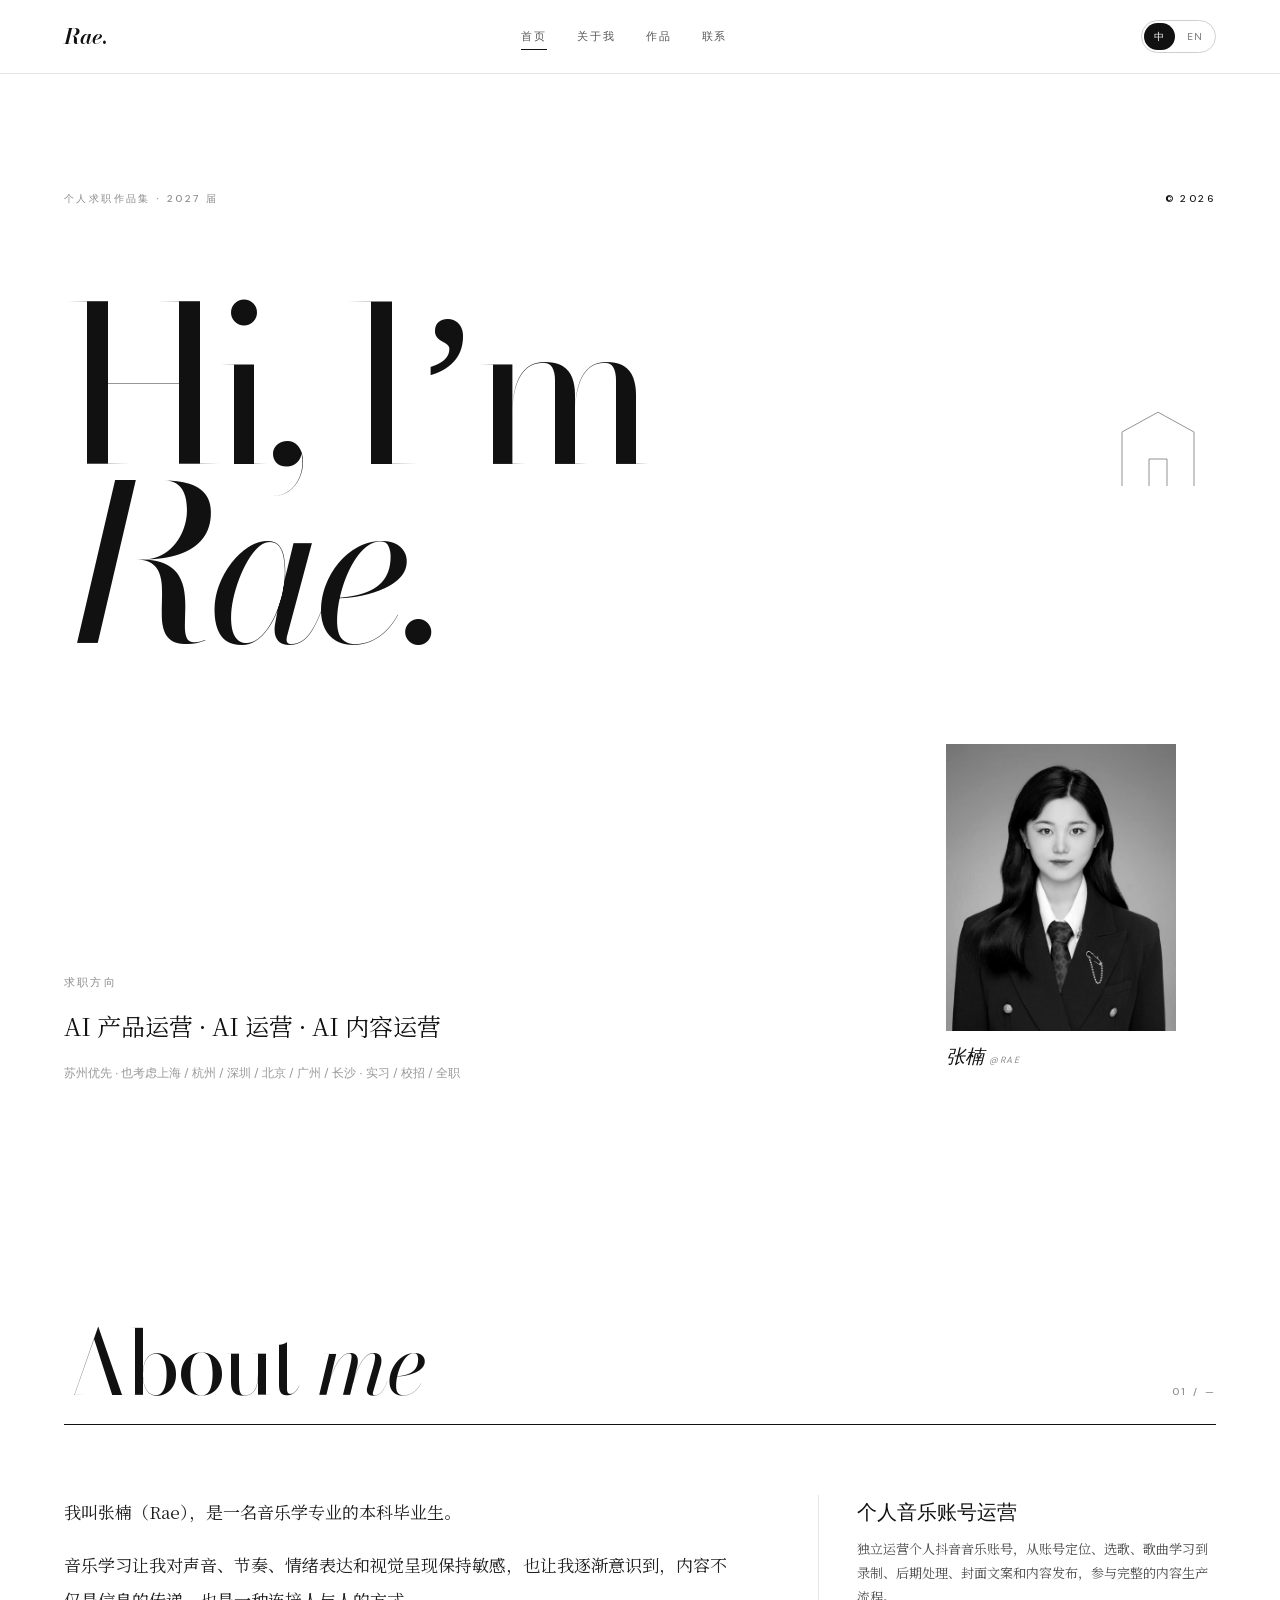
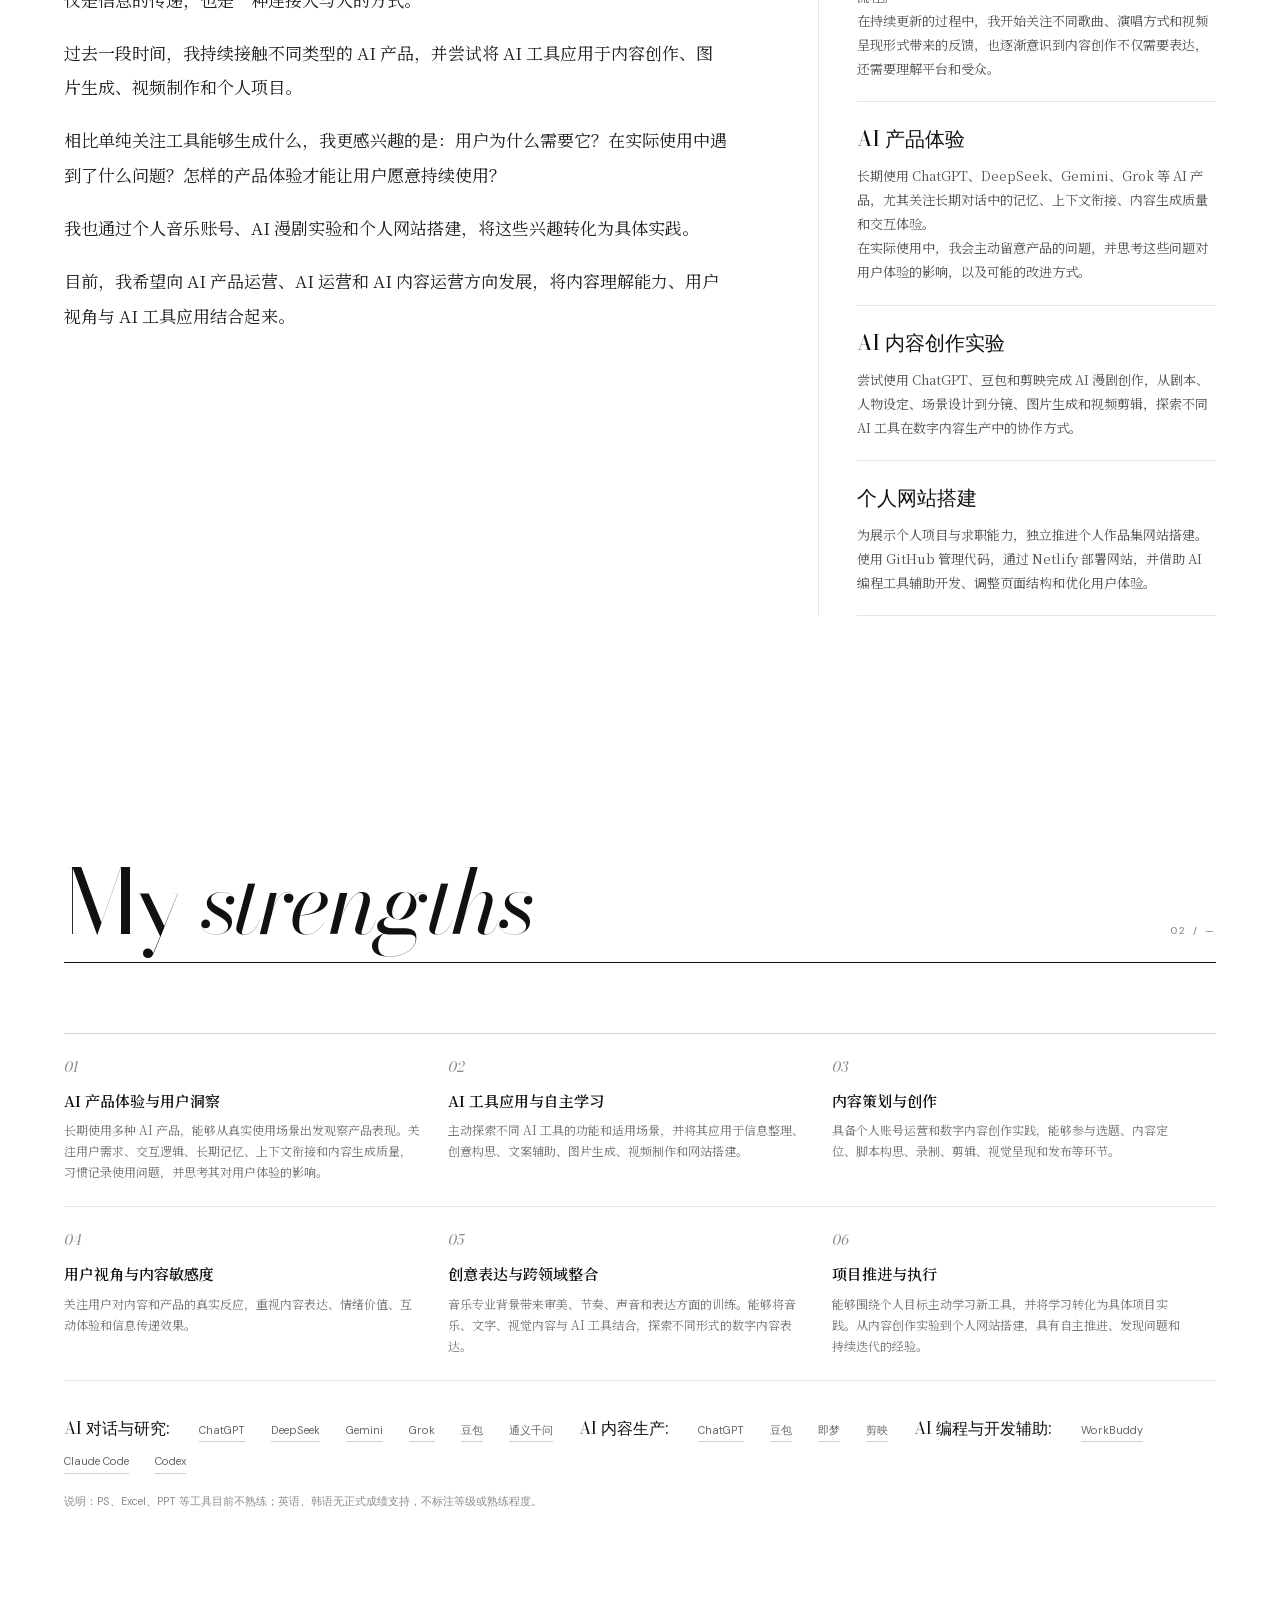
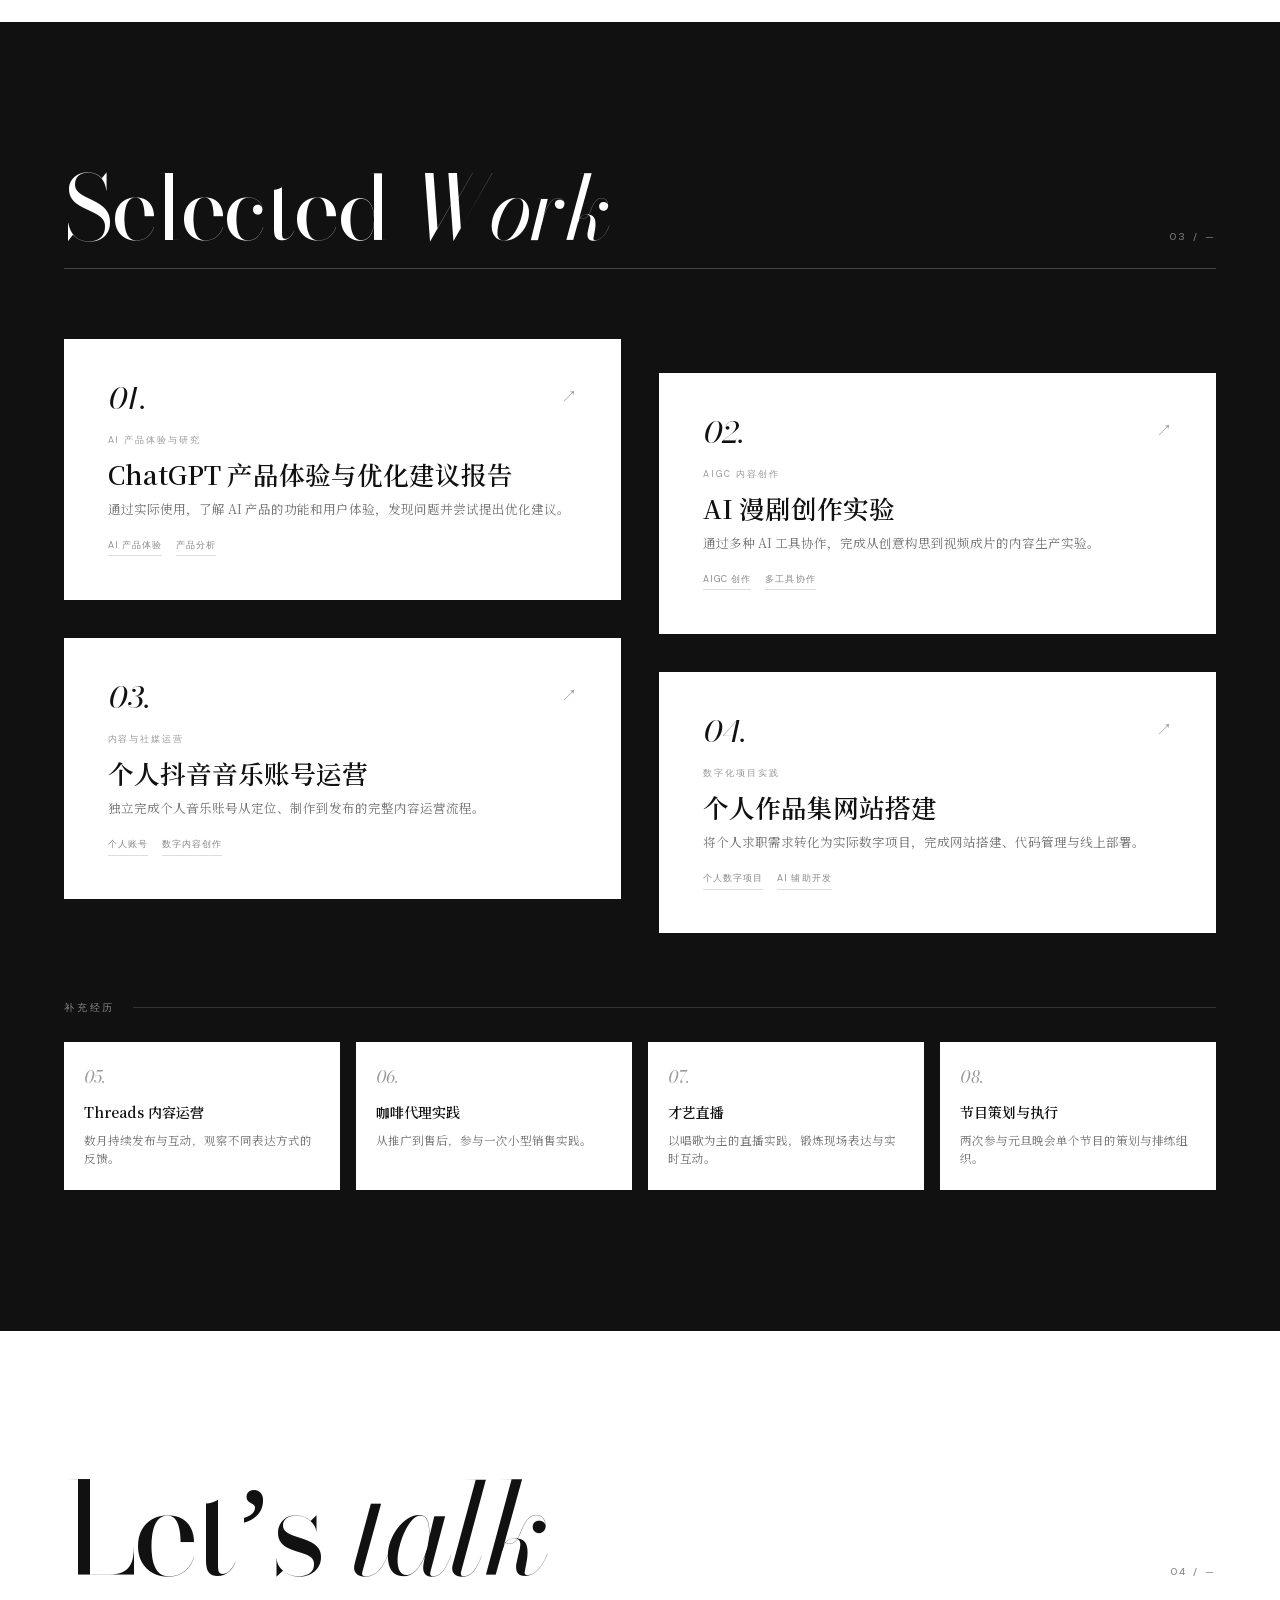
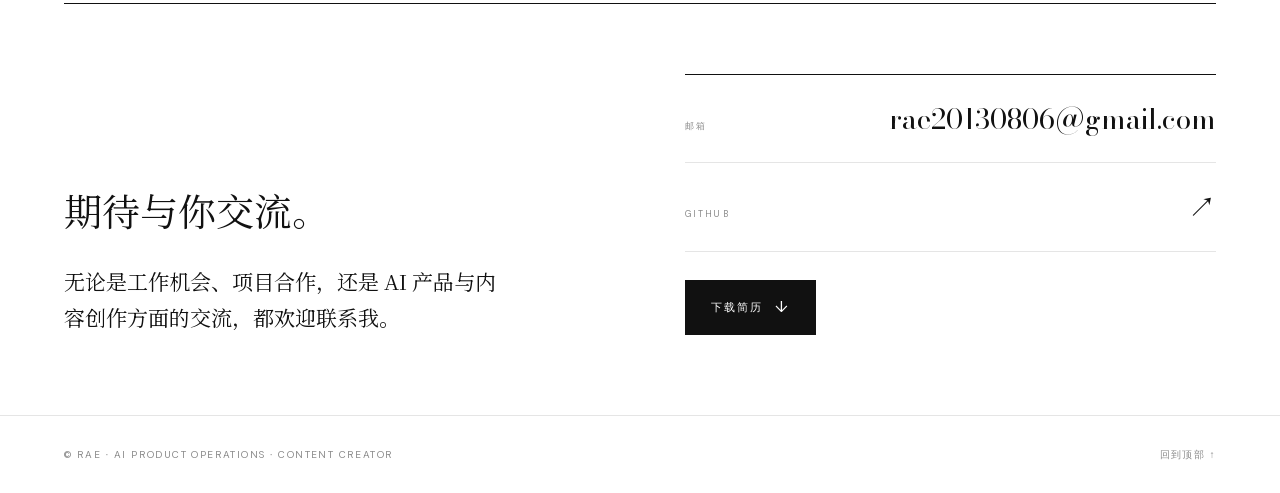
==== commit b4cec4e0: "Add files via upload" ====
--- a/index.html
+++ b/index.html
@@ -3,184 +3,156 @@
 <head>
 <meta charset="UTF-8" />
 <meta name="viewport" content="width=device-width, initial-scale=1.0, viewport-fit=cover" />
-<meta name="theme-color" content="#3a2d26" />
-<meta name="description" content="Rae 张楠 — AI 产品运营 / 内容创作个人求职作品集" />
-<link rel="icon" href="data:image/svg+xml,%3Csvg xmlns='http://www.w3.org/2000/svg' viewBox='0 0 64 64'%3E%3Crect width='64' height='64' fill='%233a2d26'/%3E%3Ctext x='32' y='45' font-family='Georgia' font-size='40' fill='%23e8c98f' text-anchor='middle' font-style='italic'%3ER%3C/text%3E%3C/svg%3E">
-<title>Rae 张楠 — AI Product Operations｜个人求职作品集</title>
+<meta name="theme-color" content="#ffffff" />
+<meta name="description" content="Rae 张楠 — AI 产品运营 / 内容创作 个人求职作品集" />
+<title>Rae — Portfolio</title>
+<link rel="icon" href="data:image/svg+xml,%3Csvg xmlns='http://www.w3.org/2000/svg' viewBox='0 0 64 64'%3E%3Crect width='64' height='64' fill='%23111'/%3E%3Ctext x='32' y='46' font-family='Georgia' font-size='42' fill='%23fff' text-anchor='middle' font-style='italic'%3ER%3C/text%3E%3C/svg%3E">
 <style>
-/* ============ Fonts (self-hosted subsets) ============ */
-@font-face{font-family:'Playfair';src:url('fonts/playfair.woff2') format('woff2');font-weight:400 700;font-style:normal;font-display:swap}
-@font-face{font-family:'Playfair';src:url('fonts/playfair-italic.woff2') format('woff2');font-weight:400 700;font-style:italic;font-display:swap}
-@font-face{font-family:'Caveat';src:url('fonts/caveat.woff2') format('woff2');font-weight:400 700;font-display:swap}
-@font-face{font-family:'DM Sans';src:url('fonts/dmsans.woff2') format('woff2');font-weight:400 700;font-display:swap}
-@font-face{font-family:'MaShan';src:url('fonts/mashan.woff2') format('woff2');font-display:swap}
-@font-face{font-family:'ZCOOL';src:url('fonts/zcool.woff2') format('woff2');font-display:swap}
+@font-face{font-family:'Bodoni';src:url('[data-uri]') format('woff2');font-weight:400 700;font-style:normal;font-display:swap}
+@font-face{font-family:'Bodoni';src:url('[data-uri]') format('woff2');font-weight:400 700;font-style:italic;font-display:swap}
+@font-face{font-family:'Cormorant';src:url('[data-uri]') format('woff2');font-weight:400 700;font-display:swap}
+@font-face{font-family:'Cormorant';src:url('[data-uri]') format('woff2');font-weight:400 700;font-style:italic;font-display:swap}
+@font-face{font-family:'DM Sans';src:url('[data-uri]') format('woff2');font-weight:400 700;font-display:swap}
+@font-face{font-family:'Noto Serif SC';src:url('[data-uri]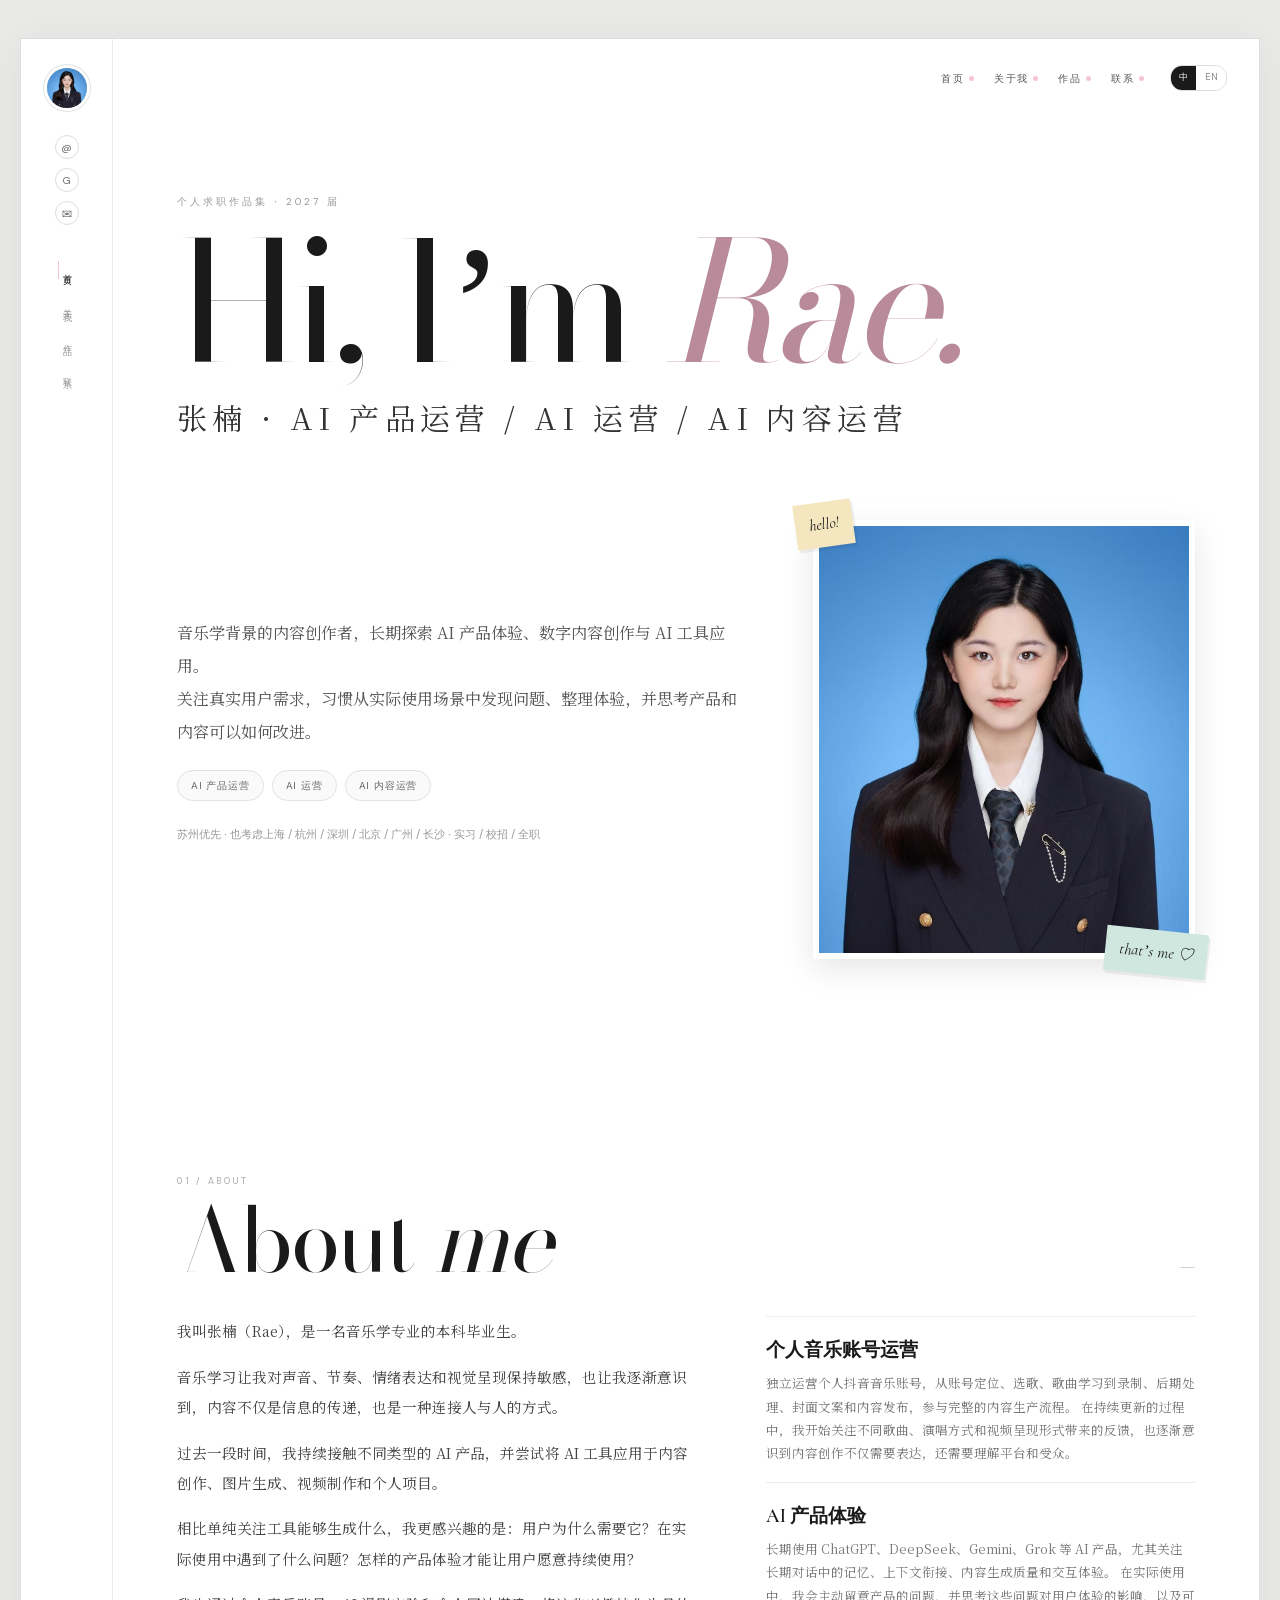
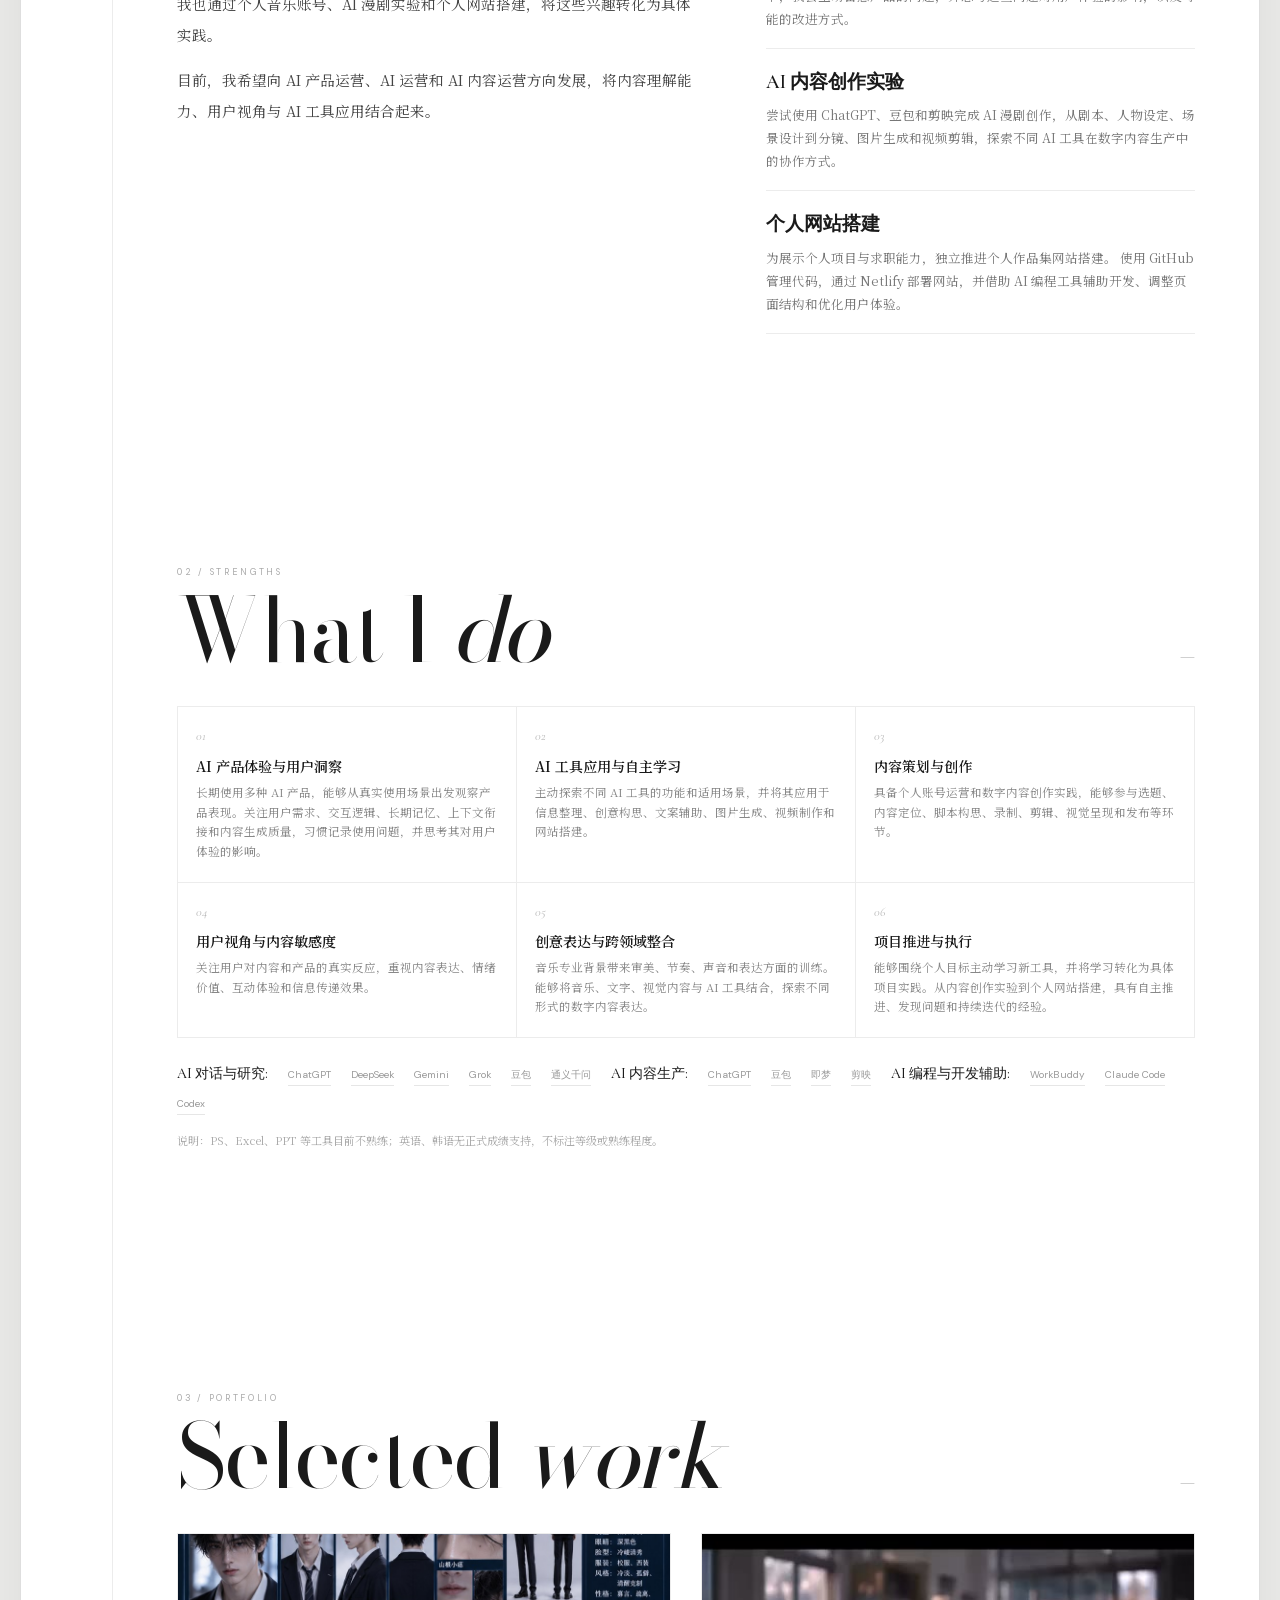
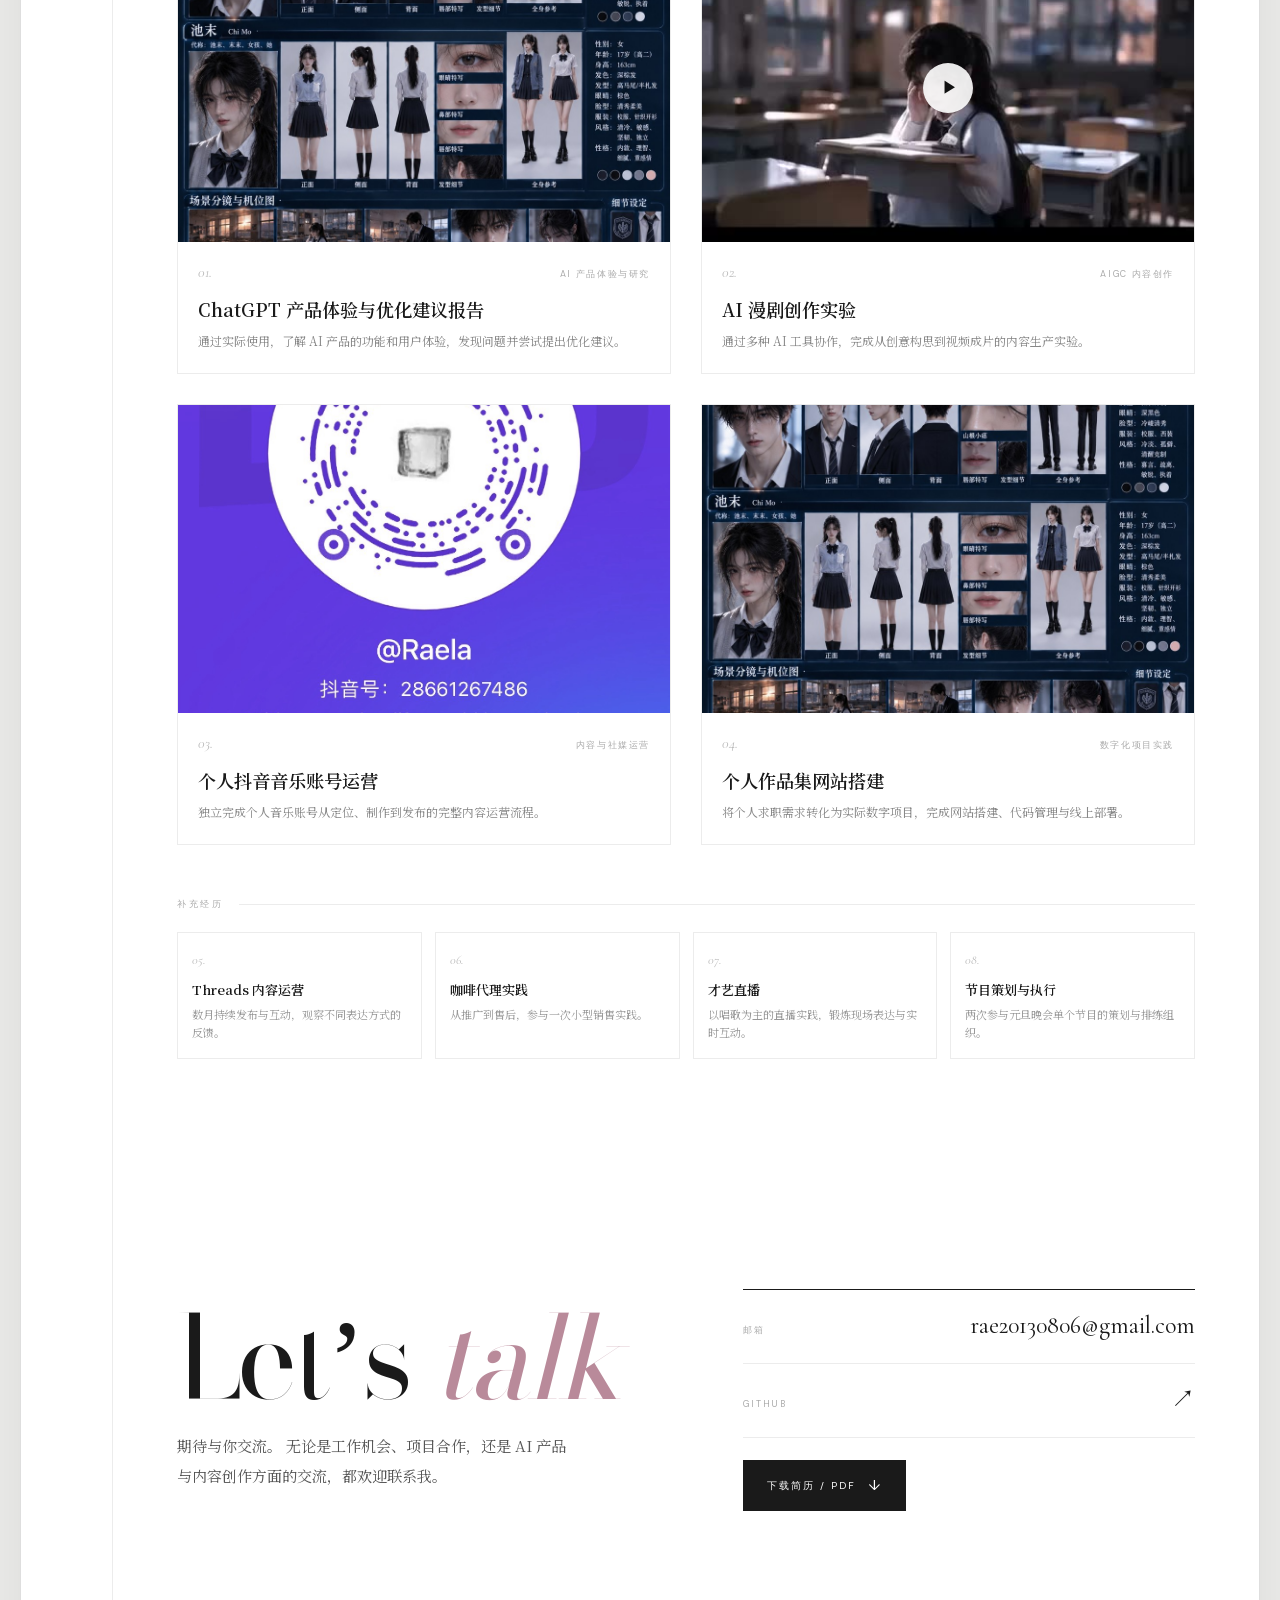
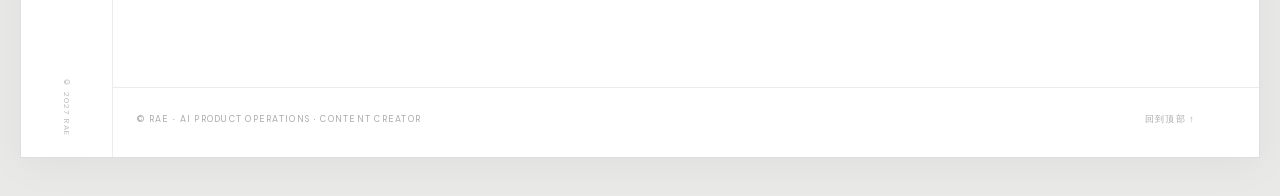
==== commit 9d689bcc: "Add files via upload" ====
--- a/index.html
+++ b/index.html
@@ -3,172 +3,159 @@
 <head>
 <meta charset="UTF-8" />
 <meta name="viewport" content="width=device-width, initial-scale=1.0, viewport-fit=cover" />
-<meta name="theme-color" content="#ffffff" />
-<meta name="description" content="Rae 张楠 — AI 产品运营 / 内容创作 个人求职作品集" />
 <title>Rae — Portfolio</title>
-<link rel="icon" href="data:image/svg+xml,%3Csvg xmlns='http://www.w3.org/2000/svg' viewBox='0 0 64 64'%3E%3Crect width='64' height='64' fill='%23111'/%3E%3Ctext x='32' y='46' font-family='Georgia' font-size='42' fill='%23fff' text-anchor='middle' font-style='italic'%3ER%3C/text%3E%3C/svg%3E">
+<link rel="icon" href="data:image/svg+xml,%3Csvg xmlns='http://www.w3.org/2000/svg' viewBox='0 0 32 32'%3E%3Crect width='32' height='32' fill='%23fff'/%3E%3Ccircle cx='16' cy='13' r='7' fill='%23f7c9d6'/%3E%3C/svg%3E">
 <style>
-@font-face{font-family:'Bodoni';src:url('[data-uri]') format('woff2');font-weight:400 700;font-style:normal;font-display:swap}
-@font-face{font-family:'Bodoni';src:url('[data-uri]') format('woff2');font-weight:400 700;font-style:italic;font-display:swap}
 @font-face{font-family:'Cormorant';src:url('[data-uri]') format('woff2');font-weight:400 700;font-display:swap}
 @font-face{font-family:'Cormorant';src:url('[data-uri]') format('woff2');font-weight:400 700;font-style:italic;font-display:swap}
+@font-face{font-family:'Bodoni';src:url('[data-uri]') format('woff2');font-weight:400 700;font-display:swap}
 @font-face{font-family:'DM Sans';src:url('[data-uri]') format('woff2');font-weight:400 700;font-display:swap}
 @font-face{font-family:'Noto Serif SC';src:url('[data-uri]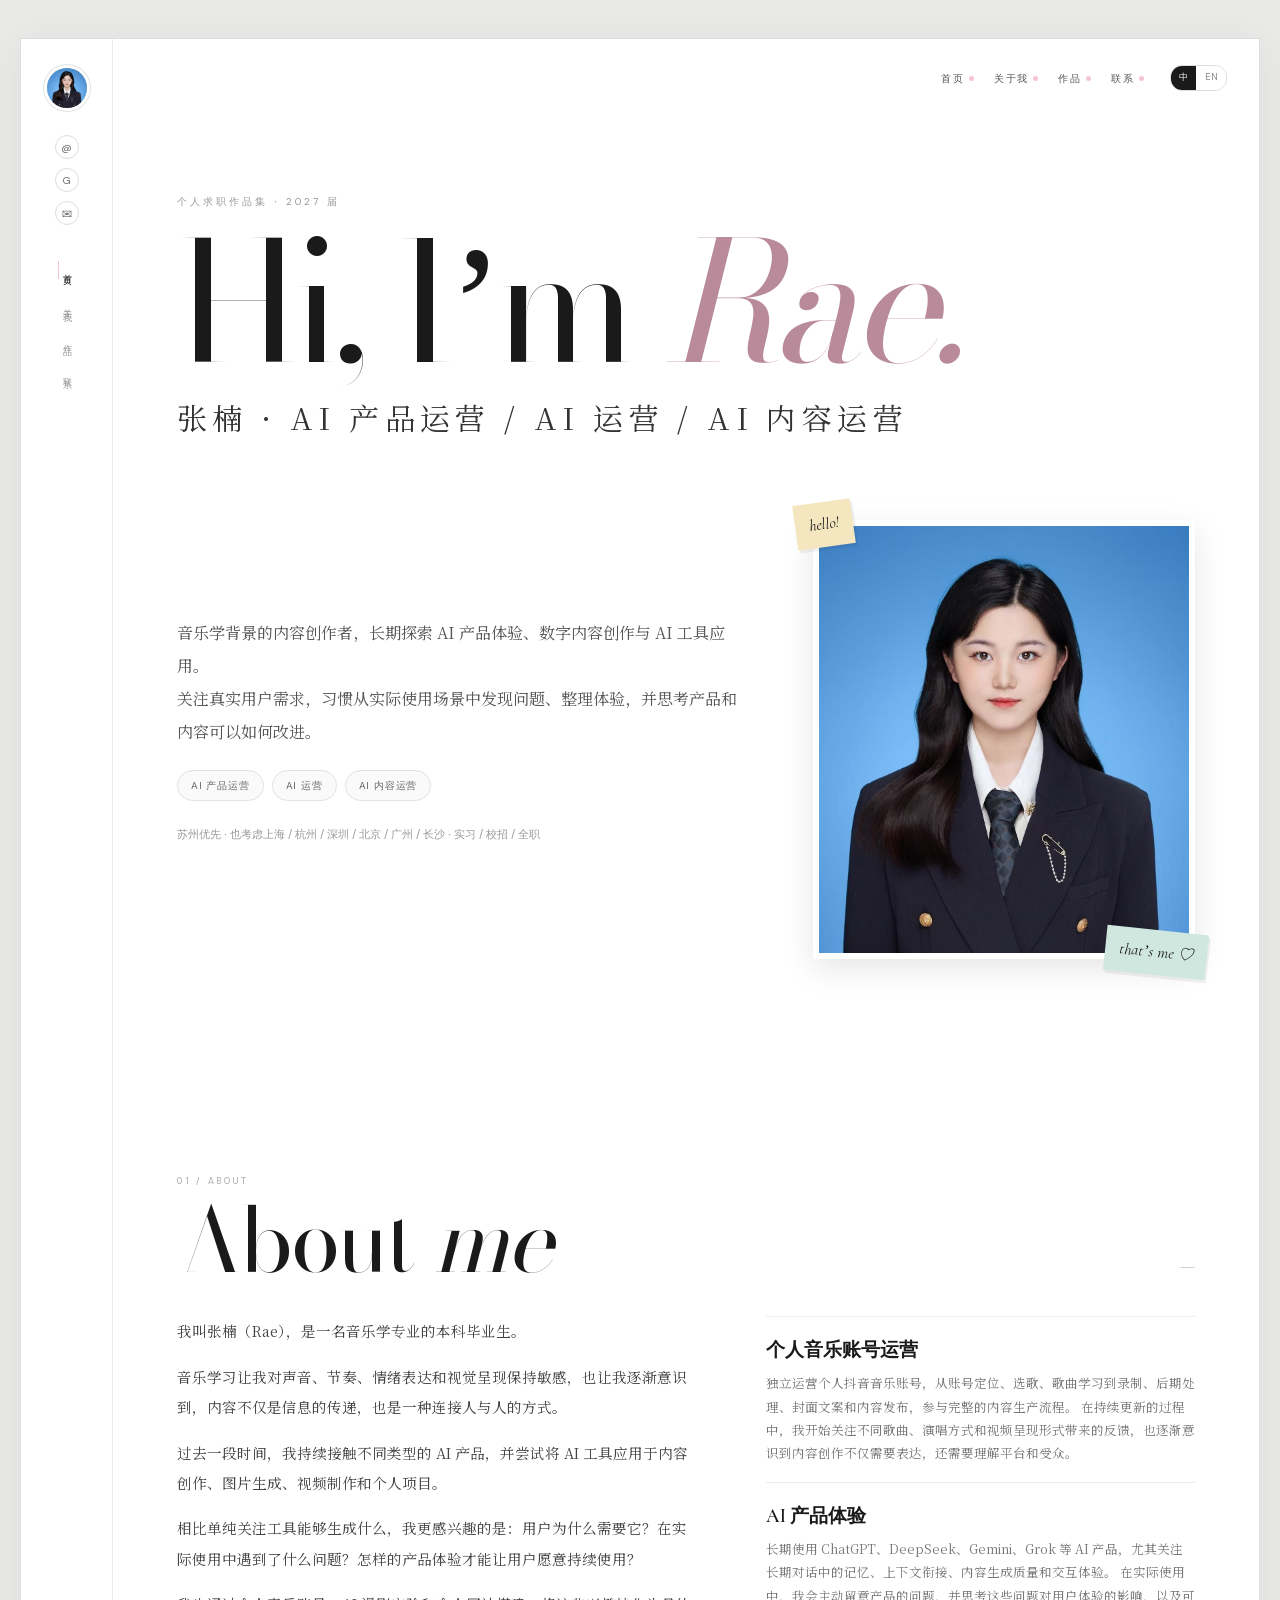
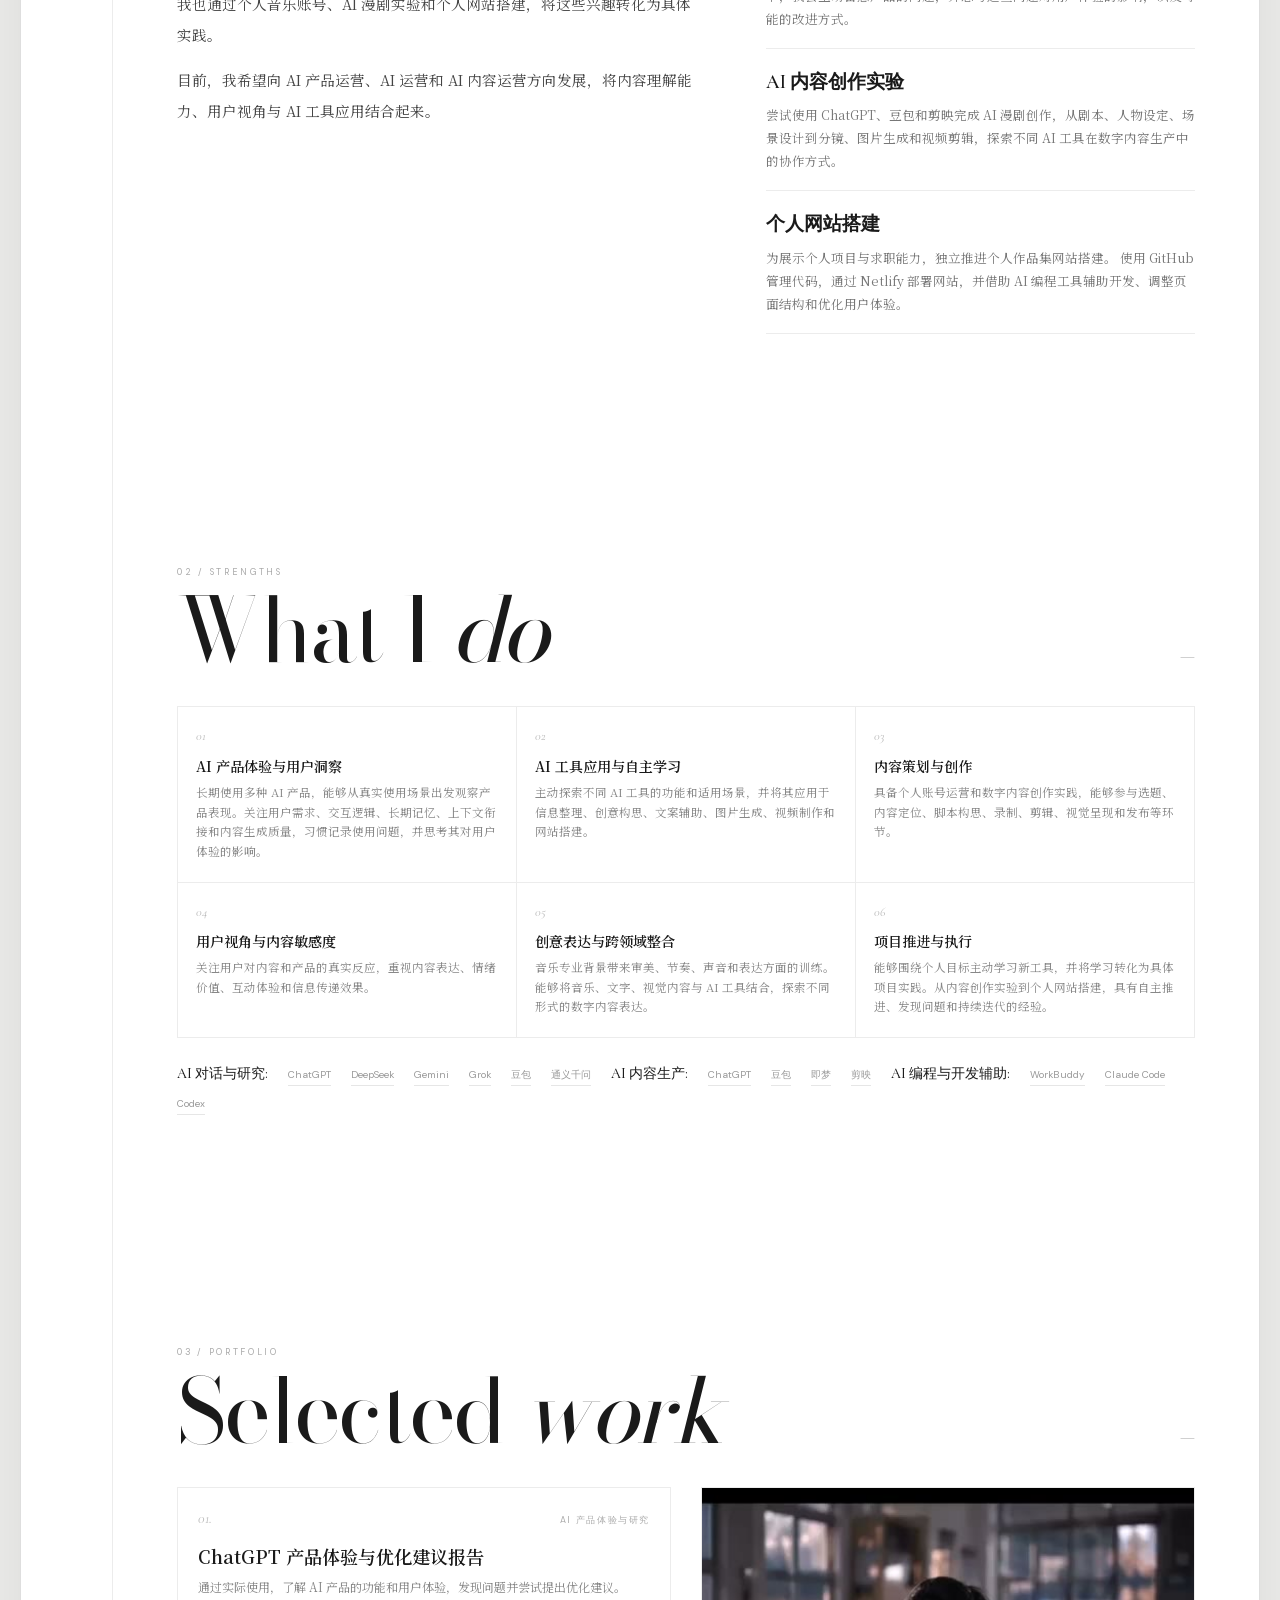
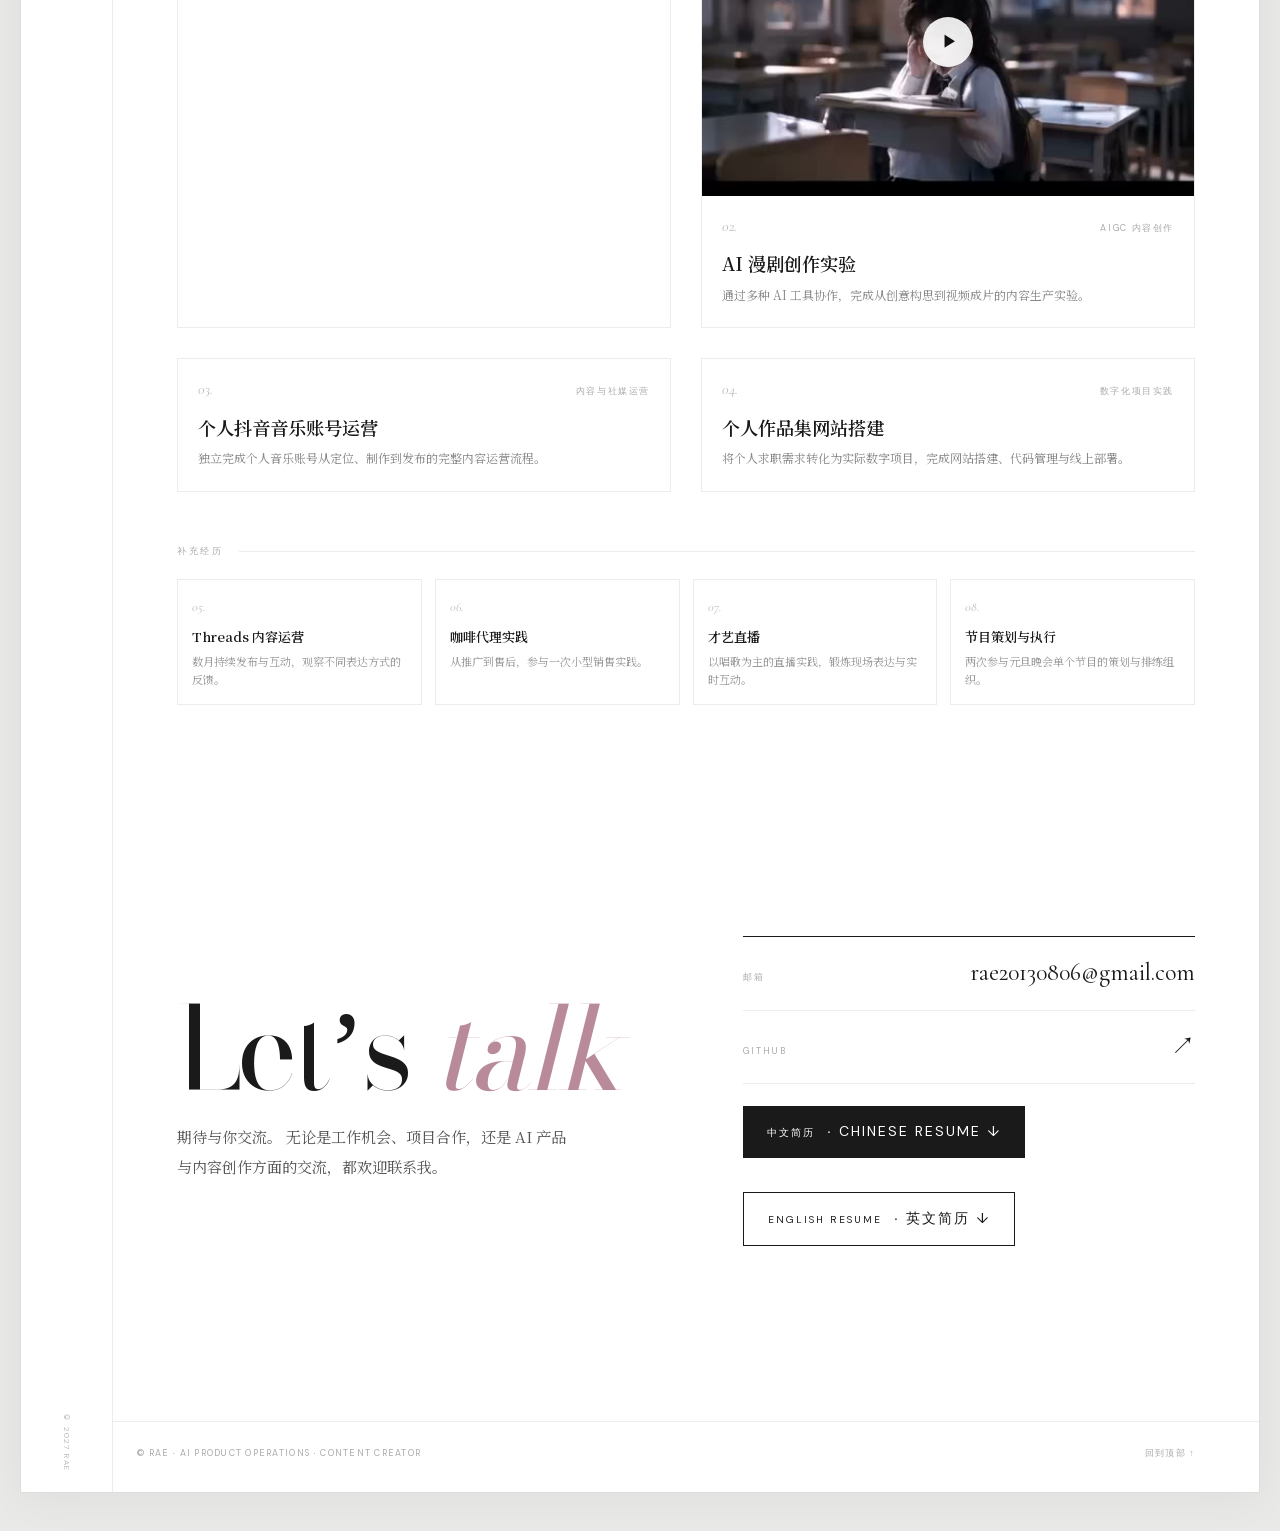
==== commit a676e468: "Add files via upload" ====
--- a/index.html
+++ b/index.html
@@ -129,6 +129,9 @@
 .dl{display:inline-flex;align-items:center;gap:12px;margin-top:22px;background:#1a1a1a;color:#fff;padding:14px 24px;font-size:10px;letter-spacing:.2em;text-transform:uppercase}
 .dl:hover{background:#b98a9a}
 .dl span{font-size:14px}
+.dl-alt{background:#fff;color:#1a1a1a;border:1px solid #1a1a1a}
+.dl-alt:hover{background:#f6eef1}
+.resume-row{display:flex;gap:12px;flex-wrap:wrap}
 footer{border-top:1px solid var(--line);margin-top:60px;padding:24px clamp(24px,5vw,72px) 30px clamp(116px,9vw,168px);display:flex;justify-content:space-between;gap:16px;flex-wrap:wrap;color:#aaa;font-size:9px;letter-spacing:.14em;text-transform:uppercase}
 
 @media(max-width:880px){
@@ -644,7 +647,7 @@
 
     footer: {
       tagline: 'AI Product Operations · Content Creator',
-      note: '本网站内容以本人确认的真实信息为准，缺失素材均以占位呈现。',
+      note: '网站内容以本人确认的真实信息为准，缺失素材暂以占位呈现。',
       backToTop: '回到顶部'
     }
   },
@@ -1124,7 +1127,7 @@
 
     footer: {
       tagline: 'AI Product Operations · Content Creator',
-      note: 'All content is based on information I have confirmed; missing material is shown as placeholders.',
+      note: 'All content is based on information I have confirmed; missing material is marked as placeholders.',
       backToTop: 'Back to top'
     }
   }
@@ -1132,7 +1135,9 @@
 </script>
 <script>window.RESUME_DATA='[data-uri]